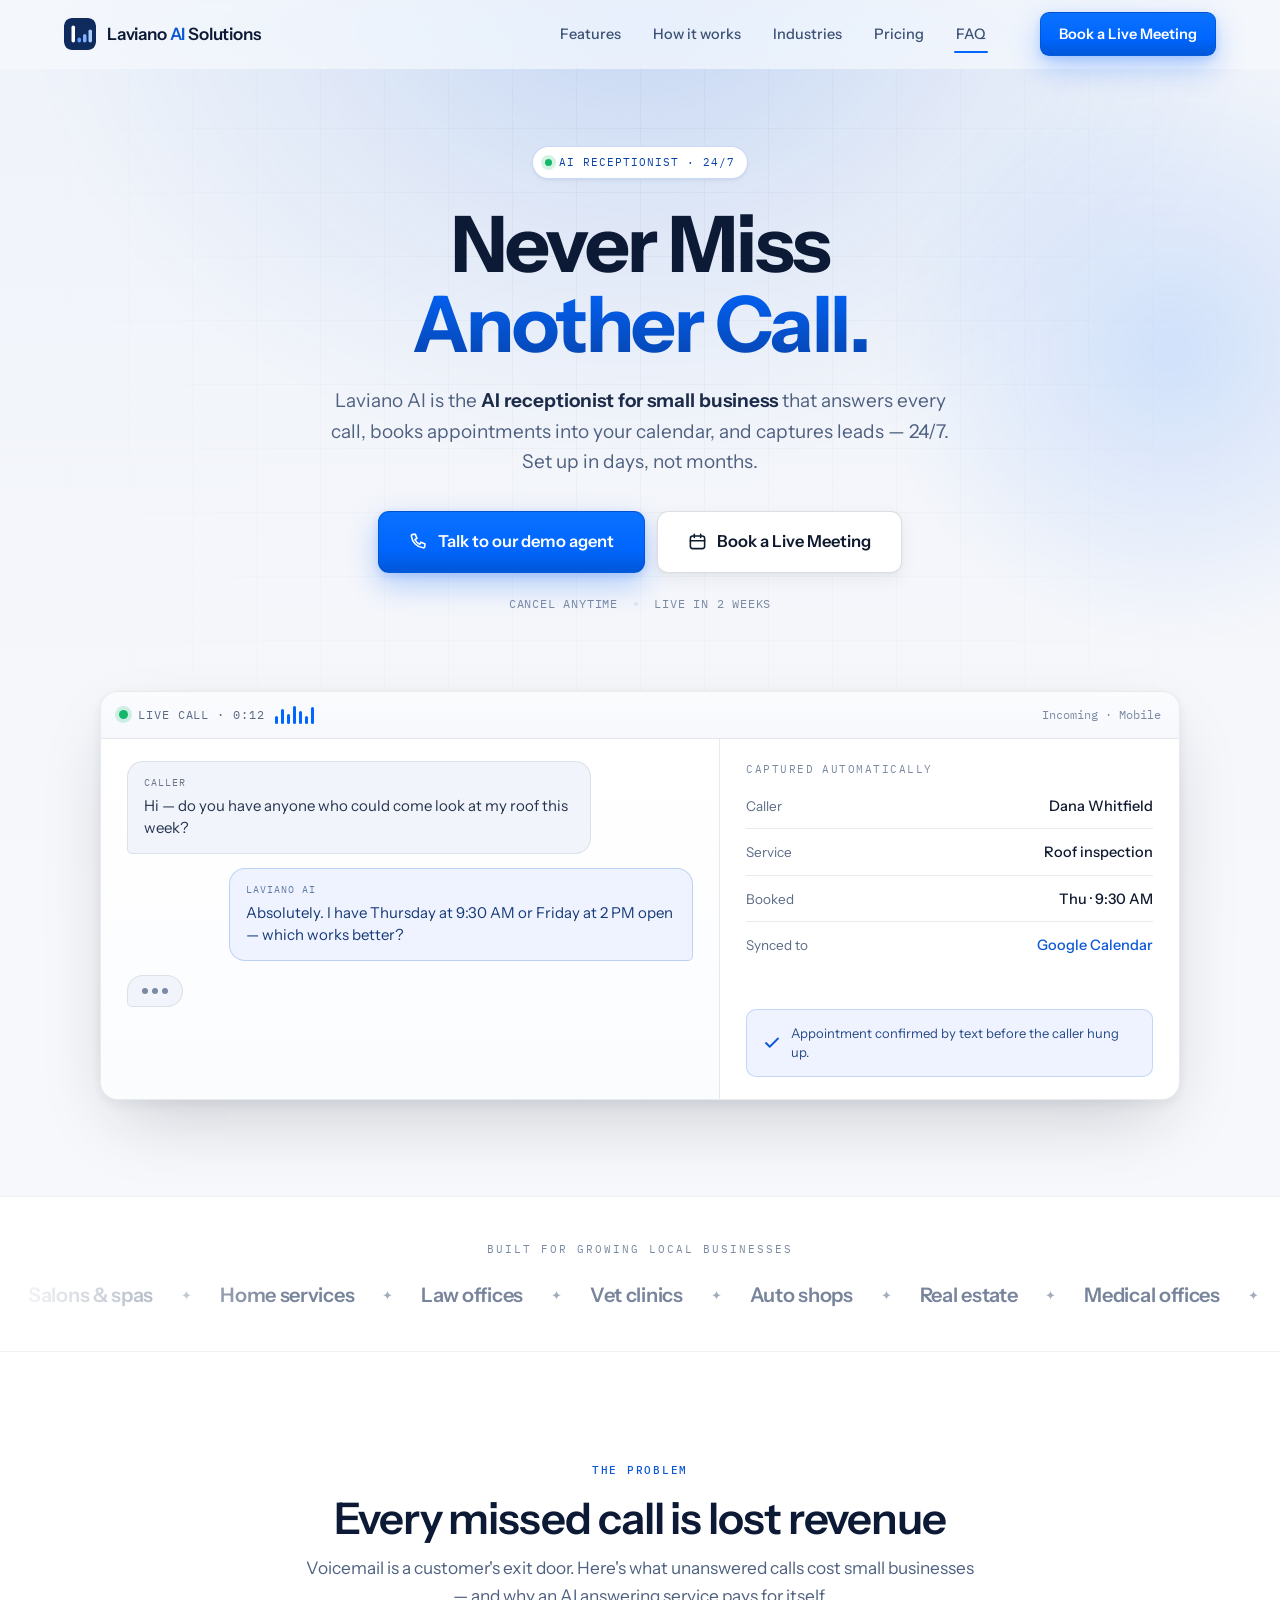
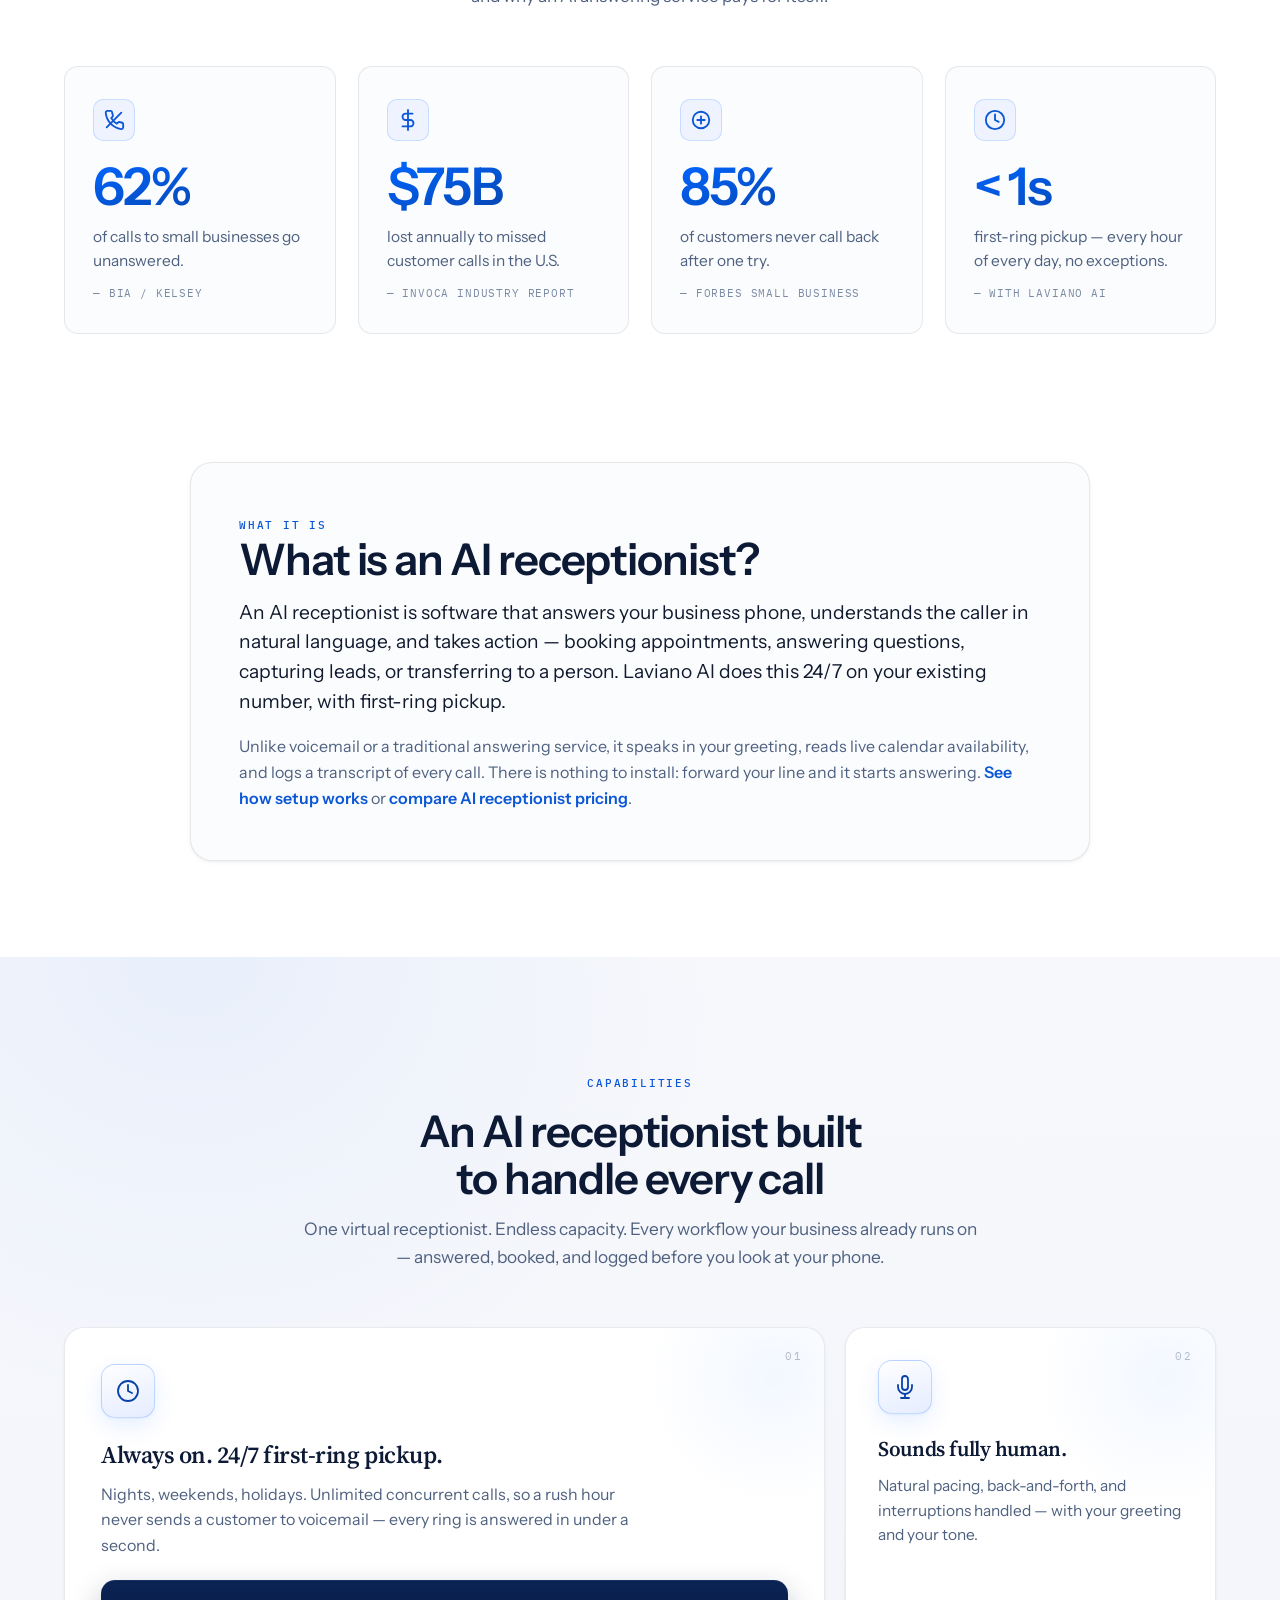
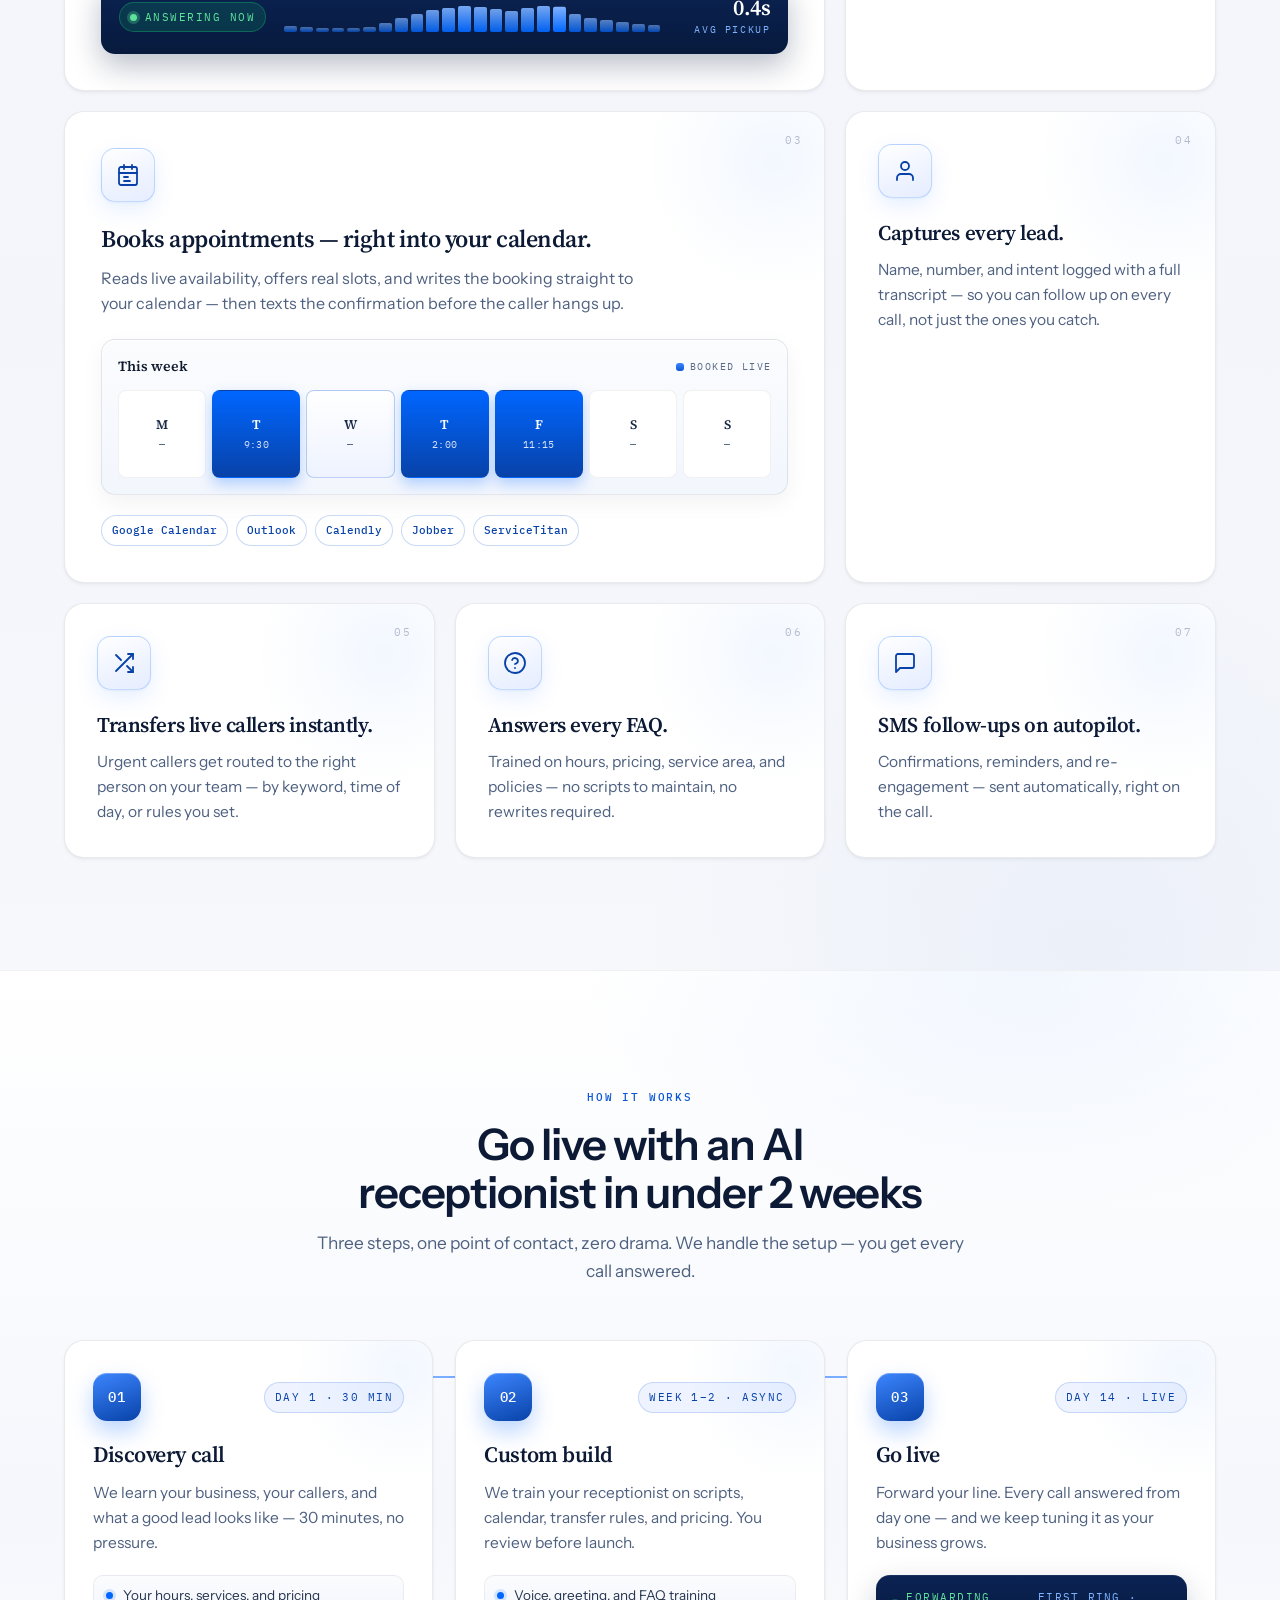
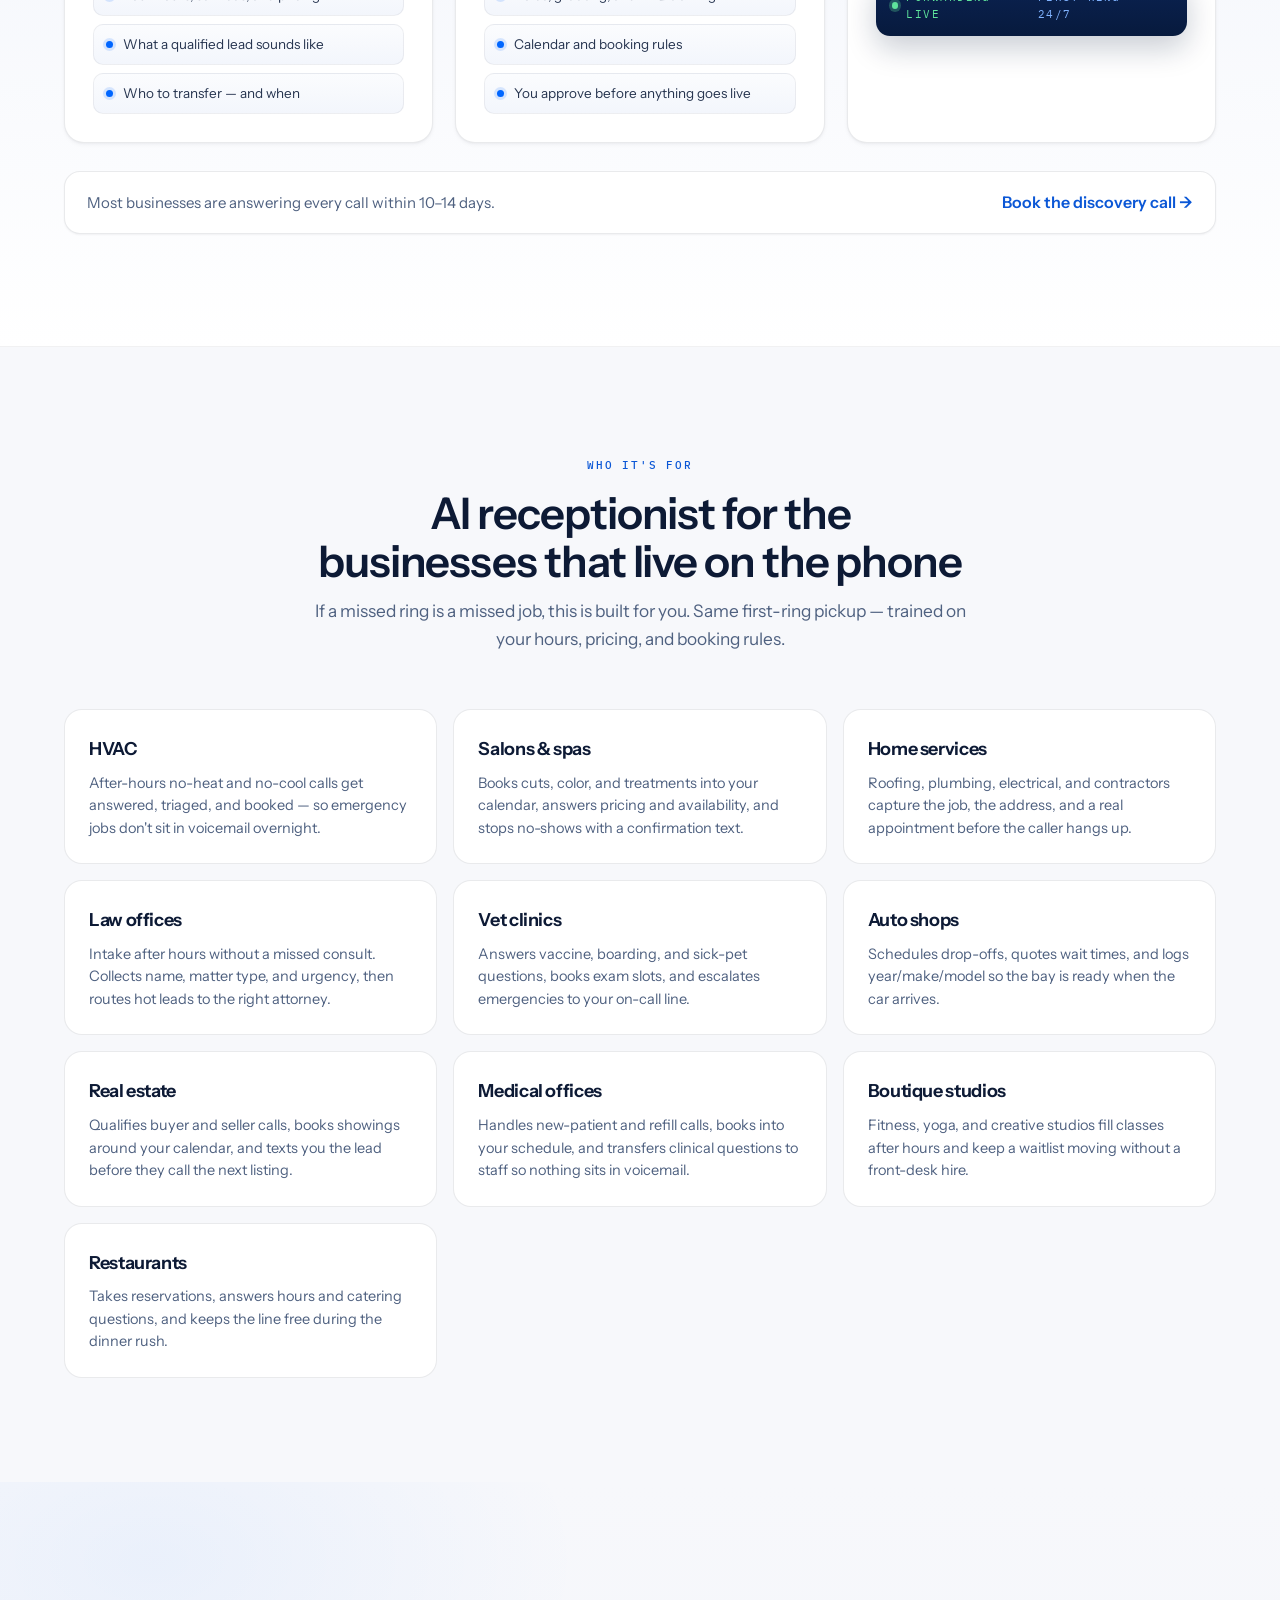
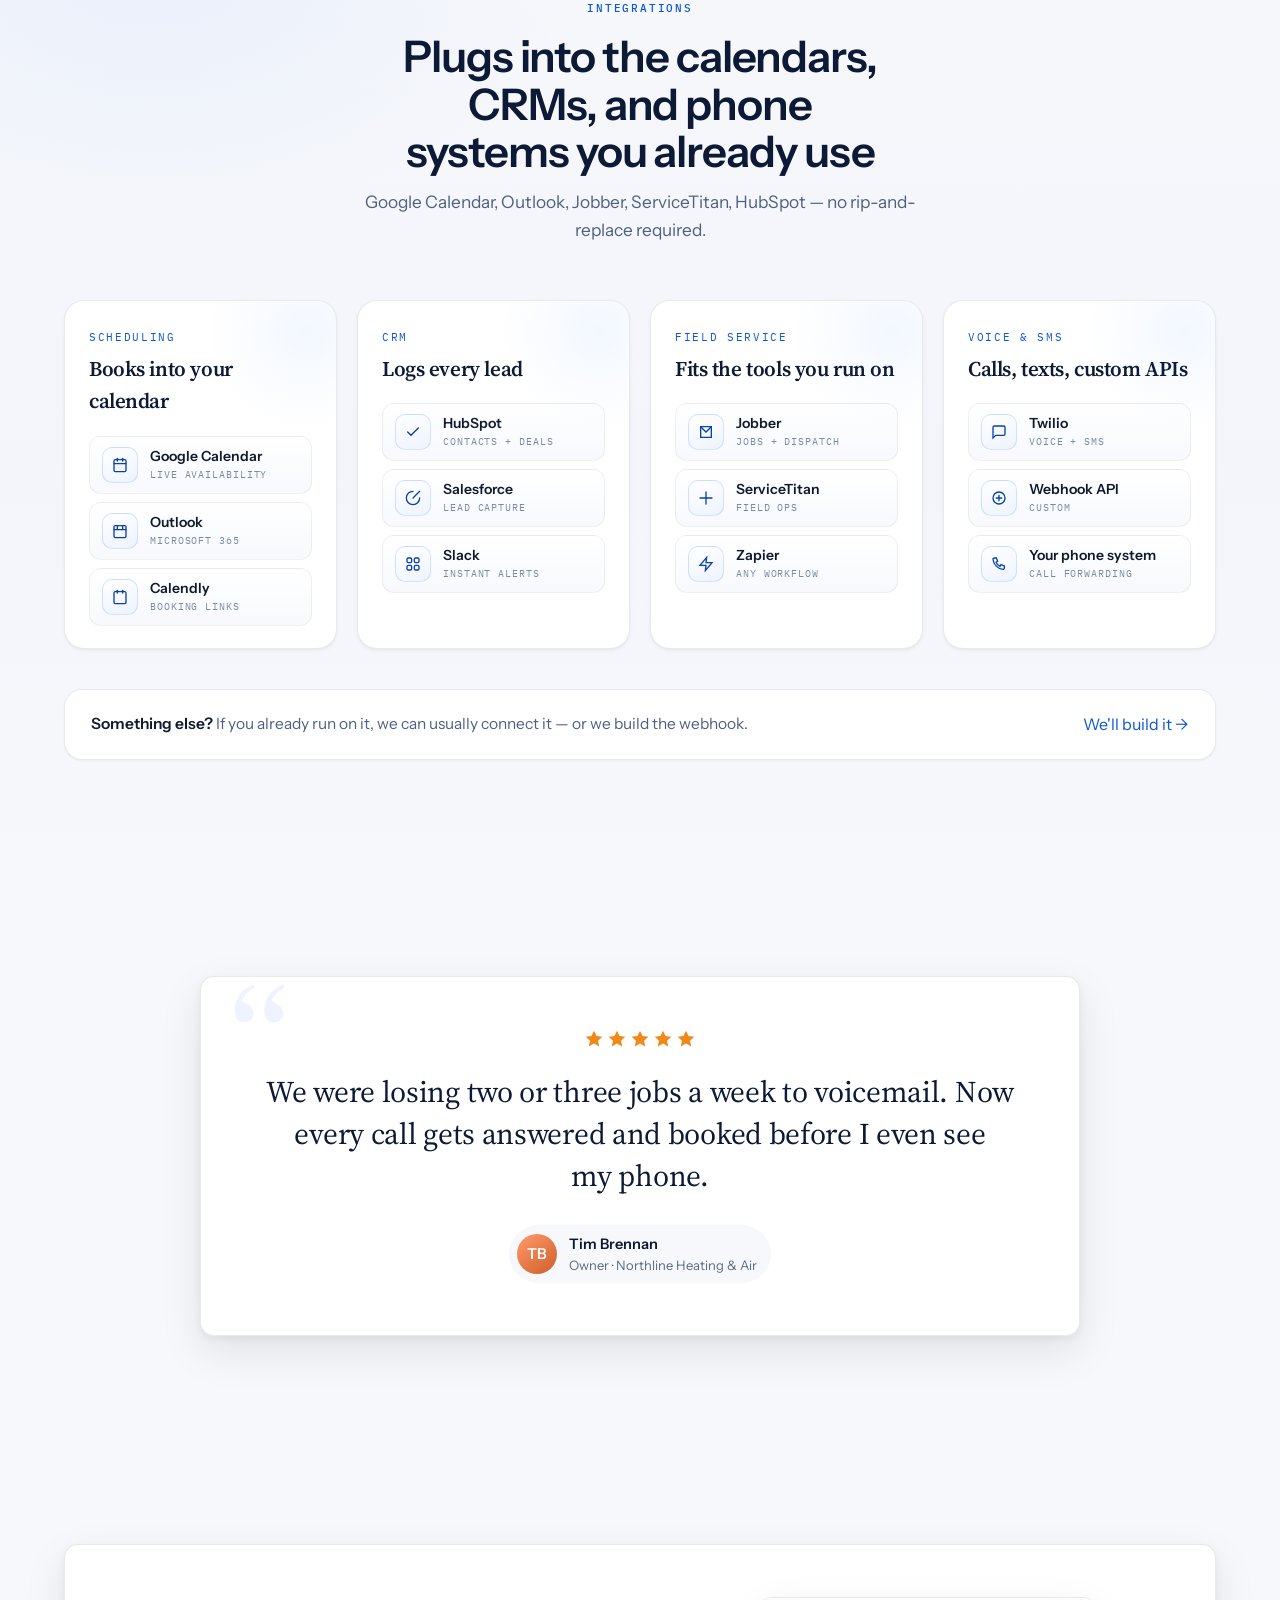
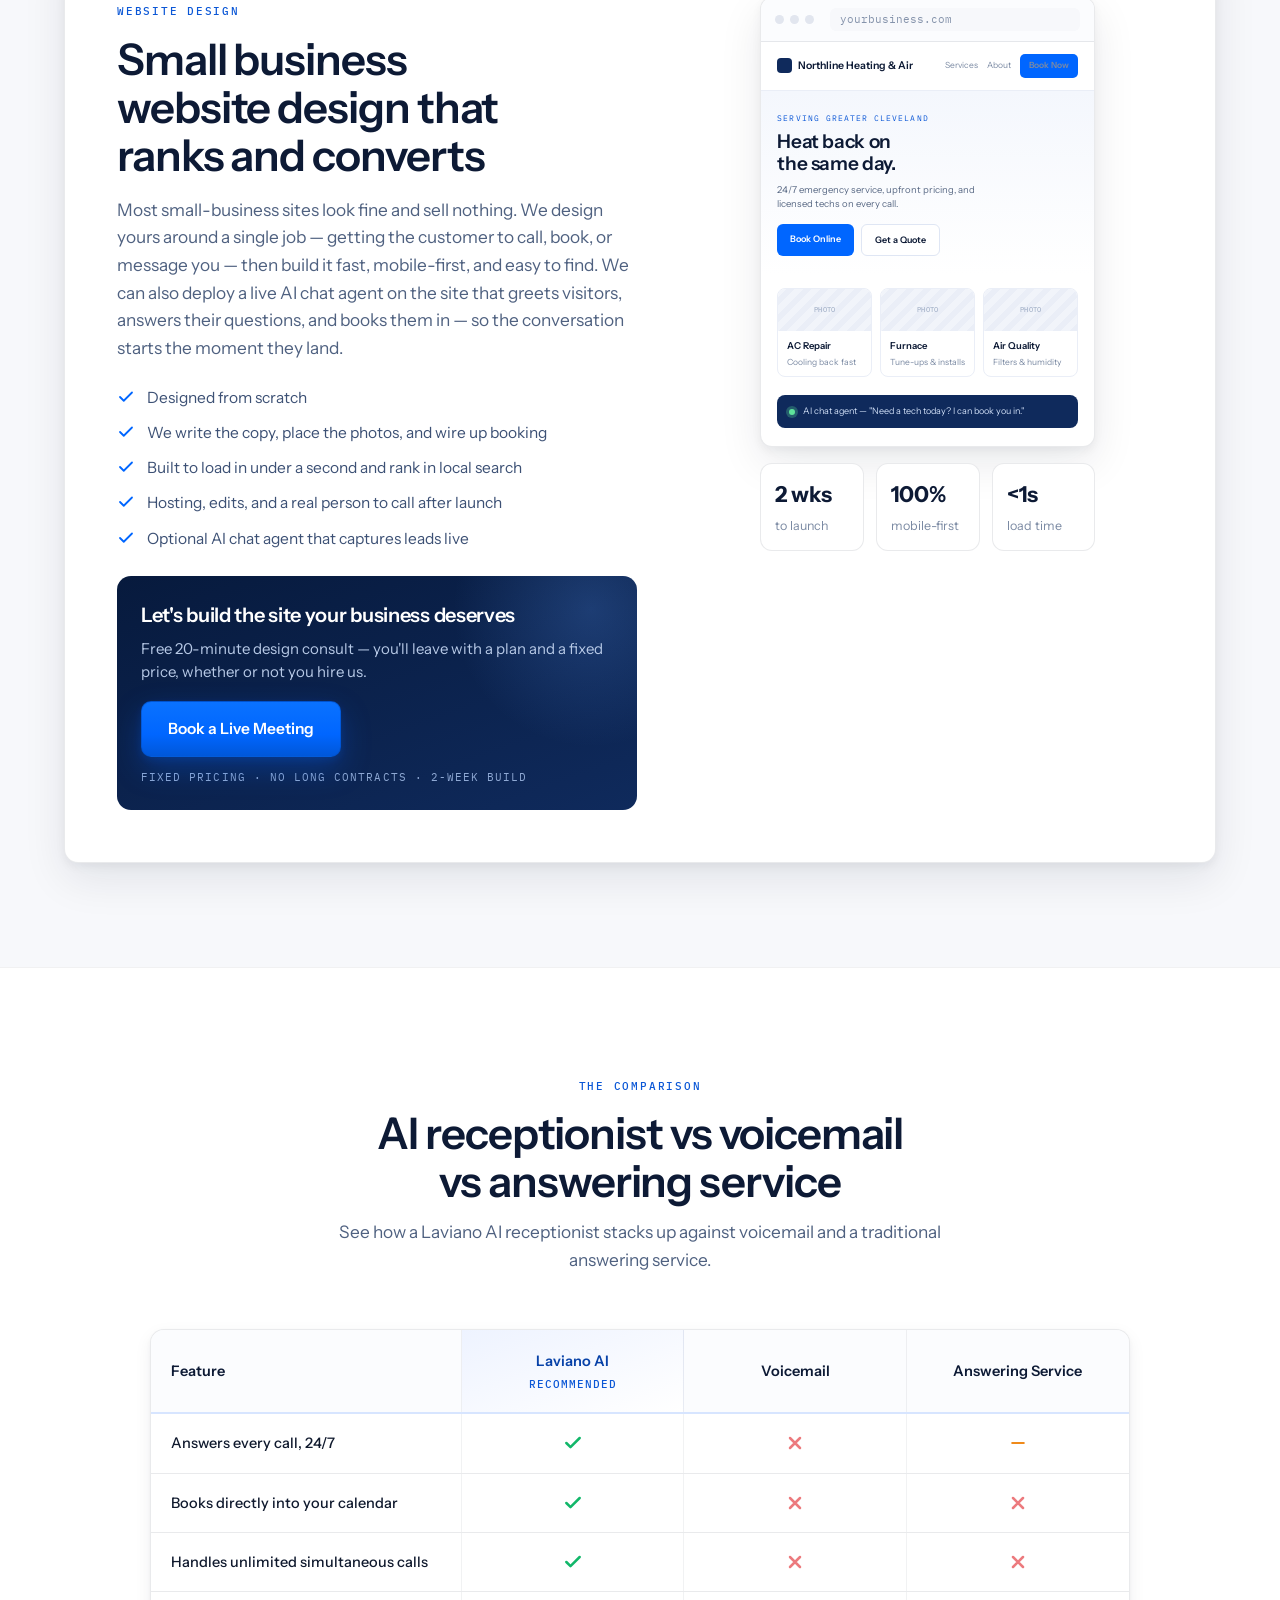
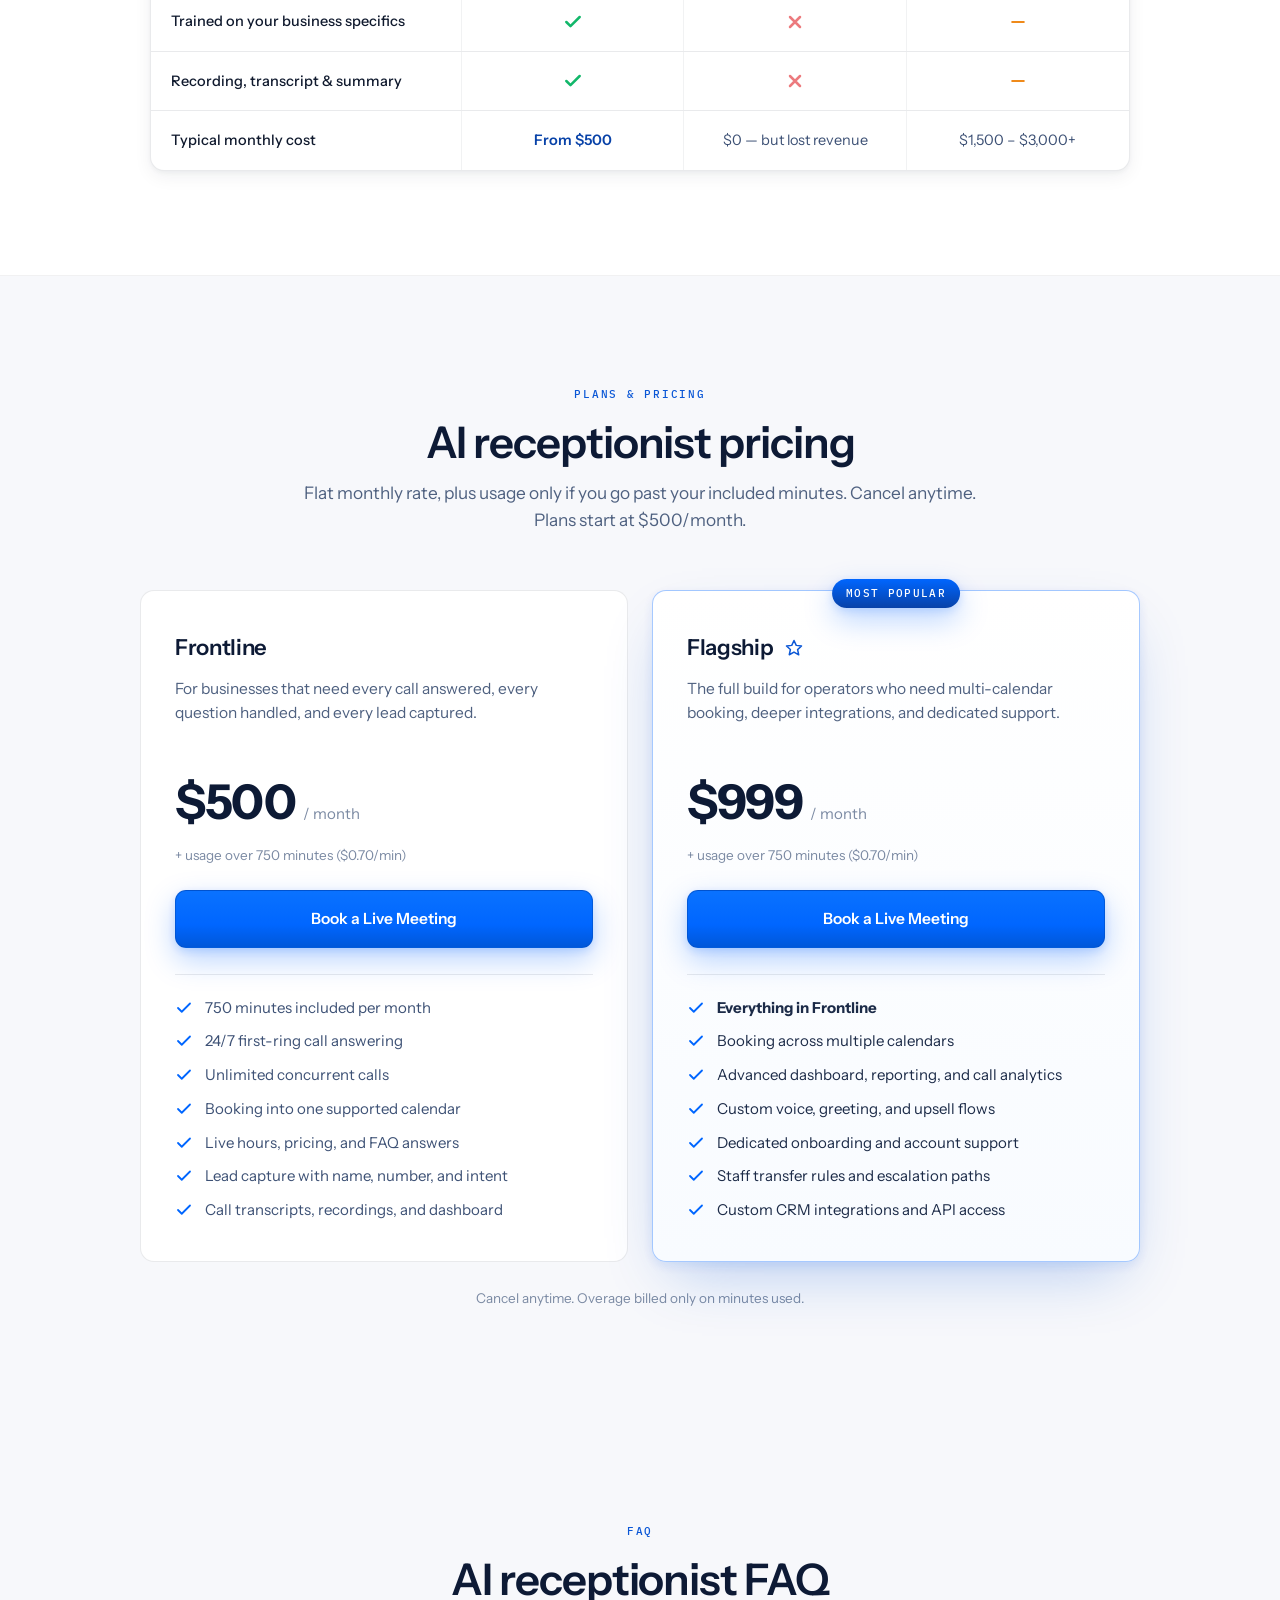
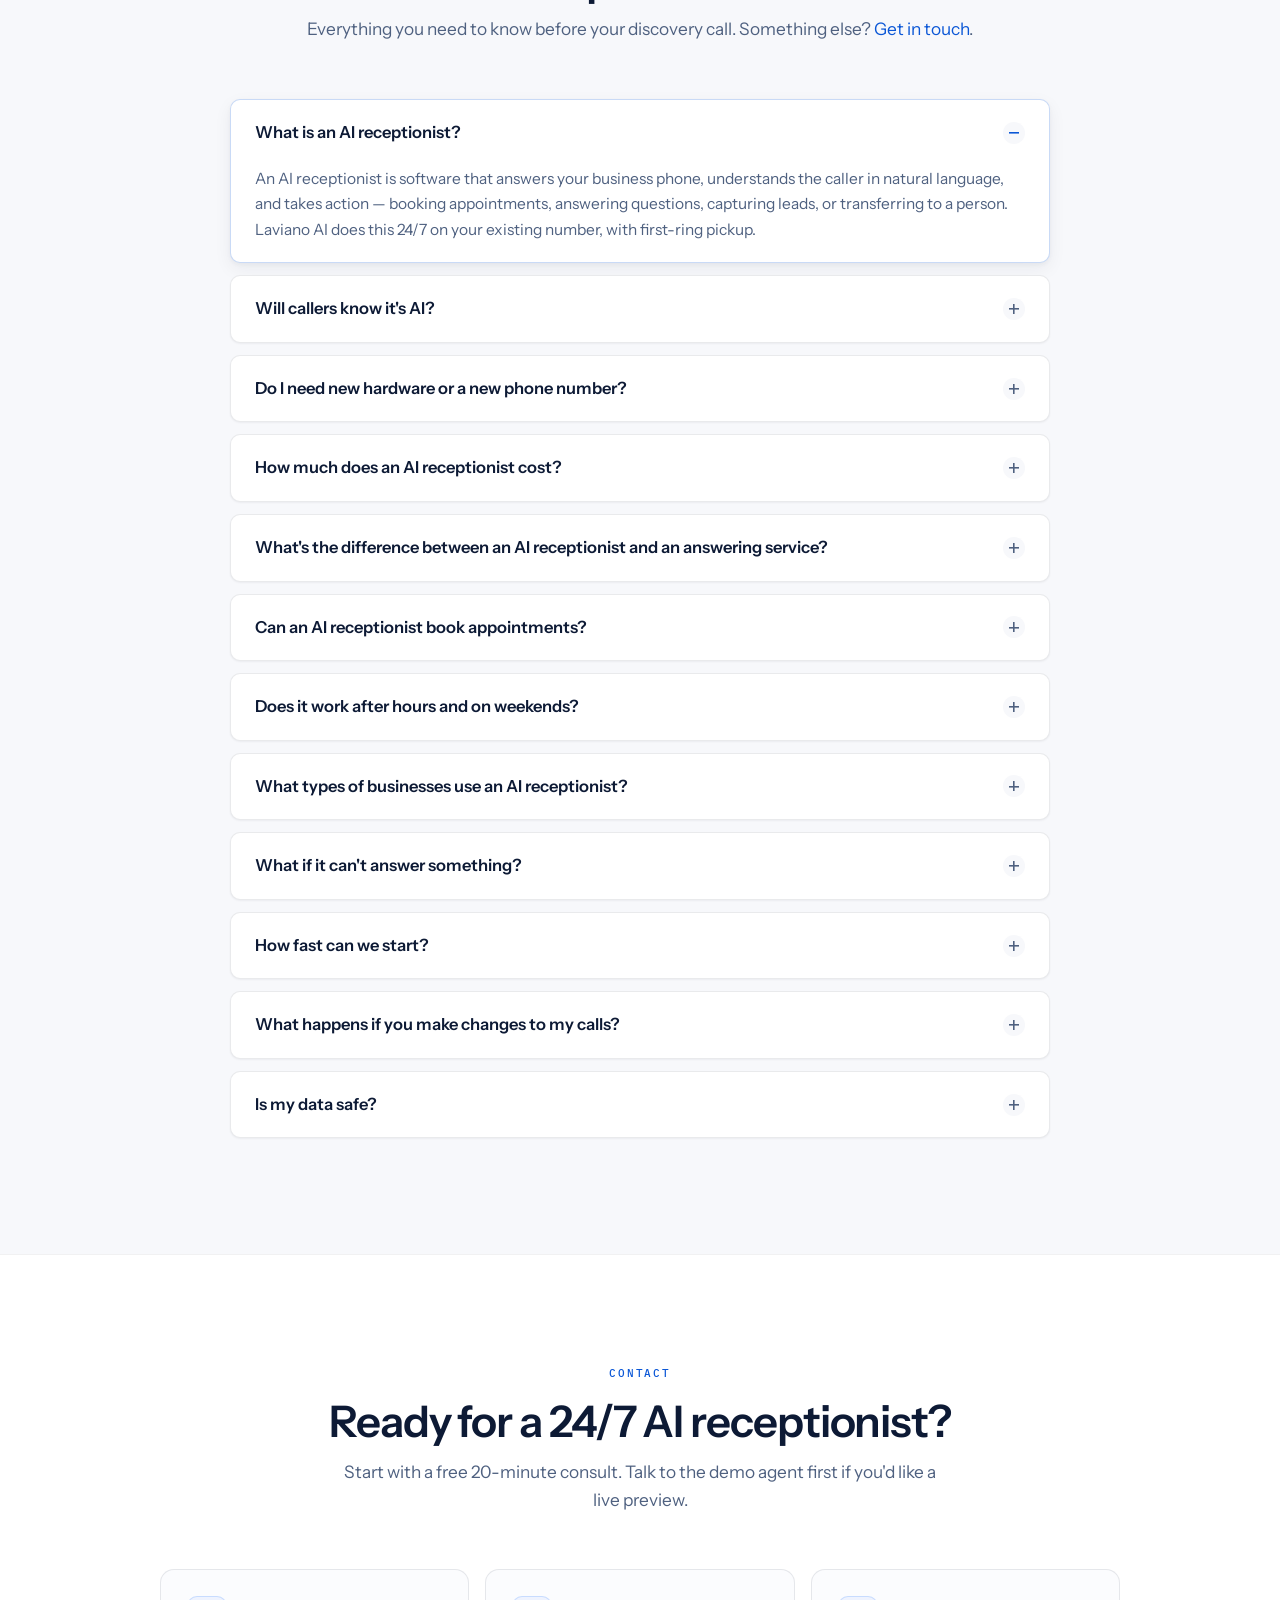
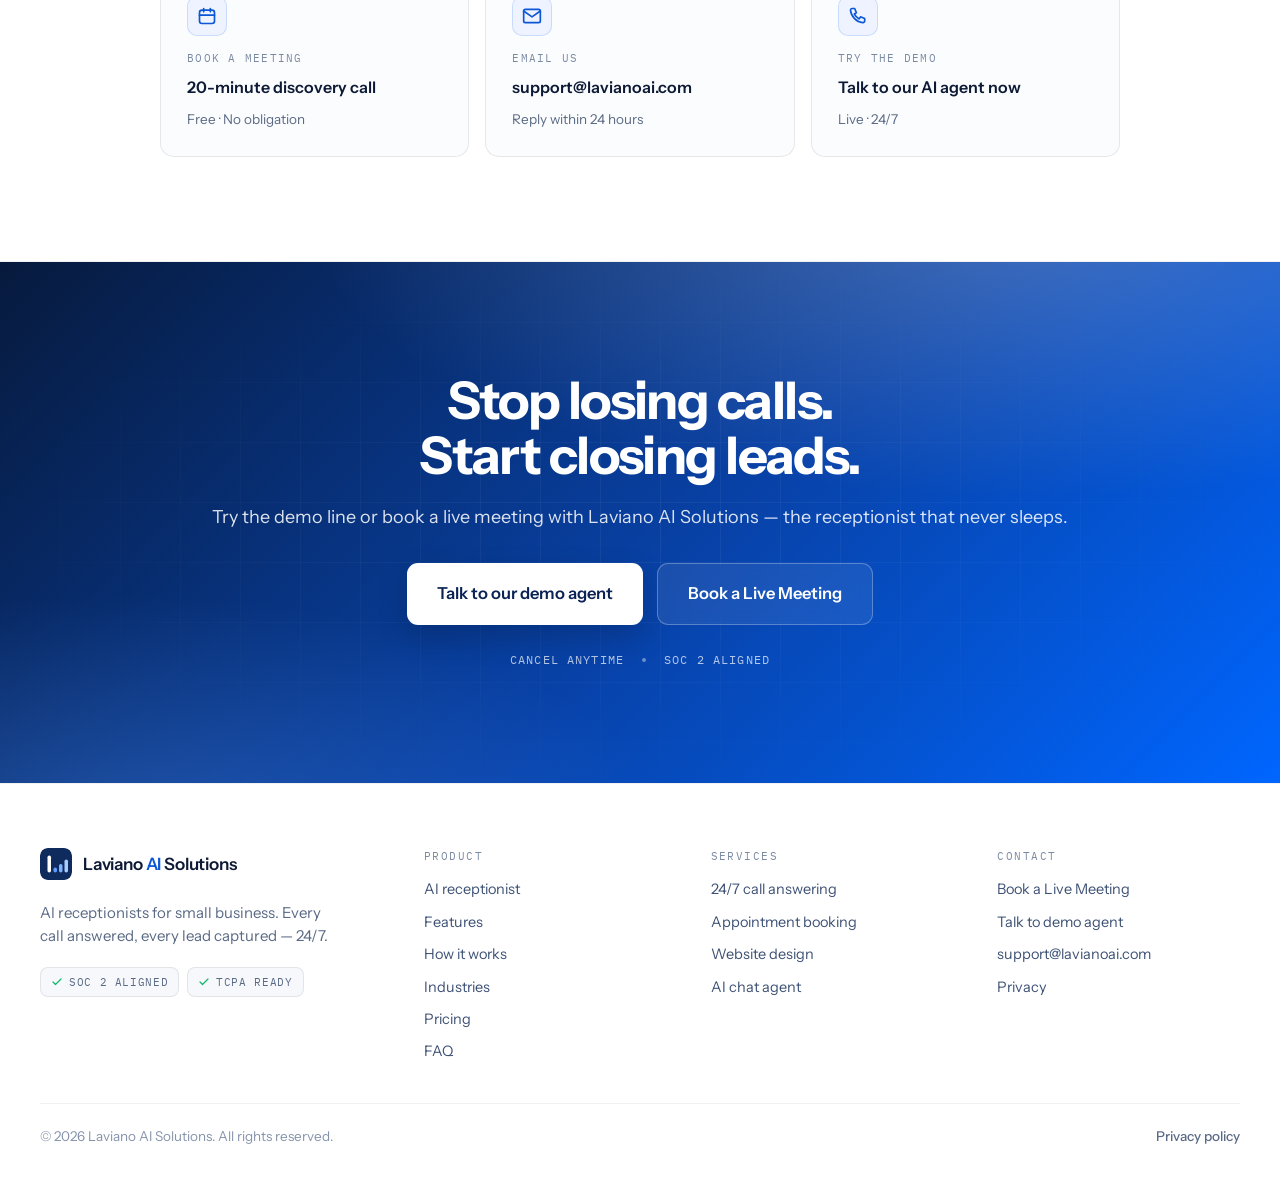
==== index.html @ 003c63b8 "Add on-page SEO so the site can rank for AI receptionist searches. Co-authored-by: Cursor <cursorage" ====
<!DOCTYPE html>
<html lang="en-US" dir="ltr">
<head>
<meta charset="utf-8">
<meta name="viewport" content="width=device-width, initial-scale=1, viewport-fit=cover">
<meta name="theme-color" content="#0f2a5c">
<meta name="color-scheme" content="light">
<meta name="referrer" content="strict-origin-when-cross-origin">
<meta name="robots" content="index, follow, max-image-preview:large, max-snippet:-1, max-video-preview:-1">
<meta name="googlebot" content="index, follow">
<meta name="bingbot" content="index, follow">
<meta name="author" content="Laviano AI Solutions">
<meta name="publisher" content="Laviano AI Solutions">
<meta name="application-name" content="Laviano AI Solutions">
<meta name="apple-mobile-web-app-title" content="Laviano AI">
<meta name="apple-mobile-web-app-capable" content="yes">
<meta name="mobile-web-app-capable" content="yes">
<meta name="format-detection" content="telephone=no">
<meta name="description" content="Laviano AI is a 24/7 AI receptionist for small business. It answers every call on the first ring, books appointments into your calendar, captures leads, and texts confirmation — from $500/month. Live in two weeks on your existing number.">
<meta name="keywords" content="AI receptionist, AI receptionist for small business, 24/7 AI answering service, virtual receptionist, AI phone answering, appointment booking AI, missed call solution, AI voice agent, HVAC answering service, salon AI receptionist">
<link rel="canonical" href="https://lavianoai.com/">
<link rel="alternate" hreflang="en-US" href="https://lavianoai.com/">
<link rel="alternate" hreflang="x-default" href="https://lavianoai.com/">
<link rel="sitemap" type="application/xml" title="Sitemap" href="https://lavianoai.com/sitemap.xml">
<meta property="og:locale" content="en_US">
<meta property="og:type" content="website">
<meta property="og:site_name" content="Laviano AI Solutions">
<meta property="og:title" content="AI Receptionist for Small Business | 24/7 Call Answering | Laviano AI">
<meta property="og:description" content="Never miss another call. Laviano AI answers, books appointments, and captures leads 24/7 — on your existing number. From $500/month. Live in two weeks.">
<meta property="og:url" content="https://lavianoai.com/">
<meta property="og:image" content="https://lavianoai.com/og-image.png">
<meta property="og:image:type" content="image/png">
<meta property="og:image:width" content="1200">
<meta property="og:image:height" content="630">
<meta property="og:image:alt" content="Laviano AI Solutions — 24/7 AI receptionist for small business">
<meta name="twitter:card" content="summary_large_image">
<meta name="twitter:title" content="AI Receptionist for Small Business | Laviano AI">
<meta name="twitter:description" content="24/7 AI receptionist that answers every call, books appointments, and captures leads. From $500/month. Live in two weeks.">
<meta name="twitter:image" content="https://lavianoai.com/og-image.png">
<meta name="twitter:image:alt" content="Laviano AI Solutions — 24/7 AI receptionist for small business">
<title>AI Receptionist for Small Business | 24/7 Call Answering &amp; Booking | Laviano AI</title>

<link rel="preconnect" href="https://fonts.googleapis.com">
<link rel="preconnect" href="https://fonts.gstatic.com" crossorigin>
<link rel="dns-prefetch" href="https://cal.com">
<link rel="dns-prefetch" href="https://agent.retellai.com">
<link href="https://fonts.googleapis.com/css2?family=Instrument+Sans:ital,wght@0,400..700;1,400..700&family=IBM+Plex+Mono:wght@400;500&family=Source+Serif+4:opsz,wght@8..60,400;8..60,600&display=swap" rel="stylesheet">
<link rel="icon" type="image/svg+xml" href="favicon.svg">
<link rel="apple-touch-icon" href="favicon.svg">
<link rel="manifest" href="site.webmanifest">
<link rel="mask-icon" href="favicon.svg" color="#0f2a5c">
<script type="application/ld+json">
{"@context":"https://schema.org","@graph":[{"@type":"Organization","@id":"https://lavianoai.com/#organization","name":"Laviano AI Solutions","alternateName":["Laviano AI","Laviano"],"url":"https://lavianoai.com/","logo":{"@type":"ImageObject","@id":"https://lavianoai.com/#logo","url":"https://lavianoai.com/favicon.svg","contentUrl":"https://lavianoai.com/favicon.svg","width":64,"height":64,"caption":"Laviano AI Solutions"},"image":"https://lavianoai.com/og-image.png","email":"support@lavianoai.com","description":"Laviano AI Solutions builds 24/7 AI receptionists that answer every call, book appointments, and capture leads for small businesses — plus conversion-focused websites.","areaServed":{"@type":"Country","name":"United States"},"knowsAbout":["AI receptionist","virtual receptionist","AI phone answering","appointment booking","missed calls","small business websites"],"contactPoint":[{"@type":"ContactPoint","contactType":"sales","email":"support@lavianoai.com","url":"https://cal.com/lavianoai/discovery-call","availableLanguage":["English"],"areaServed":"US"},{"@type":"ContactPoint","contactType":"customer support","email":"support@lavianoai.com","availableLanguage":["English"]}]},{"@type":"WebSite","@id":"https://lavianoai.com/#website","url":"https://lavianoai.com/","name":"Laviano AI Solutions","publisher":{"@id":"https://lavianoai.com/#organization"},"inLanguage":"en-US"},{"@type":"WebPage","@id":"https://lavianoai.com/#webpage","url":"https://lavianoai.com/","name":"AI Receptionist for Small Business | Laviano AI","description":"24/7 AI receptionist that answers every call, books appointments, and captures leads for small businesses.","isPartOf":{"@id":"https://lavianoai.com/#website"},"about":{"@id":"https://lavianoai.com/#organization"},"primaryImageOfPage":"https://lavianoai.com/og-image.png","inLanguage":"en-US","dateModified":"2026-09-02","speakable":{"@type":"SpeakableSpecification","cssSelector":[".define__lead",".hero__lede"]}},{"@type":"ProfessionalService","@id":"https://lavianoai.com/#business","name":"Laviano AI Solutions","url":"https://lavianoai.com/","image":"https://lavianoai.com/og-image.png","email":"support@lavianoai.com","priceRange":"$500–$999","currenciesAccepted":"USD","paymentAccepted":"Credit Card","areaServed":{"@type":"Country","name":"United States"},"serviceType":["AI receptionist","AI answering service","small business website design"],"parentOrganization":{"@id":"https://lavianoai.com/#organization"}},{"@type":"Service","@id":"https://lavianoai.com/#ai-receptionist-service","name":"AI Receptionist","serviceType":"AI receptionist / virtual phone answering","provider":{"@id":"https://lavianoai.com/#organization"},"areaServed":{"@type":"Country","name":"United States"},"audience":{"@type":"Audience","audienceType":"Small business owners"},"description":"A 24/7 AI receptionist that answers business calls on the first ring, books appointments into your calendar, captures leads with a full transcript, and transfers urgent callers to your team. Uses your existing phone number.","hoursAvailable":{"@type":"OpeningHoursSpecification","dayOfWeek":["Monday","Tuesday","Wednesday","Thursday","Friday","Saturday","Sunday"],"opens":"00:00","closes":"23:59"}},{"@type":"Service","@id":"https://lavianoai.com/#website-design","name":"Small business website design","serviceType":"Website design","provider":{"@id":"https://lavianoai.com/#organization"},"areaServed":{"@type":"Country","name":"United States"},"description":"Conversion-focused, mobile-first websites for local businesses, with optional AI chat that greets visitors and books appointments."},{"@type":"HowTo","@id":"https://lavianoai.com/#howto","name":"How to get an AI receptionist live in under 2 weeks","description":"Laviano AI handles setup. Most businesses are answering every call within 10–14 days.","totalTime":"P14D","estimatedCost":{"@type":"MonetaryAmount","currency":"USD","value":"500"},"step":[{"@type":"HowToStep","position":1,"name":"Discovery call","text":"A 30-minute call to learn your hours, services, pricing, what a qualified lead sounds like, and who to transfer — and when."},{"@type":"HowToStep","position":2,"name":"Custom build","text":"We train your receptionist on scripts, calendar, transfer rules, and pricing. You review and approve before anything goes live."},{"@type":"HowToStep","position":3,"name":"Go live","text":"Forward your existing line. Every call is answered from day one, and we keep tuning it as your business grows."}]},{"@type":"FAQPage","@id":"https://lavianoai.com/#faqpage","mainEntity":[{"@type":"Question","name":"What is an AI receptionist?","acceptedAnswer":{"@type":"Answer","text":"An AI receptionist is software that answers your business phone, understands the caller in natural language, and takes action — booking appointments, answering questions, capturing leads, or transferring to a person. Laviano AI does this 24/7 on your existing number, with first-ring pickup."}},{"@type":"Question","name":"Will callers know it's AI?","acceptedAnswer":{"@type":"Answer","text":"Most don't. It speaks naturally, handles interruptions, and uses your greeting — and it always transfers to a human when asked. We're happy to disclose it, too, if that's your preference; it's a one-line change."}},{"@type":"Question","name":"Do I need new hardware or a new phone number?","acceptedAnswer":{"@type":"Answer","text":"No. You keep your existing number and simply forward your line to us. There's nothing for your staff to learn, install, or maintain."}},{"@type":"Question","name":"How much does an AI receptionist cost?","acceptedAnswer":{"@type":"Answer","text":"Laviano AI receptionist plans start at $500/month for Frontline (750 minutes included) and $999/month for Flagship. Overage is $0.70 per minute. There is no long contract — cancel anytime. Traditional answering services often run $1,500–$3,000+ per month."}},{"@type":"Question","name":"What's the difference between an AI receptionist and an answering service?","acceptedAnswer":{"@type":"Answer","text":"A traditional answering service takes messages. An AI receptionist answers in your voice, books real calendar slots, handles unlimited simultaneous calls, and logs a transcript. Laviano AI is typically less expensive than staffing or a live answering service, and it never puts callers on hold."}},{"@type":"Question","name":"Can an AI receptionist book appointments?","acceptedAnswer":{"@type":"Answer","text":"Yes. Laviano AI reads live availability in Google Calendar, Outlook, Calendly, Jobber, and ServiceTitan, offers real times, writes the booking, and texts a confirmation before the caller hangs up."}},{"@type":"Question","name":"Does it work after hours and on weekends?","acceptedAnswer":{"@type":"Answer","text":"Yes. The AI receptionist answers nights, weekends, and holidays with the same first-ring pickup as business hours. Unlimited concurrent calls means a Saturday rush does not roll to voicemail."}},{"@type":"Question","name":"What types of businesses use an AI receptionist?","acceptedAnswer":{"@type":"Answer","text":"Home services and HVAC, salons and spas, law offices, vet clinics, auto shops, real estate teams, medical offices, boutique studios, and restaurants. If missed calls cost you jobs, it is a fit."}},{"@type":"Question","name":"What if it can't answer something?","acceptedAnswer":{"@type":"Answer","text":"It takes a message with full context or transfers live — based on rules you set during the build. You'll never miss a lead, and no one gets stuck on a bad answer."}},{"@type":"Question","name":"How fast can we start?","acceptedAnswer":{"@type":"Answer","text":"Discovery this week, live within two. We move as fast as you do, and you review everything before it takes a single real call."}},{"@type":"Question","name":"What happens if you make changes to my calls?","acceptedAnswer":{"@type":"Answer","text":"You review every script and flow change before it goes live. We give you a shared dashboard for edits, and dedicated Flagship customers get white-glove tuning as part of their plan."}},{"@type":"Question","name":"Is my data safe?","acceptedAnswer":{"@type":"Answer","text":"Yes. Calls are encrypted in transit and at rest, and we're SOC 2 aligned. You own your data — we never train third-party models on your calls."}}]},{"@type":"BreadcrumbList","@id":"https://lavianoai.com/#breadcrumb","itemListElement":[{"@type":"ListItem","position":1,"name":"Home","item":"https://lavianoai.com/"},{"@type":"ListItem","position":2,"name":"AI Receptionist","item":"https://lavianoai.com/#ai-receptionist"},{"@type":"ListItem","position":3,"name":"Pricing","item":"https://lavianoai.com/#pricing"}]}]}
</script>

<style>
/* =====================================================================
   DESIGN SYSTEM
   Tokens, resets, and shared primitives.
   ===================================================================== */
:root {
  /* Brand — deep marine + electric blue */
  --brand-950: #071a3d;
  --brand-900: #0b2354;
  --brand-800: #0f2a5c;
  --brand-700: #0842a8;
  --brand-600: #0b57d6;
  --brand-500: #0066ff;
  --brand-400: #3d86ff;
  --brand-300: #7fb2ff;
  --brand-200: #a9ccff;
  --brand-100: #d7e5ff;
  --brand-50:  #eef3ff;

  /* Neutral (cool) */
  --ink-950: #06101f;
  --ink-900: #0d1a35;
  --ink-800: #101a2e;
  --ink-700: #1c2b48;
  --ink-600: #26344f;
  --ink-500: #3d5175;
  --ink-400: #4f6180;
  --ink-300: #5a6a85;
  --ink-200: #7b8aa3;
  --ink-100: #8593ab;
  --ink-60:  #b7c9e6;
  --ink-40:  #dfe6f4;
  --ink-20:  #eaeef7;
  --ink-10:  #f1f4fa;
  --ink-05:  #f7f8fb;

  /* Surfaces */
  --bg:            #f7f8fb;
  --surface:       #ffffff;
  --surface-soft:  #fbfcfe;
  --surface-tint:  #eff3fa;

  /* Semantics */
  --success: #12b76a;
  --warn:    #ef8a1a;
  --danger:  #e5484d;

  /* Lines */
  --line:      rgba(16,26,46,.09);
  --line-soft: rgba(16,26,46,.06);
  --line-hard: rgba(16,26,46,.14);

  /* Elevations */
  --shadow-xs:  0 1px 2px rgba(16,26,46,.05);
  --shadow-sm:  0 2px 4px rgba(16,26,46,.04), 0 1px 2px rgba(16,26,46,.03);
  --shadow-md:  0 6px 18px rgba(16,26,46,.06), 0 2px 4px rgba(16,26,46,.04);
  --shadow-lg:  0 16px 44px rgba(16,26,46,.09), 0 4px 10px rgba(16,26,46,.05);
  --shadow-xl:  0 24px 60px rgba(16,26,46,.12), 0 6px 14px rgba(16,26,46,.05);
  --shadow-brand: 0 12px 30px rgba(0,102,255,.28), 0 3px 8px rgba(0,102,255,.16);
  --shadow-brand-lg: 0 20px 46px rgba(0,102,255,.36), 0 6px 14px rgba(0,102,255,.20);

  /* Radii */
  --r-xs: 6px;
  --r-sm: 8px;
  --r-md: 10px;
  --r-lg: 14px;
  --r-xl: 18px;
  --r-2xl: 22px;
  --r-full: 999px;

  /* Type */
  --font-sans:  'Instrument Sans', 'Helvetica Neue', Helvetica, Arial, sans-serif;
  --font-serif: 'Source Serif 4', 'Iowan Old Style', Georgia, serif;
  --font-mono:  'IBM Plex Mono', ui-monospace, SFMono-Regular, Menlo, Consolas, monospace;

  /* Spacing scale */
  --sp-1: 4px;  --sp-2: 8px;  --sp-3: 12px; --sp-4: 16px;
  --sp-5: 20px; --sp-6: 24px; --sp-7: 32px; --sp-8: 40px;
  --sp-9: 56px; --sp-10: 72px; --sp-11: 96px; --sp-12: 128px;

  /* Motion */
  --ease-out: cubic-bezier(.2, .7, .2, 1);
  --ease-in-out: cubic-bezier(.65, 0, .35, 1);
  --dur-1: 140ms;
  --dur-2: 220ms;
  --dur-3: 380ms;
  --dur-4: 620ms;
  --dur-5: 900ms;

  /* Layout */
  --wrap: 1200px;
  --wrap-tight: 900px;
  --nav-h: 68px;
}

* { margin: 0; padding: 0; box-sizing: border-box; -webkit-tap-highlight-color: transparent; }
html {
  scroll-behavior: smooth;
  -webkit-text-size-adjust: 100%;
  overflow-x: hidden;
  overscroll-behavior-y: none;
}
html:focus-within { scroll-behavior: smooth; }
body {
  background: var(--bg);
  color: var(--ink-800);
  font-family: var(--font-sans);
  font-size: 16px;
  line-height: 1.55;
  -webkit-font-smoothing: antialiased;
  -moz-osx-font-smoothing: grayscale;
  text-rendering: optimizeLegibility;
  overflow-x: hidden;
  overflow-wrap: break-word;
  word-wrap: break-word;
  min-width: 320px;
}
::selection { background: rgba(0,102,255,.22); color: var(--ink-900); }
img, svg { display: block; max-width: 100%; }
button { font: inherit; color: inherit; background: none; border: 0; cursor: pointer; }
a { color: var(--brand-600); text-decoration: none; transition: color var(--dur-1) var(--ease-out); }
a:hover { color: var(--brand-700); }
:focus-visible { outline: 2px solid var(--brand-500); outline-offset: 3px; border-radius: 4px; }

/* Skip link (a11y) */
.skip-link {
  position: fixed; top: -60px; left: 12px;
  background: var(--ink-900); color: #fff;
  padding: 10px 14px; border-radius: var(--r-sm);
  font-weight: 600; font-size: 14px; z-index: 999;
  transition: top .18s var(--ease-out);
}
.skip-link:focus { top: 12px; color: #fff; }
.sr-only {
  position: absolute; width: 1px; height: 1px; padding: 0; margin: -1px;
  overflow: hidden; clip: rect(0,0,0,0); white-space: nowrap; border: 0;
}

/* Layout helper */
.wrap { max-width: var(--wrap); margin: 0 auto; padding: 0 24px; }
.wrap-tight { max-width: var(--wrap-tight); margin: 0 auto; padding: 0 24px; }
section { padding: 104px 24px; position: relative; }

/* Eyebrow label */
.eyebrow {
  font-family: var(--font-mono);
  font-size: 11px;
  font-weight: 500;
  letter-spacing: .16em;
  text-transform: uppercase;
  color: var(--brand-600);
}
.eyebrow--dark { color: var(--brand-300); }

/* Section heading */
.h-section {
  font-family: var(--font-sans);
  font-weight: 600;
  font-size: clamp(28px, 3.4vw, 44px);
  line-height: 1.1;
  letter-spacing: -0.025em;
  color: var(--ink-900);
  text-wrap: balance;
}
.h-section--lg {
  font-weight: 700;
  font-size: clamp(34px, 4.2vw, 54px);
  letter-spacing: -0.03em;
}
.lede {
  color: var(--ink-400);
  font-size: clamp(16px, 1.35vw, 18px);
  line-height: 1.6;
  text-wrap: pretty;
}
.section-head {
  text-align: center;
  max-width: 680px;
  margin: 0 auto var(--sp-9);
}
.section-head .h-section { margin: 14px 0 12px; }

/* Buttons */
.btn {
  display: inline-flex; align-items: center; justify-content: center; gap: 10px;
  font-family: var(--font-sans);
  font-weight: 600;
  font-size: 15.5px;
  padding: 15px 26px;
  border-radius: var(--r-md);
  transition: transform var(--dur-2) var(--ease-out), box-shadow var(--dur-2) var(--ease-out), background var(--dur-2) var(--ease-out), color var(--dur-2) var(--ease-out), border-color var(--dur-2) var(--ease-out);
  white-space: nowrap;
  will-change: transform;
  cursor: pointer;
}
.btn:active { transform: translateY(-1px); }
.btn--primary {
  background: linear-gradient(180deg, #0a72ff, #0066ff 60%, #0057d9);
  color: #fff;
  box-shadow: var(--shadow-brand);
  border: 1px solid rgba(0,80,200,.65);
}
.btn--primary:hover { transform: translateY(-2px); box-shadow: var(--shadow-brand-lg); color: #fff; }
.btn--ghost {
  background: #fff;
  color: var(--ink-800);
  border: 1px solid var(--line-hard);
  box-shadow: var(--shadow-md);
}
.btn--ghost:hover { transform: translateY(-2px); box-shadow: var(--shadow-lg); color: var(--ink-800); border-color: rgba(16,26,46,.22); }
.btn--onDark {
  background: rgba(255,255,255,.08);
  color: #fff;
  border: 1px solid rgba(255,255,255,.28);
  backdrop-filter: blur(8px);
}
.btn--onDark:hover { transform: translateY(-2px); background: rgba(255,255,255,.14); color: #fff; }
.btn--white {
  background: #fff;
  color: var(--brand-900);
  box-shadow: 0 12px 30px rgba(0,0,0,.18);
}
.btn--white:hover { transform: translateY(-2px); box-shadow: 0 18px 40px rgba(0,0,0,.24); color: var(--brand-900); }
.btn--lg { font-size: 16.5px; padding: 17px 30px; border-radius: 11px; }

/* Chip / tag */
.chip {
  display: inline-flex; align-items: center; gap: 7px;
  padding: 7px 12px;
  border-radius: var(--r-full);
  font-family: var(--font-mono);
  font-size: 11px;
  letter-spacing: .09em;
  text-transform: uppercase;
  color: var(--brand-700);
  background: #fff;
  border: 1px solid rgba(11,87,214,.22);
  box-shadow: var(--shadow-sm);
}
.chip .dot {
  width: 7px; height: 7px; border-radius: 50%;
  background: var(--success);
  box-shadow: 0 0 0 4px rgba(18,183,106,.18);
  animation: pulseDot 1.8s ease-in-out infinite;
}
.tag {
  display: inline-flex; align-items: center; gap: 6px;
  padding: 7px 12px;
  border-radius: 8px;
  background: var(--brand-50);
  border: 1px solid rgba(0,102,255,.24);
  font-family: var(--font-mono);
  font-weight: 500;
  font-size: 11.5px;
  color: var(--brand-700);
}

/* Card primitive */
.card {
  background: var(--surface);
  border: 1px solid var(--line);
  border-radius: var(--r-lg);
  box-shadow: var(--shadow-sm);
  transition: transform var(--dur-2) var(--ease-out), box-shadow var(--dur-2) var(--ease-out), border-color var(--dur-2) var(--ease-out);
}
.card--soft { background: var(--surface-soft); }
.card--interactive:hover { transform: translateY(-4px); box-shadow: var(--shadow-lg); border-color: rgba(11,87,214,.22); }

/* Reveal on scroll */
[data-reveal] {
  opacity: 0;
  transform: translateY(22px);
  transition: opacity var(--dur-4) var(--ease-out), transform var(--dur-4) var(--ease-out);
}
[data-reveal].in { opacity: 1; transform: none; }
[data-reveal][data-delay="1"] { transition-delay: .07s; }
[data-reveal][data-delay="2"] { transition-delay: .14s; }
[data-reveal][data-delay="3"] { transition-delay: .21s; }
[data-reveal][data-delay="4"] { transition-delay: .28s; }

/* Animations */
@keyframes drift {
  0%   { transform: translate3d(-2%, 0, 0) scale(1); }
  50%  { transform: translate3d(3%, -3%, 0) scale(1.08); }
  100% { transform: translate3d(-2%, 0, 0) scale(1); }
}
@keyframes drift2 {
  0%   { transform: translate3d(2%, 2%, 0) scale(1.05); }
  50%  { transform: translate3d(-2%, -1%, 0) scale(1); }
  100% { transform: translate3d(2%, 2%, 0) scale(1.05); }
}
@keyframes pulseDot { 0%,100% { opacity: .4; } 50% { opacity: 1; } }
@keyframes marquee { from { transform: translateX(0); } to { transform: translateX(-50%); } }
@keyframes wave {
  0%, 100% { transform: scaleY(0.4); }
  50%      { transform: scaleY(1); }
}
@keyframes spin { to { transform: rotate(360deg); } }
@keyframes fadeIn { from { opacity: 0; transform: translateY(6px); } to { opacity: 1; transform: none; } }

/* Reduced motion */
@media (prefers-reduced-motion: reduce) {
  * { animation-duration: .001ms !important; animation-iteration-count: 1 !important; transition-duration: .001ms !important; scroll-behavior: auto !important; }
  [data-reveal] { opacity: 1 !important; transform: none !important; }
}

/* =====================================================================
   NAV
   ===================================================================== */
.nav {
  position: fixed; top: 0; left: 0; right: 0; z-index: 60;
  width: 100%;
  max-width: 100vw;
  backdrop-filter: saturate(180%) blur(14px);
  -webkit-backdrop-filter: saturate(180%) blur(14px);
  background: rgba(247,248,251,.72);
  border-bottom: 1px solid transparent;
  transition: background var(--dur-2) var(--ease-out), border-color var(--dur-2) var(--ease-out), box-shadow var(--dur-2) var(--ease-out);
  padding-left: env(safe-area-inset-left);
  padding-right: env(safe-area-inset-right);
}
.nav.is-stuck {
  background: rgba(247,248,251,.88);
  border-bottom-color: var(--line);
  box-shadow: 0 4px 22px rgba(16,26,46,.06);
}
.nav__inner {
  max-width: var(--wrap); margin: 0 auto;
  height: var(--nav-h);
  padding: 0 24px;
  display: flex; align-items: center; gap: 32px;
}
.brand {
  display: inline-flex; align-items: center; gap: 11px;
  color: var(--ink-900); font-weight: 600;
  transition: opacity var(--dur-1) var(--ease-out);
}
.brand:hover { color: var(--ink-900); opacity: .85; }
.brand__mark { width: 32px; height: 32px; border-radius: 8px; display: block; }
.brand__text {
  font-family: var(--font-sans);
  font-weight: 600; font-size: 17px; letter-spacing: -0.01em;
  white-space: nowrap;
}
.brand__text span { color: var(--brand-600); }
.nav__links {
  display: flex; align-items: center; gap: 28px;
  font-size: 14.5px; font-weight: 500;
  color: var(--ink-500);
  margin-left: auto;
}
.nav__links a {
  color: inherit; position: relative;
  padding: 6px 2px;
  transition: color var(--dur-1) var(--ease-out);
}
.nav__links a::after {
  content: ""; position: absolute; left: 0; right: 0; bottom: -2px; height: 2px;
  background: var(--brand-500); border-radius: 2px;
  transform: scaleX(0); transform-origin: left;
  transition: transform var(--dur-2) var(--ease-out);
}
.nav__links a:hover { color: var(--ink-900); }
.nav__links a:hover::after,
.nav__links a.is-active::after { transform: scaleX(1); }
.nav__cta { margin-left: 20px; padding: 10px 18px; font-size: 14.5px; border-radius: 9px; }
.nav__toggle {
  display: none; width: 40px; height: 40px; border-radius: 8px;
  align-items: center; justify-content: center;
  color: var(--ink-800);
  transition: background var(--dur-1) var(--ease-out);
}
.nav__toggle:hover { background: rgba(16,26,46,.05); }
.nav__toggle svg { transition: transform var(--dur-2) var(--ease-out); }
.nav__toggle.is-open svg { transform: rotate(90deg); }

/* Mobile drawer */
.nav__drawer {
  position: fixed;
  top: var(--nav-h);
  left: 0;
  right: 0;
  bottom: 0;
  height: calc(100vh - var(--nav-h));
  background: #ffffff;
  background: linear-gradient(180deg, #ffffff 0%, #f7f8fb 100%);
  padding: 24px;
  transform: translateY(-8px);
  opacity: 0; visibility: hidden;
  transition: opacity var(--dur-2) var(--ease-out), transform var(--dur-2) var(--ease-out), visibility var(--dur-2);
  z-index: 59;
  overflow-y: auto;
}
.nav__drawer.is-open { opacity: 1; visibility: visible; transform: none; }
.nav__drawer a {
  display: block; padding: 16px 12px;
  font-size: 20px; font-weight: 500;
  color: var(--ink-900);
  border-bottom: 1px solid var(--line-soft);
}
.nav__drawer .btn { width: 100%; margin-top: 20px; }

@media (max-width: 860px) {
  .nav__links { display: none; }
  .nav__cta { display: none; }
  .nav__toggle { display: inline-flex; margin-left: auto; }
}

/* =====================================================================
   SCROLL PROGRESS
   ===================================================================== */
.progress {
  position: fixed; top: 0; left: 0; height: 3px; width: 0%;
  background: linear-gradient(90deg, var(--brand-500), var(--brand-300));
  z-index: 70; transition: width 60ms linear;
  border-radius: 0 3px 3px 0;
}

/* =====================================================================
   HERO
   ===================================================================== */
.hero {
  padding: calc(var(--nav-h) + 78px) 24px 96px;
  overflow: hidden;
  background: linear-gradient(180deg, var(--surface-tint) 0%, var(--bg) 78%);
}
.hero__glow {
  position: absolute; top: -320px; left: 50%; width: 1200px; height: 780px;
  margin-left: -600px;
  background: radial-gradient(ellipse at 50% 40%, rgba(11,87,214,.18), rgba(11,87,214,.05) 45%, transparent 72%);
  filter: blur(16px);
  animation: drift 22s ease-in-out infinite;
  pointer-events: none;
}
.hero__glow--right {
  top: 40px; left: auto; right: -200px; width: 620px; height: 620px;
  margin: 0;
  background: radial-gradient(circle, rgba(0,102,255,.14), transparent 65%);
  animation: drift2 26s ease-in-out infinite;
}
.hero__grid {
  position: absolute; inset: 0;
  background-image:
    linear-gradient(rgba(16,26,46,.035) 1px, transparent 1px),
    linear-gradient(90deg, rgba(16,26,46,.035) 1px, transparent 1px);
  background-size: 64px 64px;
  mask-image: radial-gradient(ellipse at 50% 22%, #000, transparent 70%);
  -webkit-mask-image: radial-gradient(ellipse at 50% 22%, #000, transparent 70%);
  pointer-events: none;
}
.hero__inner { position: relative; max-width: var(--wrap); margin: 0 auto; text-align: center; }
.hero__title {
  font-family: var(--font-sans);
  font-weight: 700;
  font-size: clamp(42px, 6.4vw, 78px);
  line-height: 1.02;
  letter-spacing: -0.032em;
  margin: 26px auto 0;
  max-width: 900px;
  color: var(--ink-900);
  text-wrap: balance;
}
.hero__title em {
  font-style: normal;
  background: linear-gradient(180deg, var(--brand-500), var(--brand-700));
  -webkit-background-clip: text; background-clip: text; color: transparent;
}
.hero__lede {
  font-size: clamp(17px, 1.5vw, 19px);
  line-height: 1.6; color: var(--ink-400);
  max-width: 620px; margin: 22px auto 0;
  text-wrap: pretty;
}
.hero__lede strong { color: var(--ink-700); font-weight: 650; }
.hero__ctas {
  display: flex; flex-wrap: wrap; gap: 12px;
  justify-content: center; margin-top: 34px;
}
.hero__meta {
  display: inline-flex; align-items: center; gap: 16px;
  font-family: var(--font-mono); font-size: 11.5px; letter-spacing: .07em;
  color: var(--ink-200); margin-top: 22px;
  text-transform: uppercase;
}
.hero__meta .sep { width: 4px; height: 4px; border-radius: 50%; background: var(--ink-40); }

/* Live demo panel */
.demo {
  position: relative;
  max-width: 1080px; margin: 76px auto 0;
  border: 1px solid var(--line);
  border-radius: var(--r-xl);
  background: var(--surface);
  box-shadow: 0 30px 70px -20px rgba(16,26,46,.22), 0 4px 12px rgba(16,26,46,.06);
  overflow: hidden;
}
.demo__bar {
  display: flex; align-items: center; gap: 10px;
  padding: 14px 18px;
  border-bottom: 1px solid var(--line);
  background: linear-gradient(180deg, #fbfcfe, #f6f8fc);
}
.demo__bar .dot {
  width: 9px; height: 9px; border-radius: 50%; background: var(--success);
  box-shadow: 0 0 0 4px rgba(18,183,106,.18);
  animation: pulseDot 1.8s ease-in-out infinite;
}
.demo__bar .label {
  font-family: var(--font-mono); font-size: 11.5px; letter-spacing: .08em;
  color: var(--ink-300); text-transform: uppercase;
}
.demo__bar .meta { margin-left: auto; font-family: var(--font-mono); font-size: 11.5px; color: var(--ink-200); }
.demo__panel {
  display: grid;
  grid-template-columns: 1.35fr 1fr;
  min-height: 360px;
}
.demo__transcript {
  padding: 22px 26px; border-right: 1px solid var(--line);
  display: flex; flex-direction: column; gap: 14px;
  background: linear-gradient(180deg, #fff, #fbfcfe);
}
.demo__row { display: flex; }
.demo__row--out { justify-content: flex-end; }
.demo__msg {
  max-width: 82%; padding: 13px 16px;
  border-radius: 16px;
  font-size: 15px; line-height: 1.5;
  animation: fadeIn .35s var(--ease-out) both;
}
.demo__msg .who {
  font-family: var(--font-mono); font-size: 10px; letter-spacing: .1em;
  text-transform: uppercase; opacity: .65; margin-bottom: 5px;
}
.demo__msg--in {
  background: var(--ink-10); color: var(--ink-600);
  border: 1px solid var(--line);
  border-bottom-left-radius: 5px;
}
.demo__msg--out {
  background: var(--brand-50); color: #173a78;
  border: 1px solid rgba(11,87,214,.22);
  border-bottom-right-radius: 5px;
}
.demo__typing {
  display: inline-flex; gap: 4px; padding: 12px 14px;
  background: var(--ink-10); border-radius: 16px 16px 16px 5px;
  border: 1px solid var(--line);
}
.demo__typing span {
  width: 6px; height: 6px; border-radius: 50%; background: var(--ink-200);
  animation: pulseDot 1.2s ease-in-out infinite;
}
.demo__typing span:nth-child(2) { animation-delay: .15s; }
.demo__typing span:nth-child(3) { animation-delay: .3s; }
.demo__side {
  padding: 22px 26px;
  display: flex; flex-direction: column; gap: 18px;
}
.demo__side .k {
  font-family: var(--font-mono); font-size: 10.5px; letter-spacing: .14em;
  text-transform: uppercase; color: var(--ink-200);
}
.demo__rows { display: flex; flex-direction: column; gap: 12px; }
.demo__rows .row {
  display: flex; justify-content: space-between; align-items: baseline;
  padding-bottom: 11px; border-bottom: 1px solid var(--line);
  font-size: 14.5px;
}
.demo__rows .row:last-child { border-bottom: 0; padding-bottom: 0; }
.demo__rows .row .lbl { color: var(--ink-300); font-size: 13.5px; }
.demo__rows .row .val { font-weight: 500; color: var(--ink-800); }
.demo__rows .row .val--link { color: var(--brand-600); }
.demo__confirm {
  margin-top: auto; padding: 14px 16px; border-radius: 10px;
  background: var(--brand-50); border: 1px solid rgba(11,87,214,.18);
  display: flex; align-items: center; gap: 10px;
}
.demo__confirm svg { flex: none; color: var(--brand-600); }
.demo__confirm span { font-size: 13px; color: #274a86; line-height: 1.45; }

/* Waveform */
.wave {
  display: inline-flex; align-items: end; gap: 3px; height: 18px;
}
.wave span {
  width: 3px; background: var(--brand-500); border-radius: 2px;
  animation: wave 1.1s ease-in-out infinite;
  transform-origin: bottom;
}
.wave span:nth-child(1) { height: 40%; animation-delay: 0.00s; }
.wave span:nth-child(2) { height: 80%; animation-delay: 0.10s; }
.wave span:nth-child(3) { height: 55%; animation-delay: 0.20s; }
.wave span:nth-child(4) { height: 100%; animation-delay: 0.05s; }
.wave span:nth-child(5) { height: 70%; animation-delay: 0.25s; }
.wave span:nth-child(6) { height: 45%; animation-delay: 0.15s; }
.wave span:nth-child(7) { height: 90%; animation-delay: 0.08s; }

/* =====================================================================
   TRUST BAR (marquee)
   ===================================================================== */
.trust {
  padding: 44px 0 40px;
  background: var(--surface);
  border-top: 1px solid var(--line-soft);
  border-bottom: 1px solid var(--line-soft);
  overflow: hidden;
}
.trust__label {
  text-align: center;
  font-family: var(--font-mono); font-size: 11px; letter-spacing: .18em;
  color: var(--ink-200); text-transform: uppercase; margin-bottom: 22px;
}
.trust__strip {
  --gap: 28px;
  display: flex; gap: var(--gap); width: max-content;
  animation: marquee 42s linear infinite;
  padding-left: var(--gap);
  align-items: center;
  mask-image: linear-gradient(90deg, transparent, #000 8%, #000 92%, transparent);
  -webkit-mask-image: linear-gradient(90deg, transparent, #000 8%, #000 92%, transparent);
}
.trust__strip:hover { animation-play-state: paused; }
.trust__item {
  display: inline-flex; align-items: center; gap: 10px;
  font-family: var(--font-sans); font-weight: 600; font-size: 20px;
  color: var(--ink-300); letter-spacing: -0.015em;
  opacity: .82; transition: opacity var(--dur-2) var(--ease-out), color var(--dur-2) var(--ease-out);
  white-space: nowrap;
}
.trust__item:hover { color: var(--ink-800); opacity: 1; }
.trust__sep {
  color: var(--ink-200);
  font-size: 13px;
  line-height: 1;
  opacity: .7;
  flex: none;
  pointer-events: none;
}

/* =====================================================================
   PROBLEM STATS
   ===================================================================== */
.stats {
  padding: 104px 24px; background: var(--surface);
}
.stats__grid {
  display: grid;
  grid-template-columns: repeat(auto-fit, minmax(240px, 1fr));
  gap: 22px; margin-top: 44px;
}
.stat {
  padding: 32px 28px;
  border: 1px solid var(--line);
  border-radius: var(--r-lg);
  background: var(--surface-soft);
  position: relative; overflow: hidden;
  transition: transform var(--dur-2) var(--ease-out), box-shadow var(--dur-2) var(--ease-out);
}
.stat:hover { transform: translateY(-3px); box-shadow: var(--shadow-md); }
.stat__icon {
  width: 42px; height: 42px; border-radius: 10px;
  background: var(--brand-50);
  border: 1px solid rgba(0,102,255,.16);
  display: flex; align-items: center; justify-content: center;
  color: var(--brand-600);
  margin-bottom: 20px;
}
.stat__num {
  font-family: var(--font-sans);
  font-weight: 600; font-size: 52px; letter-spacing: -0.03em;
  color: var(--brand-600); line-height: 1;
  background: linear-gradient(160deg, var(--brand-500), var(--brand-700) 80%);
  -webkit-background-clip: text; background-clip: text;
  -webkit-text-fill-color: transparent;
}
.stat__desc { margin: 12px 0 0; color: var(--ink-400); font-size: 15.5px; line-height: 1.55; }
.stat__source {
  margin-top: 12px; font-family: var(--font-mono); font-size: 10.5px;
  letter-spacing: .08em; color: var(--ink-200); text-transform: uppercase;
}

/* =====================================================================
   DEFINITION (answer-engine / featured snippet)
   ===================================================================== */
.define {
  padding: 24px 24px 96px;
  background: var(--surface);
}
.define__card {
  max-width: var(--wrap-tight);
  margin: 0 auto;
  background: var(--surface-soft);
  border: 1px solid var(--line);
  border-radius: var(--r-2xl);
  padding: clamp(28px, 4vw, 48px);
  box-shadow: var(--shadow-sm);
}
.define__lead {
  font-size: clamp(17px, 1.5vw, 20px);
  line-height: 1.55;
  color: var(--ink-800);
  margin: 14px 0 0;
  text-wrap: pretty;
}
.define__body {
  margin-top: 16px;
  color: var(--ink-400);
  font-size: 16px;
  line-height: 1.65;
}
.define__body a { font-weight: 600; }

/* =====================================================================
   INDUSTRIES
   ===================================================================== */
.industries { background: var(--bg); }
.industries__grid {
  display: grid;
  grid-template-columns: repeat(3, 1fr);
  gap: 16px;
}
.industry {
  background: var(--surface);
  border: 1px solid var(--line);
  border-radius: var(--r-xl);
  padding: 26px 24px 24px;
  transition: transform var(--dur-2) var(--ease-out), box-shadow var(--dur-2) var(--ease-out), border-color var(--dur-2) var(--ease-out);
}
.industry:hover {
  transform: translateY(-3px);
  box-shadow: var(--shadow-md);
  border-color: var(--line-hard);
}
.industry h3 {
  font-size: 18px;
  font-weight: 650;
  letter-spacing: -0.02em;
  color: var(--ink-900);
}
.industry p {
  margin-top: 8px;
  color: var(--ink-400);
  font-size: 14.5px;
  line-height: 1.55;
}

/* =====================================================================
   FEATURES BENTO
   ===================================================================== */
.features {
  padding: 112px 24px;
  background: linear-gradient(180deg, var(--bg) 0%, #f3f5fb 60%, var(--bg) 100%);
  position: relative;
}
.features::before {
  content: "";
  position: absolute; inset: 0;
  background:
    radial-gradient(60% 40% at 15% 0%, rgba(0,102,255,.06), transparent 70%),
    radial-gradient(50% 40% at 85% 100%, rgba(11,87,214,.05), transparent 70%);
  pointer-events: none;
}
.features .wrap { position: relative; }

.bento {
  display: grid;
  grid-template-columns: repeat(6, 1fr);
  gap: 20px;
  margin-top: 52px;
}
.bento__cell {
  position: relative;
  padding: 32px;
  background: var(--surface);
  border: 1px solid var(--line);
  border-radius: 20px;
  box-shadow: var(--shadow-sm);
  overflow: hidden;
  display: flex; flex-direction: column;
  transition: transform var(--dur-3) var(--ease-out),
              box-shadow var(--dur-3) var(--ease-out),
              border-color var(--dur-3) var(--ease-out);
}
.bento__cell::before {
  content: "";
  position: absolute; inset: 0;
  padding: 1px; border-radius: inherit;
  background: linear-gradient(140deg, rgba(0,102,255,.35), rgba(0,102,255,0) 55%);
  -webkit-mask: linear-gradient(#000 0 0) content-box, linear-gradient(#000 0 0);
  -webkit-mask-composite: xor; mask-composite: exclude;
  opacity: 0;
  transition: opacity var(--dur-3) var(--ease-out);
  pointer-events: none;
}
.bento__cell:hover {
  transform: translateY(-5px);
  box-shadow: 0 22px 50px rgba(11,26,54,.09), 0 4px 12px rgba(11,26,54,.05);
  border-color: rgba(11,87,214,.28);
}
.bento__cell:hover::before { opacity: 1; }
.bento__cell--wide { grid-column: span 4; padding: 36px; }
.bento__cell--sm { grid-column: span 2; }

.bento__index {
  position: absolute; top: 20px; right: 22px;
  font-family: var(--font-mono);
  font-size: 11px; letter-spacing: .16em; color: var(--ink-200);
  opacity: .55; user-select: none;
  transition: color var(--dur-2) var(--ease-out), opacity var(--dur-2) var(--ease-out);
}
.bento__cell:hover .bento__index { color: var(--brand-600); opacity: .9; }

.bento__icon {
  position: relative;
  width: 54px; height: 54px; border-radius: 14px;
  display: inline-flex; align-items: center; justify-content: center;
  color: var(--brand-700);
  background: linear-gradient(160deg, #fff 0%, var(--brand-50) 60%, #e6edff 100%);
  border: 1px solid rgba(0,102,255,.22);
  box-shadow:
    inset 0 1px 0 rgba(255,255,255,.9),
    0 8px 22px rgba(0,102,255,.10),
    0 1px 2px rgba(0,102,255,.06);
  margin-bottom: 22px;
  transition: transform var(--dur-2) var(--ease-out), box-shadow var(--dur-2) var(--ease-out);
}
.bento__cell:hover .bento__icon {
  transform: translateY(-2px) scale(1.04);
  box-shadow:
    inset 0 1px 0 rgba(255,255,255,1),
    0 14px 30px rgba(0,102,255,.20),
    0 2px 4px rgba(0,102,255,.10);
}

.bento__title {
  font-family: var(--font-serif);
  font-weight: 600; font-size: 21px; line-height: 1.25;
  letter-spacing: -0.02em; color: var(--ink-900);
}
.bento__cell--wide .bento__title { font-size: 24px; }
.bento__desc {
  margin: 12px 0 0; color: var(--ink-400);
  font-size: 15.5px; line-height: 1.6; max-width: 460px;
}
.bento__cell--wide .bento__desc { max-width: 540px; font-size: 16px; }

.bento__tags {
  display: flex; gap: 8px; margin-top: 20px; flex-wrap: wrap;
}
.bento__tags .tag {
  padding: 6px 10px; font-size: 11px; border-radius: 999px;
  background: #fff; color: var(--brand-700);
  border: 1px solid rgba(11,87,214,.22);
}

.bento__accent {
  position: absolute; right: -80px; top: -80px;
  width: 260px; height: 260px; border-radius: 50%;
  background: radial-gradient(circle, rgba(0,102,255,.14), transparent 70%);
  pointer-events: none; opacity: .35;
  transition: opacity var(--dur-3) var(--ease-out), transform var(--dur-4) var(--ease-out);
}
.bento__cell:hover .bento__accent { opacity: 1; transform: scale(1.08); }

/* ----- Live status widget (24/7 wide card) ----- */
.live-widget {
  margin-top: 22px;
  padding: 16px 18px;
  border-radius: 14px;
  background: linear-gradient(180deg, #0b2354, #071a3d);
  color: #d7e5ff;
  display: grid;
  grid-template-columns: auto 1fr auto;
  align-items: center; gap: 18px;
  box-shadow: inset 0 1px 0 rgba(255,255,255,.06), 0 12px 30px rgba(7,26,61,.28);
}
.live-widget__pill {
  display: inline-flex; align-items: center; gap: 8px;
  padding: 6px 10px; border-radius: 999px;
  background: rgba(18,183,106,.16); color: #5ee39b;
  border: 1px solid rgba(18,183,106,.4);
  font-family: var(--font-mono); font-size: 10.5px; letter-spacing: .14em; text-transform: uppercase;
}
.live-widget__pill::before {
  content: ""; width: 7px; height: 7px; border-radius: 50%;
  background: #5ee39b; box-shadow: 0 0 0 3px rgba(94,227,155,.28);
  animation: pulseDot 1.8s ease-in-out infinite;
}
.live-widget__bars {
  display: grid; grid-template-columns: repeat(24, 1fr); gap: 3px; align-items: end; height: 30px;
}
.live-widget__bars i {
  display: block; width: 100%; height: 40%;
  border-radius: 2px;
  background: linear-gradient(180deg, var(--brand-300), var(--brand-500));
  opacity: .55;
}
.live-widget__stat {
  display: flex; flex-direction: column; align-items: flex-end;
  min-width: 92px;
}
.live-widget__stat .num {
  font-family: var(--font-serif); font-weight: 600; font-size: 22px; letter-spacing: -0.02em; color: #fff;
  line-height: 1;
}
.live-widget__stat .lbl {
  font-family: var(--font-mono); font-size: 10px; letter-spacing: .16em;
  text-transform: uppercase; color: var(--brand-300); margin-top: 4px;
}

/* ----- Mini calendar widget (Books appointments card) ----- */
.cal-widget {
  margin-top: 22px;
  padding: 16px;
  border-radius: 14px;
  background: linear-gradient(180deg, #fbfcfe, #f2f6fd);
  border: 1px solid var(--line);
  box-shadow: inset 0 1px 0 #fff, 0 8px 22px rgba(11,26,54,.05);
}
.cal-widget__head {
  display: flex; align-items: center; justify-content: space-between;
  margin-bottom: 12px;
}
.cal-widget__month {
  font-family: var(--font-serif); font-weight: 600; font-size: 14px; color: var(--ink-800);
}
.cal-widget__legend {
  display: inline-flex; align-items: center; gap: 6px;
  font-family: var(--font-mono); font-size: 10px; letter-spacing: .14em; text-transform: uppercase; color: var(--ink-300);
}
.cal-widget__legend::before {
  content: ""; width: 8px; height: 8px; border-radius: 3px;
  background: linear-gradient(180deg, var(--brand-400), var(--brand-600));
}
.cal-widget__grid {
  display: grid; grid-template-columns: repeat(7, 1fr); gap: 6px;
}
.cal-widget__day {
  aspect-ratio: 1 / 1;
  border-radius: 8px;
  background: #fff;
  border: 1px solid var(--line-soft);
  display: flex; flex-direction: column; align-items: center; justify-content: center;
  gap: 3px;
  font-family: var(--font-mono); font-size: 10.5px; color: var(--ink-300);
}
.cal-widget__day .n { font-size: 13px; color: var(--ink-700); font-family: var(--font-serif); font-weight: 600; }
.cal-widget__day.is-today {
  background: linear-gradient(180deg, #fff, var(--brand-50));
  border-color: rgba(11,87,214,.28);
}
.cal-widget__day.is-booked {
  background: linear-gradient(180deg, var(--brand-500), var(--brand-700));
  border-color: transparent;
  color: rgba(255,255,255,.85);
  box-shadow: 0 6px 14px rgba(0,102,255,.28);
}
.cal-widget__day.is-booked .n { color: #fff; }
.cal-widget__day .slot { font-size: 9.5px; letter-spacing: .04em; }

@media (max-width: 720px) {
  .live-widget { grid-template-columns: 1fr; gap: 12px; text-align: left; }
  .live-widget__stat { align-items: flex-start; }
  .live-widget__bars { height: 24px; }
}

/* =====================================================================
   HOW IT WORKS (TIMELINE)
   ===================================================================== */
.how {
  padding: 112px 24px;
  background: linear-gradient(180deg, #ffffff 0%, #f5f7fc 55%, #ffffff 100%);
  border-top: 1px solid var(--line-soft);
  border-bottom: 1px solid var(--line-soft);
  position: relative;
}
.how::before {
  content: "";
  position: absolute; inset: 0;
  background: radial-gradient(50% 36% at 80% 0%, rgba(0,102,255,.05), transparent 70%);
  pointer-events: none;
}
.how .wrap { position: relative; }
.how__grid {
  display: grid;
  grid-template-columns: repeat(3, 1fr);
  gap: 22px;
  margin-top: 56px;
  position: relative;
  list-style: none;
  padding: 0;
}
.how__grid::before {
  content: "";
  position: absolute;
  top: 36px; left: 14%; right: 14%;
  height: 2px;
  background: linear-gradient(90deg, transparent, var(--brand-200) 8%, var(--brand-400) 50%, var(--brand-200) 92%, transparent);
  z-index: 0;
}
.step {
  list-style: none;
  position: relative; z-index: 1;
  padding: 32px 28px 28px;
  background: var(--surface);
  border: 1px solid var(--line);
  border-radius: 20px;
  box-shadow: var(--shadow-sm);
  overflow: hidden;
  display: flex; flex-direction: column;
  transition: transform var(--dur-3) var(--ease-out),
              box-shadow var(--dur-3) var(--ease-out),
              border-color var(--dur-3) var(--ease-out);
}
.step::before {
  content: "";
  position: absolute; inset: 0;
  padding: 1px; border-radius: inherit;
  background: linear-gradient(140deg, rgba(0,102,255,.35), rgba(0,102,255,0) 55%);
  -webkit-mask: linear-gradient(#000 0 0) content-box, linear-gradient(#000 0 0);
  -webkit-mask-composite: xor; mask-composite: exclude;
  opacity: 0;
  transition: opacity var(--dur-3) var(--ease-out);
  pointer-events: none;
}
.step:hover {
  transform: translateY(-5px);
  box-shadow: 0 22px 50px rgba(11,26,54,.09), 0 4px 12px rgba(11,26,54,.05);
  border-color: rgba(11,87,214,.28);
}
.step:hover::before { opacity: 1; }
.step__accent {
  position: absolute; right: -80px; top: -80px;
  width: 220px; height: 220px; border-radius: 50%;
  background: radial-gradient(circle, rgba(0,102,255,.14), transparent 70%);
  pointer-events: none; opacity: .35;
  transition: opacity var(--dur-3) var(--ease-out), transform var(--dur-4) var(--ease-out);
}
.step:hover .step__accent { opacity: 1; transform: scale(1.08); }
.step__top {
  display: flex; align-items: center; justify-content: space-between;
  gap: 12px; margin-bottom: 20px;
}
.step__num {
  display: inline-flex; align-items: center; justify-content: center;
  width: 48px; height: 48px; border-radius: 14px;
  background: linear-gradient(160deg, var(--brand-400), var(--brand-700));
  color: #fff;
  font-family: var(--font-mono); font-weight: 500; font-size: 14px;
  letter-spacing: 0.04em;
  box-shadow:
    inset 0 1px 0 rgba(255,255,255,.28),
    0 10px 22px rgba(0,102,255,.28);
  flex: none;
}
.step__eta {
  font-family: var(--font-mono); font-size: 10.5px; letter-spacing: .14em;
  text-transform: uppercase; color: var(--brand-700);
  background: var(--brand-50);
  border: 1px solid rgba(11,87,214,.18);
  padding: 6px 10px; border-radius: 999px;
  white-space: nowrap;
}
.step__title {
  font-family: var(--font-serif);
  font-weight: 600; font-size: 22px; line-height: 1.25;
  letter-spacing: -0.02em; color: var(--ink-900);
}
.step__desc {
  margin: 12px 0 0; color: var(--ink-400);
  font-size: 15.5px; line-height: 1.6;
}
.step__list {
  list-style: none; padding: 0; margin: 20px 0 0;
  display: flex; flex-direction: column; gap: 8px;
}
.step__list li {
  display: flex; align-items: center; gap: 10px;
  font-size: 13.5px; color: var(--ink-600);
  padding: 9px 12px;
  background: linear-gradient(180deg, #fbfcfe, #f3f6fc);
  border: 1px solid var(--line-soft);
  border-radius: 10px;
}
.step__list li::before {
  content: "";
  width: 7px; height: 7px; border-radius: 50%; flex: none;
  background: var(--brand-500);
  box-shadow: 0 0 0 3px rgba(0,102,255,.14);
}
.step__live {
  margin-top: 20px;
  padding: 14px 16px;
  border-radius: 14px;
  background: linear-gradient(180deg, #0b2354, #071a3d);
  color: #d7e5ff;
  display: flex; align-items: center; justify-content: space-between; gap: 12px;
  box-shadow: inset 0 1px 0 rgba(255,255,255,.06), 0 12px 30px rgba(7,26,61,.22);
}
.step__live-pill {
  display: inline-flex; align-items: center; gap: 8px;
  font-family: var(--font-mono); font-size: 10.5px; letter-spacing: .14em;
  text-transform: uppercase; color: #5ee39b;
}
.step__live-pill::before {
  content: ""; width: 7px; height: 7px; border-radius: 50%;
  background: #5ee39b; box-shadow: 0 0 0 3px rgba(94,227,155,.28);
  animation: pulseDot 1.8s ease-in-out infinite;
}
.step__live-meta {
  font-family: var(--font-mono); font-size: 10.5px; letter-spacing: .12em;
  text-transform: uppercase; color: var(--brand-300);
}
.how__foot {
  margin-top: 28px;
  display: flex; align-items: center; justify-content: space-between; gap: 16px; flex-wrap: wrap;
  padding: 18px 22px;
  background: var(--surface);
  border: 1px solid var(--line);
  border-radius: 16px;
  box-shadow: var(--shadow-xs);
}
.how__foot p { margin: 0; color: var(--ink-400); font-size: 15px; }
.how__foot a { font-weight: 600; }

/* =====================================================================
   INTEGRATIONS
   ===================================================================== */
.integrations {
  padding: 112px 24px;
  background: linear-gradient(180deg, var(--bg) 0%, #f3f5fb 60%, var(--bg) 100%);
  position: relative;
}
.integrations::before {
  content: "";
  position: absolute; inset: 0;
  background: radial-gradient(48% 38% at 12% 8%, rgba(0,102,255,.05), transparent 70%);
  pointer-events: none;
}
.integrations .wrap { position: relative; }
.integ-grid {
  display: grid;
  grid-template-columns: repeat(4, 1fr);
  gap: 20px;
  margin-top: 52px;
}
.integ-cat {
  position: relative;
  padding: 28px 24px 22px;
  background: var(--surface);
  border: 1px solid var(--line);
  border-radius: 20px;
  box-shadow: var(--shadow-sm);
  overflow: hidden;
  display: flex; flex-direction: column;
  transition: transform var(--dur-3) var(--ease-out),
              box-shadow var(--dur-3) var(--ease-out),
              border-color var(--dur-3) var(--ease-out);
}
.integ-cat::before {
  content: "";
  position: absolute; inset: 0;
  padding: 1px; border-radius: inherit;
  background: linear-gradient(140deg, rgba(0,102,255,.32), rgba(0,102,255,0) 55%);
  -webkit-mask: linear-gradient(#000 0 0) content-box, linear-gradient(#000 0 0);
  -webkit-mask-composite: xor; mask-composite: exclude;
  opacity: 0;
  transition: opacity var(--dur-3) var(--ease-out);
  pointer-events: none;
}
.integ-cat:hover {
  transform: translateY(-5px);
  box-shadow: 0 22px 50px rgba(11,26,54,.09), 0 4px 12px rgba(11,26,54,.05);
  border-color: rgba(11,87,214,.28);
}
.integ-cat:hover::before { opacity: 1; }
.integ-cat__accent {
  position: absolute; right: -70px; top: -70px;
  width: 200px; height: 200px; border-radius: 50%;
  background: radial-gradient(circle, rgba(0,102,255,.12), transparent 70%);
  pointer-events: none; opacity: .4;
  transition: opacity var(--dur-3) var(--ease-out);
}
.integ-cat:hover .integ-cat__accent { opacity: 1; }
.integ-cat__k {
  font-family: var(--font-mono); font-size: 10.5px; letter-spacing: .16em;
  text-transform: uppercase; color: var(--brand-600); margin-bottom: 8px;
}
.integ-cat__title {
  font-family: var(--font-serif);
  font-weight: 600; font-size: 21px; letter-spacing: -0.02em;
  color: var(--ink-900); margin-bottom: 18px;
}
.integ-list { list-style: none; padding: 0; margin: 0; display: flex; flex-direction: column; gap: 8px; }
.integ {
  display: flex; align-items: center; gap: 12px;
  padding: 10px 12px;
  background: linear-gradient(180deg, #fff, #f7f9fd);
  border: 1px solid var(--line-soft);
  border-radius: 12px;
}
.integ__ico {
  width: 36px; height: 36px; border-radius: 10px;
  display: flex; align-items: center; justify-content: center;
  background: linear-gradient(160deg, #fff, var(--brand-50));
  border: 1px solid rgba(0,102,255,.16);
  color: var(--brand-700);
  flex: none;
}
.integ__label { font-weight: 600; font-size: 14px; color: var(--ink-800); line-height: 1.2; }
.integ__note { font-family: var(--font-mono); font-size: 10px; color: var(--ink-200); text-transform: uppercase; letter-spacing: .09em; margin-top: 2px; }
.integ-more {
  margin-top: 20px;
  grid-column: 1 / -1;
  display: flex; align-items: center; justify-content: space-between; gap: 16px; flex-wrap: wrap;
  padding: 22px 26px;
  background: var(--surface);
  border: 1px solid var(--line);
  border-radius: 18px;
  box-shadow: var(--shadow-xs);
}
.integ-more p { margin: 0; color: var(--ink-400); font-size: 15.5px; }
.integ-more strong { color: var(--ink-800); font-weight: 600; }

/* =====================================================================
   WEBSITE DESIGN
   ===================================================================== */
.websites { padding: 104px 24px; }
.websites__card {
  display: grid;
  grid-template-columns: 1.05fr .95fr;
  gap: 56px; align-items: start;
  padding: 52px;
  background: var(--surface);
  border: 1px solid var(--line);
  border-radius: var(--r-lg);
  box-shadow: var(--shadow-lg);
}
.website__benefits {
  display: flex; flex-direction: column; gap: 12px;
  margin-top: 24px;
}
.website__benefit {
  display: flex; gap: 12px; align-items: flex-start;
}
.website__benefit svg { flex: none; margin-top: 2px; color: var(--brand-500); }
.website__benefit span { font-size: 15.5px; line-height: 1.5; color: var(--ink-500); }
.website__cta {
  margin-top: 26px; padding: 24px;
  border-radius: var(--r-lg);
  background: linear-gradient(160deg, var(--brand-950), var(--brand-800));
  display: flex; flex-direction: column; gap: 18px;
  position: relative; overflow: hidden;
}
.website__cta::after {
  content: ""; position: absolute; top: -50%; right: -20%; width: 300px; height: 300px;
  background: radial-gradient(circle, rgba(93,157,255,.22), transparent 65%);
  pointer-events: none;
}
.website__cta > * { position: relative; z-index: 1; }
.website__cta h3 { font-weight: 600; font-size: 20px; color: #fff; letter-spacing: -0.015em; }
.website__cta p { color: var(--ink-60); font-size: 15px; line-height: 1.55; margin-top: 6px; }
.website__cta .fine { font-family: var(--font-mono); font-size: 10.5px; letter-spacing: .1em; color: #8fa9d4; text-transform: uppercase; }

/* Mock site */
.mock {
  position: sticky; top: calc(var(--nav-h) + 24px);
  display: flex; flex-direction: column; gap: 16px;
  max-width: 420px; margin: 0 auto;
}
.mock__browser {
  background: var(--surface); border: 1px solid var(--line);
  border-radius: 12px; box-shadow: var(--shadow-lg);
  overflow: hidden;
}
.mock__browserBar {
  display: flex; align-items: center; gap: 6px;
  padding: 10px 14px;
  border-bottom: 1px solid var(--line);
  background: #fbfcfe;
}
.mock__browserBar .d { width: 9px; height: 9px; border-radius: 50%; background: #e2e6ef; }
.mock__browserBar .url {
  margin-left: 10px; font-family: var(--font-mono); font-size: 11px; color: var(--ink-100);
  background: var(--ink-05); padding: 3px 10px; border-radius: 6px; flex: 1;
}
.mock__nav {
  display: flex; align-items: center; justify-content: space-between;
  padding: 12px 16px; border-bottom: 1px solid var(--ink-20);
}
.mock__brand { display: flex; align-items: center; gap: 6px; }
.mock__brand .m { width: 15px; height: 15px; border-radius: 4px; background: var(--brand-800); }
.mock__brand .n { font-weight: 600; font-size: 10.5px; color: var(--ink-900); }
.mock__navLinks { display: flex; align-items: center; gap: 9px; }
.mock__navLinks span { font-size: 8.5px; color: var(--ink-200); }
.mock__navCta { font-weight: 600; font-size: 8.5px; color: #fff; background: var(--brand-500); padding: 5px 9px; border-radius: 5px; }
.mock__hero { padding: 22px 16px 18px; background: linear-gradient(180deg, #f4f7fd, #fff); }
.mock__hero .eyeb { font-family: var(--font-mono); font-size: 7.5px; letter-spacing: .14em; color: var(--brand-600); }
.mock__hero .h { font-weight: 600; font-size: 19px; line-height: 1.15; letter-spacing: -0.02em; color: var(--ink-900); margin-top: 7px; }
.mock__hero .p { font-size: 9.5px; line-height: 1.5; color: var(--ink-300); margin-top: 8px; max-width: 210px; }
.mock__hero .btns { display: flex; gap: 7px; margin-top: 13px; }
.mock__hero .b1 { font-weight: 600; font-size: 9px; color: #fff; background: var(--brand-500); padding: 8px 13px; border-radius: 6px; }
.mock__hero .b2 { font-weight: 600; font-size: 9px; color: var(--ink-900); background: #fff; border: 1px solid var(--ink-40); padding: 8px 13px; border-radius: 6px; }
.mock__cards { padding: 14px 16px 18px; display: grid; grid-template-columns: repeat(3,1fr); gap: 8px; }
.mock__cards .c { border: 1px solid var(--ink-20); border-radius: 8px; overflow: hidden; background: #fff; }
.mock__cards .ph { height: 42px; background: repeating-linear-gradient(135deg, var(--ink-10) 0 6px, var(--ink-20) 6px 12px); display: flex; align-items: center; justify-content: center; }
.mock__cards .ph span { font-family: var(--font-mono); font-size: 7px; color: #93a3bd; letter-spacing: .06em; }
.mock__cards .t { padding: 8px 9px; }
.mock__cards .n { font-weight: 600; font-size: 9.5px; color: var(--ink-900); }
.mock__cards .p { font-size: 8.5px; color: var(--ink-200); margin-top: 3px; line-height: 1.35; }
.mock__ai {
  display: flex; align-items: center; gap: 8px;
  margin: 0 16px 18px; padding: 10px 12px; border-radius: 8px;
  background: var(--brand-800);
}
.mock__ai .dot { width: 6px; height: 6px; border-radius: 50%; background: #5ee39b; flex: none; box-shadow: 0 0 0 3px rgba(94,227,155,.28); animation: pulseDot 1.8s ease-in-out infinite; }
.mock__ai span { font-size: 9px; color: #cddcf4; line-height: 1.4; }
.mock__stats {
  display: grid; grid-template-columns: repeat(3,1fr); gap: 12px;
}
.mock__stats > div {
  padding: 14px; border-radius: 12px; background: #fff;
  border: 1px solid var(--line);
  transition: transform var(--dur-2) var(--ease-out), box-shadow var(--dur-2) var(--ease-out);
}
.mock__stats > div:hover { transform: translateY(-2px); box-shadow: var(--shadow-sm); }
.mock__stats .n { font-weight: 700; font-size: 22px; color: var(--ink-900); }
.mock__stats .l { font-size: 12.5px; color: var(--ink-200); margin-top: 4px; }

/* =====================================================================
   TESTIMONIAL
   ===================================================================== */
.quote { padding: 104px 24px; }
.quote__card {
  max-width: 880px; margin: 0 auto;
  padding: 52px 40px;
  background: var(--surface);
  border: 1px solid var(--line);
  border-radius: var(--r-lg);
  box-shadow: var(--shadow-lg);
  text-align: center;
  position: relative; overflow: hidden;
}
.quote__mark {
  position: absolute; top: -12px; left: 28px;
  font-family: var(--font-serif); font-size: 160px; font-weight: 600;
  color: var(--brand-50); line-height: 1;
  pointer-events: none;
}
.quote__stars {
  display: inline-flex; gap: 3px; color: var(--warn);
  margin-bottom: 22px; position: relative;
}
.quote__stars svg { width: 20px; height: 20px; fill: currentColor; }
.quote__text {
  font-family: var(--font-serif);
  font-weight: 400;
  font-size: clamp(22px, 2.6vw, 30px);
  line-height: 1.4;
  letter-spacing: -0.01em;
  color: var(--ink-900);
  text-wrap: pretty;
  position: relative;
}
.quote__by {
  display: inline-flex; align-items: center; gap: 12px;
  margin-top: 28px;
  padding: 8px 14px 8px 8px;
  border-radius: var(--r-full);
  background: var(--ink-05);
}
.quote__avatar {
  width: 40px; height: 40px; border-radius: 50%;
  background: linear-gradient(140deg, #ff9b6b, #d05e29);
  display: flex; align-items: center; justify-content: center;
  color: #fff; font-weight: 600; font-size: 15px;
}
.quote__meta { text-align: left; }
.quote__name { font-weight: 600; font-size: 14.5px; color: var(--ink-900); }
.quote__title { font-size: 13px; color: var(--ink-300); }

/* =====================================================================
   COMPARISON
   ===================================================================== */
.compare { padding: 104px 24px; background: var(--surface); border-top: 1px solid var(--line-soft); border-bottom: 1px solid var(--line-soft); }
.compare__wrap { max-width: 980px; margin: 0 auto; }
.compare__table {
  margin-top: 44px;
  border: 1px solid var(--line);
  border-radius: var(--r-lg);
  overflow: hidden;
  background: var(--surface);
  box-shadow: var(--shadow-md);
}
.compare__row {
  display: grid;
  grid-template-columns: 1.4fr repeat(3, 1fr);
  border-bottom: 1px solid var(--line);
}
.compare__row:last-child { border-bottom: 0; }
.compare__row--head {
  background: var(--surface-soft);
  border-bottom: 2px solid var(--brand-100);
}
.compare__cell {
  padding: 18px 20px;
  font-size: 14.5px;
  color: var(--ink-500);
  display: flex; align-items: center; gap: 10px;
  border-right: 1px solid var(--line-soft);
}
.compare__cell:last-child { border-right: 0; }
.compare__cell--label { font-weight: 500; color: var(--ink-800); }
.compare__cell--head {
  font-weight: 600; color: var(--ink-900);
  font-size: 14.5px; padding: 20px;
  justify-content: center; text-align: center;
}
.compare__cell--head.is-us {
  background: linear-gradient(160deg, var(--brand-50), #fff);
  color: var(--brand-700);
}
.compare__cell--head.is-us::before {
  content: ""; position: absolute; inset: 0;
}
.compare__cell--val { justify-content: center; }
.compare__yes { color: var(--success); }
.compare__no  { color: var(--danger); opacity: .72; }
.compare__mid { color: var(--warn); }
.compare__cell .txt { font-size: 13px; color: var(--ink-300); }
.compare__row:hover:not(.compare__row--head) { background: var(--surface-soft); }

/* =====================================================================
   PRICING
   ===================================================================== */
.pricing { padding: 104px 24px; }
.pricing__grid {
  display: grid;
  grid-template-columns: repeat(2, 1fr);
  gap: 24px; margin-top: 44px; align-items: stretch;
  max-width: 1000px; margin-left: auto; margin-right: auto;
}
.plan {
  padding: 40px 34px;
  background: var(--surface);
  border: 1px solid var(--line);
  border-radius: var(--r-lg);
  display: flex; flex-direction: column;
  position: relative;
  transition: transform var(--dur-2) var(--ease-out), box-shadow var(--dur-2) var(--ease-out), border-color var(--dur-2) var(--ease-out);
}
.plan:hover { transform: translateY(-3px); box-shadow: var(--shadow-lg); }
.plan--featured {
  border: 1.5px solid rgba(0,102,255,.35);
  box-shadow: 0 26px 60px -20px rgba(11,87,214,.30), 0 4px 12px rgba(11,87,214,.10);
  background: linear-gradient(180deg, #fff, #f8fbff);
}
.plan__badge {
  position: absolute; top: -12px; left: 50%; transform: translateX(-50%);
  padding: 6px 14px; border-radius: var(--r-full);
  background: linear-gradient(180deg, var(--brand-500), var(--brand-700));
  color: #fff; font-family: var(--font-mono);
  font-size: 11px; letter-spacing: .12em; text-transform: uppercase; font-weight: 500;
  box-shadow: var(--shadow-brand);
}
.plan__name {
  font-weight: 600; font-size: 22px; letter-spacing: -0.015em;
  color: var(--ink-900);
  display: flex; align-items: center; gap: 12px;
}
.plan__desc { color: var(--ink-400); font-size: 15.5px; line-height: 1.55; margin: 12px 0 0; min-height: 68px; }
.plan__price {
  display: flex; align-items: baseline; gap: 8px; margin-top: 20px;
}
.plan__price .n {
  font-weight: 700; font-size: 48px; letter-spacing: -0.03em; color: var(--ink-900);
  font-family: var(--font-sans);
}
.plan__price .p { color: var(--ink-200); font-size: 15px; }
.plan__meta { color: var(--ink-200); font-size: 13.5px; line-height: 1.5; margin-top: 6px; }
.plan__cta { margin-top: 24px; width: 100%; padding: 16px; border-radius: 11px; font-size: 15.5px; }
.plan__sep { height: 1px; background: var(--line); margin: 26px 0 22px; }
.plan__features { display: flex; flex-direction: column; gap: 12px; }
.plan__features li {
  display: flex; gap: 12px; align-items: flex-start; list-style: none;
  font-size: 15px; line-height: 1.45;
  color: var(--ink-500);
}
.plan__features li svg { flex: none; margin-top: 2px; color: var(--brand-500); }
.plan--featured .plan__features li { color: var(--ink-700); }
.pricing__note {
  text-align: center; color: var(--ink-200);
  font-size: 13.5px; margin-top: 26px;
}

/* =====================================================================
   FAQ
   ===================================================================== */
.faq { padding: 104px 24px; }
.faq__list { max-width: 820px; margin: 44px auto 0; }
.faq__item {
  border: 1px solid var(--line);
  border-radius: var(--r-md);
  background: var(--surface);
  box-shadow: var(--shadow-xs);
  margin-bottom: 12px;
  overflow: hidden;
  transition: box-shadow var(--dur-2) var(--ease-out), border-color var(--dur-2) var(--ease-out);
}
.faq__item[open] {
  box-shadow: var(--shadow-md);
  border-color: rgba(11,87,214,.22);
}
.faq__q {
  cursor: pointer; list-style: none;
  padding: 20px 24px;
  display: flex; align-items: center; justify-content: space-between;
  gap: 24px;
  font-weight: 600; font-size: 16.5px; color: var(--ink-900);
}
.faq__q::-webkit-details-marker { display: none; }
.faq__q::after {
  content: "";
  width: 22px; height: 22px; border-radius: 50%;
  background: var(--ink-05);
  background-image:
    linear-gradient(currentColor, currentColor),
    linear-gradient(currentColor, currentColor);
  background-size: 10px 1.6px, 1.6px 10px;
  background-position: center;
  background-repeat: no-repeat;
  color: var(--ink-400);
  transition: transform var(--dur-2) var(--ease-out);
  flex: none;
}
.faq__item[open] .faq__q::after {
  background-size: 10px 1.6px, 0 0;
  color: var(--brand-600);
}
.faq__a {
  padding: 0 24px 20px;
  color: var(--ink-400);
  font-size: 15.5px; line-height: 1.65;
  animation: fadeIn .28s var(--ease-out);
}

/* =====================================================================
   CONTACT
   ===================================================================== */
.contact { padding: 104px 24px; background: var(--surface); border-top: 1px solid var(--line-soft); border-bottom: 1px solid var(--line-soft); }
.contact__grid {
  display: grid;
  grid-template-columns: repeat(3, 1fr);
  gap: 16px;
  max-width: 960px; margin: 44px auto 0;
}
.contact__tile {
  padding: 26px;
  background: var(--surface-soft);
  border: 1px solid var(--line);
  border-radius: var(--r-lg);
  display: flex; flex-direction: column; gap: 8px;
  transition: transform var(--dur-2) var(--ease-out), box-shadow var(--dur-2) var(--ease-out), border-color var(--dur-2) var(--ease-out);
}
.contact__tile:hover {
  transform: translateY(-3px);
  box-shadow: var(--shadow-md);
  border-color: rgba(11,87,214,.22);
}
.contact__ico {
  width: 40px; height: 40px; border-radius: 10px;
  display: flex; align-items: center; justify-content: center;
  color: var(--brand-600);
  background: var(--brand-50);
  border: 1px solid rgba(0,102,255,.16);
  margin-bottom: 6px;
}
.contact__k { font-family: var(--font-mono); font-size: 10.5px; letter-spacing: .12em; text-transform: uppercase; color: var(--ink-200); }
.contact__v { font-weight: 600; color: var(--ink-900); font-size: 16px; }
.contact__v a { color: inherit; }
.contact__cta {
  text-align: center; margin-top: 36px;
  display: flex; flex-wrap: wrap; gap: 14px; justify-content: center;
}

/* =====================================================================
   FINAL CTA
   ===================================================================== */
.cta {
  padding: 112px 24px; overflow: hidden; position: relative;
  background:
    radial-gradient(1200px 480px at 80% -10%, rgba(255,255,255,.24), transparent 60%),
    radial-gradient(900px 400px at 10% 110%, rgba(93,157,255,.28), transparent 60%),
    linear-gradient(135deg, #071a3d 0%, var(--brand-700) 55%, var(--brand-500) 100%);
  color: #fff;
}
.cta::before {
  content: ""; position: absolute; inset: 0;
  background-image:
    linear-gradient(rgba(255,255,255,.06) 1px, transparent 1px),
    linear-gradient(90deg, rgba(255,255,255,.06) 1px, transparent 1px);
  background-size: 60px 60px;
  mask-image: radial-gradient(ellipse at center, #000, transparent 78%);
  -webkit-mask-image: radial-gradient(ellipse at center, #000, transparent 78%);
  pointer-events: none;
}
.cta__inner { position: relative; max-width: 860px; margin: 0 auto; text-align: center; }
.cta__title {
  font-family: var(--font-sans);
  font-weight: 700; font-size: clamp(30px, 4.2vw, 52px);
  letter-spacing: -0.03em; line-height: 1.05; color: #fff;
  text-wrap: balance;
}
.cta__lede { font-size: 18px; color: rgba(255,255,255,.86); line-height: 1.55; margin: 20px 0 0; text-wrap: pretty; }
.cta__ctas {
  display: flex; flex-wrap: wrap; gap: 14px; justify-content: center; margin-top: 32px;
}
.cta__trust {
  display: inline-flex; align-items: center; gap: 18px;
  margin-top: 26px; font-family: var(--font-mono);
  font-size: 11.5px; letter-spacing: .1em; color: rgba(255,255,255,.7);
  text-transform: uppercase;
}
.cta__trust .sep { width: 4px; height: 4px; border-radius: 50%; background: rgba(255,255,255,.4); }

/* =====================================================================
   FOOTER
   ===================================================================== */
.foot { padding: 64px 24px 36px; background: var(--surface); border-top: 1px solid var(--line-soft); }
.foot__grid {
  max-width: var(--wrap); margin: 0 auto;
  display: grid;
  grid-template-columns: 1.4fr repeat(3, 1fr);
  gap: 44px;
}
.foot__brand { max-width: 300px; }
.foot__brand p {
  color: var(--ink-300); font-size: 15px; line-height: 1.55; margin-top: 14px;
}
.foot__badges {
  display: flex; gap: 8px; margin-top: 20px; flex-wrap: wrap;
}
.foot__badge {
  display: inline-flex; align-items: center; gap: 6px;
  padding: 6px 10px; border-radius: var(--r-sm);
  background: var(--ink-05); border: 1px solid var(--line);
  font-family: var(--font-mono); font-size: 10.5px; color: var(--ink-300);
  letter-spacing: .06em; text-transform: uppercase;
}
.foot__badge svg { width: 12px; height: 12px; color: var(--success); }
.foot__col { display: flex; flex-direction: column; gap: 10px; }
.foot__k {
  font-family: var(--font-mono); font-size: 10.5px; letter-spacing: .14em;
  text-transform: uppercase; color: var(--ink-200); margin-bottom: 4px;
}
.foot__col a { font-size: 14.5px; color: var(--ink-500); }
.foot__col a:hover { color: var(--brand-600); }
.foot__bottom {
  max-width: var(--wrap); margin: 40px auto 0;
  padding-top: 22px; border-top: 1px solid var(--line-soft);
  display: flex; align-items: center; justify-content: space-between; gap: 18px;
  color: var(--ink-100); font-size: 13.5px; flex-wrap: wrap;
}
.foot__social { display: flex; gap: 8px; }
.foot__social a {
  width: 36px; height: 36px; border-radius: 10px;
  background: var(--ink-05); border: 1px solid var(--line);
  display: inline-flex; align-items: center; justify-content: center;
  color: var(--ink-300);
  transition: color var(--dur-1) var(--ease-out), background var(--dur-1) var(--ease-out), border-color var(--dur-1) var(--ease-out);
}
.foot__social a:hover { color: var(--brand-600); background: var(--brand-50); border-color: rgba(11,87,214,.22); }
.foot__legal a {
  color: var(--ink-300); font-size: 13.5px; font-weight: 500;
}
.foot__legal a:hover { color: var(--brand-600); }
.foot__social a {
  width: 36px; height: 36px; border-radius: 10px;
  background: var(--ink-05); border: 1px solid var(--line);
  display: inline-flex; align-items: center; justify-content: center;
  color: var(--ink-300);
  transition: color var(--dur-1) var(--ease-out), background var(--dur-1) var(--ease-out), border-color var(--dur-1) var(--ease-out);
}
.foot__social a:hover { color: var(--brand-600); background: var(--brand-50); border-color: rgba(11,87,214,.22); }

/* =====================================================================
   BACK TO TOP
   ===================================================================== */
.top {
  position: fixed; right: 22px; bottom: 22px;
  width: 44px; height: 44px; border-radius: 50%;
  background: var(--ink-900); color: #fff;
  display: inline-flex; align-items: center; justify-content: center;
  box-shadow: 0 10px 24px rgba(16,26,46,.24);
  opacity: 0; transform: translateY(10px); visibility: hidden;
  transition: opacity var(--dur-2) var(--ease-out), transform var(--dur-2) var(--ease-out), visibility var(--dur-2), background var(--dur-1) var(--ease-out);
  z-index: 40;
}
.top.is-visible { opacity: 1; transform: none; visibility: visible; }
.top:hover { background: var(--brand-700); }

/* =====================================================================
   RESPONSIVE
   ===================================================================== */
@media (max-width: 1100px) {
  .websites__card { grid-template-columns: 1fr; padding: 40px; gap: 40px; }
  .mock { position: static; }
}
@media (max-width: 960px) {
  .bento { grid-template-columns: repeat(2, 1fr); }
  .bento__cell--wide { grid-column: span 2; }
  .bento__cell--sm { grid-column: span 1; }
  .how__grid { grid-template-columns: 1fr; }
  .how__grid::before { display: none; }
  .integ-grid { grid-template-columns: 1fr 1fr; }
  .industries__grid { grid-template-columns: 1fr 1fr; }
  .contact__grid { grid-template-columns: 1fr; }
  .pricing__grid { grid-template-columns: 1fr; }
  .foot__grid { grid-template-columns: 1fr 1fr; gap: 32px; }
  .foot__brand { grid-column: span 2; }
  .compare__row { grid-template-columns: 1.4fr repeat(3, 1fr); }
}
@media (max-width: 720px) {
  section { padding: 72px 20px; }
  .hero { padding-top: calc(var(--nav-h) + 56px); padding-bottom: 72px; }
  .demo__panel { grid-template-columns: 1fr; }
  .demo__transcript { border-right: 0; border-bottom: 1px solid var(--line); min-height: 260px; }
  .stats__grid { grid-template-columns: 1fr; }
  .industries__grid { grid-template-columns: 1fr; }
  .bento { grid-template-columns: 1fr; }
  .bento__cell--wide, .bento__cell--sm { grid-column: span 1; }
  .compare__table { font-size: 13px; }
  .compare__cell { padding: 12px; font-size: 12.5px; }
  .compare__cell--head { padding: 14px 8px; font-size: 13px; }
  .quote__card { padding: 40px 24px; }
  .quote__mark { font-size: 120px; left: 16px; top: -6px; }
  .foot__grid { grid-template-columns: 1fr; }
  .foot__brand { grid-column: span 1; }
  .foot__bottom { flex-direction: column; align-items: flex-start; }
}

/* -----------------------------------------------------------
   iPhone-focused: 480px and below (iPhone Pro Max: 430w,
   iPhone 14 Pro: 393w, iPhone 14: 390w, iPhone SE: 375w).
   Also handles the notch/dynamic island via safe-area insets.
   ----------------------------------------------------------- */
@media (max-width: 480px) {
  /* --- Safe-area insets so nothing hides under the notch/home bar --- */
  body { padding-bottom: env(safe-area-inset-bottom); }

  /* --- Section rhythm: tighter horizontal + vertical padding --- */
  section { padding: 64px 18px; }
  .wrap, .wrap-tight { padding: 0 4px; }

  /* --- Nav: force viewport-fit + tighter padding so it can never overflow --- */
  .nav__inner {
    padding: 0 16px;
    gap: 12px;
    max-width: 100%;
    min-width: 0;
  }
  .brand__text { font-size: 15.5px; }
  .brand__mark { width: 28px; height: 28px; }

  /* --- Hero: proportionally tighter --- */
  .hero { padding: calc(var(--nav-h) + 44px) 18px 60px; }
  .hero__pill { font-size: 10.5px; padding: 6px 12px; letter-spacing: .14em; }
  .hero h1 { font-size: clamp(38px, 12vw, 52px) !important; line-height: 1.03; letter-spacing: -0.03em; }
  .hero__lede { font-size: 16px; line-height: 1.55; }
  .hero__ctas { gap: 10px; }
  .btn--lg { font-size: 15.5px; padding: 15px 20px; min-height: 48px; }
  .hero__meta { font-size: 10.5px; gap: 10px; flex-wrap: wrap; justify-content: center; }
  .hero__meta .sep { display: inline-block; }

  /* --- Demo panel: keep it compact on iPhone --- */
  .demo__panel { min-height: 320px; border-radius: 18px; }
  .demo__transcript { padding: 18px 18px; min-height: 220px; }
  .demo__msg { font-size: 14.5px; padding: 11px 13px; max-width: 88%; }
  .demo__side { padding: 18px; gap: 14px; }
  .demo__rows .row { font-size: 13.5px; }

  /* --- Section heads: tighter, better on narrow screens --- */
  .h-section { font-size: clamp(28px, 8.4vw, 40px); letter-spacing: -0.02em; }
  .eyebrow { font-size: 10.5px; letter-spacing: .16em; }
  .lede { font-size: 15px; line-height: 1.55; padding: 0 4px; }

  /* --- Stats: cleaner big numbers --- */
  .stats__card { padding: 26px 22px; }
  .stat__num { font-size: clamp(48px, 15vw, 68px) !important; }

  /* --- Features / bento --- */
  .bento { gap: 14px; margin-top: 36px; }
  .bento__cell { padding: 24px 22px; border-radius: 18px; }
  .bento__cell--wide { padding: 26px 22px; }
  .bento__title { font-size: 19px; }
  .bento__cell--wide .bento__title { font-size: 21px; line-height: 1.22; }
  .bento__desc { font-size: 14.5px; max-width: 100%; }
  .bento__icon { width: 48px; height: 48px; margin-bottom: 18px; }
  .bento__index { top: 16px; right: 18px; font-size: 10px; }

  /* Live widget: ensure it doesn't crowd on narrow screens */
  .live-widget { padding: 14px 14px; grid-template-columns: 1fr; gap: 10px; text-align: left; }
  .live-widget__stat { align-items: flex-start; min-width: 0; }
  .live-widget__stat .num { font-size: 20px; }
  .live-widget__bars { height: 22px; gap: 2px; }

  /* Calendar widget: keep 7 days squeezed cleanly */
  .cal-widget { padding: 14px 12px; }
  .cal-widget__day { font-size: 10px; border-radius: 7px; }
  .cal-widget__day .n { font-size: 12px; }
  .cal-widget__day .slot { font-size: 8.5px; }

  /* --- How it works timeline --- */
  .step { padding: 24px 22px; }
  .step__num { width: 44px; height: 44px; font-size: 13px; }
  .step__title { font-size: 20px; }
  .how__foot { padding: 16px 18px; }
  .how__foot p { font-size: 14.5px; }

  /* --- Integrations --- */
  .integ-grid { grid-template-columns: 1fr; gap: 14px; }
  .integ-cat { padding: 22px 20px 18px; }
  .integ-cat__title { font-size: 19px; }
  .integ-more { padding: 18px 20px; }

  /* --- Websites section --- */
  .websites__card { padding: 30px 22px; gap: 30px; border-radius: 20px; }

  /* --- Testimonial --- */
  .quote__card { padding: 32px 22px; }
  .quote__mark { font-size: 96px; left: 12px; top: -4px; }
  .quote__text { font-size: 18px; line-height: 1.45; }

  /* --- Compare table: horizontal scroll on tiny screens so it stays legible --- */
  .compare { padding: 64px 0; }
  .compare .wrap { padding: 0 18px; }
  .compare__table {
    overflow-x: auto;
    -webkit-overflow-scrolling: touch;
    scrollbar-width: thin;
    border-radius: 16px;
  }
  .compare__row { min-width: 520px; grid-template-columns: 1.4fr repeat(3, 1fr); }
  .compare__cell { padding: 14px 10px; font-size: 12.5px; }
  .compare__cell--head { padding: 14px 10px; font-size: 12.5px; }

  /* --- Pricing --- */
  .pricing__grid { gap: 18px; }
  .plan { padding: 30px 22px; border-radius: 20px; }
  .plan__price .n { font-size: 44px; }
  .plan__badge { top: -14px; font-size: 10.5px; padding: 6px 12px; }

  /* --- FAQ: bigger tap targets --- */
  .faq__q { padding: 18px 18px; font-size: 15.5px; gap: 14px; min-height: 56px; }
  .faq__a { padding: 0 18px 18px; font-size: 15px; }

  /* --- Contact --- */
  .contact__tile { padding: 24px 20px; }

  /* --- Final CTA --- */
  .cta { padding: 72px 18px; }
  .cta__title { font-size: clamp(28px, 9vw, 40px); }
  .cta__ctas { gap: 10px; }
  .cta__ctas .btn { flex: 1 1 100%; }
  .cta__trust { font-size: 10.5px; gap: 10px; justify-content: center; flex-wrap: wrap; }

  /* --- Footer --- */
  .foot { padding: 56px 18px 28px; }
  .foot__k { font-size: 11px; }

  /* --- Back-to-top: respect safe-area on iPhone --- */
  .top {
    right: max(18px, env(safe-area-inset-right));
    bottom: max(18px, env(safe-area-inset-bottom));
  }

  /* --- Progress bar: hide on tiny screens (feels noisy) --- */
  .progress { height: 2px; }

  /* --- Ensure all buttons meet the 44px tap-target guideline --- */
  .btn { min-height: 44px; }
  .faq__q, .nav__toggle, .top, .plan .btn, .contact__tile { min-height: 44px; }

  /* --- Prevent large SVGs from ever pushing layout --- */
  svg { max-width: 100%; }
}

/* -----------------------------------------------------------
   iPhone SE (375px) and smaller — final tightening pass
   ----------------------------------------------------------- */
@media (max-width: 380px) {
  section { padding: 56px 16px; }
  .wrap, .wrap-tight { padding: 0 2px; }
  .brand__text { font-size: 15px; }
  .hero { padding: calc(var(--nav-h) + 36px) 16px 52px; }
  .hero h1 { font-size: clamp(34px, 11.5vw, 44px) !important; }
  .hero__lede { font-size: 15px; }
  .hero__meta { font-size: 10px; gap: 8px; }
  .h-section { font-size: clamp(26px, 8vw, 36px); }
  .stat__num { font-size: clamp(44px, 14vw, 60px) !important; }
  .bento__cell { padding: 22px 20px; }
  .bento__cell--wide { padding: 24px 20px; }
  .live-widget__bars { display: none; }
  .live-widget { grid-template-columns: auto 1fr; }
  .cal-widget__day .slot { display: none; }
  .cal-widget__day { padding: 6px 0; }
  .cta { padding: 60px 16px; }
  .cta__title { font-size: clamp(26px, 8.4vw, 36px); }
  .foot { padding: 48px 16px 24px; }
  .plan { padding: 28px 20px; }
  .plan__price .n { font-size: 40px; }
}

/* -----------------------------------------------------------
   Landscape iPhones: reduce hero top padding, use full width
   ----------------------------------------------------------- */
@media (max-width: 900px) and (orientation: landscape) and (max-height: 500px) {
  .hero { padding-top: calc(var(--nav-h) + 20px); padding-bottom: 40px; }
  .hero h1 { font-size: clamp(32px, 6vw, 44px) !important; }
  section { padding: 44px 24px; }
}

/* ================================================================
   ORB MODAL — inline Retell demo agent
   ================================================================ */
.orb-modal {
  position: fixed; inset: 0; z-index: 200;
  display: none;
  align-items: center; justify-content: center;
  padding: 20px;
  background: rgba(6, 16, 31, .58);
  -webkit-backdrop-filter: blur(18px) saturate(160%);
  backdrop-filter: blur(18px) saturate(160%);
  opacity: 0;
  transition: opacity var(--dur-2) var(--ease-out);
}
.orb-modal.is-open { display: flex; opacity: 1; }
.orb-modal__card {
  position: relative;
  width: min(400px, 100%);
  height: min(540px, 80vh);
  background: #ffffff;
  border-radius: 22px;
  box-shadow:
    0 0 0 1px rgba(255,255,255,.14),
    0 28px 70px rgba(6,16,31,.42),
    0 8px 20px rgba(6,16,31,.18);
  overflow: hidden;
  display: flex; flex-direction: column;
  transform: translateY(16px) scale(.96);
  transition: transform var(--dur-3) var(--ease-out);
}
.orb-modal__card::before {
  content: "";
  position: absolute; inset: 0;
  padding: 1px; border-radius: inherit;
  background: linear-gradient(160deg, rgba(0,102,255,.45), rgba(255,255,255,.4) 38%, rgba(0,102,255,.12));
  -webkit-mask: linear-gradient(#000 0 0) content-box, linear-gradient(#000 0 0);
  -webkit-mask-composite: xor; mask-composite: exclude;
  pointer-events: none; z-index: 2;
}
.orb-modal.is-open .orb-modal__card { transform: none; }
.orb-modal__bar {
  display: flex; align-items: center; gap: 10px;
  padding: 12px 12px 12px 14px;
  border-bottom: 1px solid var(--line-soft);
  background: linear-gradient(180deg, #ffffff 0%, #f7f9fd 100%);
  flex: none;
  z-index: 1;
}
.orb-modal__brand {
  width: 32px; height: 32px; border-radius: 9px; flex: none;
  box-shadow: 0 4px 10px rgba(11,35,84,.18);
}
.orb-modal__copy { min-width: 0; flex: 1; }
.orb-modal__title {
  display: flex; align-items: center; gap: 8px;
  font-family: var(--font-serif);
  font-size: 15.5px; font-weight: 600; letter-spacing: -.02em;
  color: var(--ink-900); line-height: 1.2;
}
.orb-modal__sub {
  margin-top: 2px;
  font-family: var(--font-mono);
  font-size: 10px; letter-spacing: .12em; text-transform: uppercase;
  color: var(--ink-200);
}
.orb-modal__live {
  display: inline-flex; align-items: center; gap: 6px;
  padding: 5px 9px; border-radius: 999px;
  background: rgba(18,183,106,.12);
  border: 1px solid rgba(18,183,106,.28);
  color: #0f8a4e;
  font-family: var(--font-mono); font-size: 9.5px; letter-spacing: .14em; text-transform: uppercase;
  flex: none;
}
.orb-modal__live::before {
  content: ""; width: 6px; height: 6px; border-radius: 50%;
  background: var(--success);
  box-shadow: 0 0 0 3px rgba(18,183,106,.2);
  animation: pulseDot 1.8s ease-in-out infinite;
}
.orb-modal__close {
  appearance: none; border: 0;
  background: var(--ink-10); color: var(--ink-500);
  width: 32px; height: 32px; border-radius: 999px;
  display: inline-flex; align-items: center; justify-content: center;
  cursor: pointer; flex: none;
  transition: background var(--dur-1) var(--ease-out), color var(--dur-1) var(--ease-out), transform var(--dur-1) var(--ease-out);
}
.orb-modal__close:hover { background: var(--ink-20); color: var(--ink-900); }
.orb-modal__close:active { transform: scale(.94); }
.orb-modal__close svg { width: 14px; height: 14px; }
.orb-modal__body {
  position: relative;
  flex: 1 1 auto;
  background:
    radial-gradient(80% 60% at 50% 42%, rgba(0,102,255,.06), transparent 70%),
    #ffffff;
}
.orb-modal__frame {
  position: absolute; inset: 0;
  width: 100%; height: 100%;
  border: 0; display: block;
  background: transparent;
}
.orb-modal__spinner {
  position: absolute; inset: 0; z-index: 1;
  display: flex; flex-direction: column;
  align-items: center; justify-content: center; gap: 12px;
  color: var(--ink-300);
  font-family: var(--font-mono); font-size: 10.5px; letter-spacing: .16em; text-transform: uppercase;
  background: #fff;
  pointer-events: none;
  transition: opacity var(--dur-3) var(--ease-out);
}
.orb-modal__spinner::before {
  content: ""; width: 28px; height: 28px; border-radius: 50%;
  border: 2.5px solid var(--ink-20); border-top-color: var(--brand-500);
  animation: spin 900ms linear infinite;
}
.orb-modal.is-ready .orb-modal__spinner { opacity: 0; }
.orb-modal__foot {
  display: flex; align-items: center; justify-content: space-between; gap: 10px;
  padding: 10px 14px 12px;
  border-top: 1px solid var(--line-soft);
  background: #fbfcfe;
  color: var(--ink-300);
  font-size: 12px; line-height: 1.35;
  flex: none;
}
.orb-modal__hint {
  display: flex; align-items: center; gap: 8px;
  min-width: 0;
}
.orb-modal__hint svg {
  width: 14px; height: 14px; color: var(--brand-600); flex: none;
}
.orb-modal__foot a {
  color: var(--brand-700); text-decoration: none; font-weight: 600;
  font-size: 12px; white-space: nowrap;
}
.orb-modal__foot a:hover { text-decoration: underline; }

body.orb-open { overflow: hidden; }

@media (max-width: 560px) {
  .orb-modal { padding: 12px; align-items: flex-end; }
  .orb-modal__card {
    width: min(400px, 100%);
    height: min(560px, 86vh);
    border-radius: 20px 20px 16px 16px;
  }
  .orb-modal__live { display: none; }
}
@media (prefers-reduced-motion: reduce) {
  .orb-modal, .orb-modal__card { transition: none; }
  .orb-modal__spinner::before, .orb-modal__live::before { animation: none; }
}
</style>
</head>

<body>

<a href="#main" class="skip-link">Skip to content</a>
<div class="progress" id="progress" aria-hidden="true"></div>

<!-- ================================================================
     NAV
     ================================================================ -->
<header class="nav" id="nav">
  <div class="nav__inner">
    <a href="#top" class="brand" aria-label="Laviano AI Solutions — home">
      <svg class="brand__mark" viewBox="0 0 64 64" aria-hidden="true">
        <rect width="64" height="64" rx="14" fill="#0f2a5c"/>
        <rect x="15" y="15" width="7" height="34" rx="3.5" fill="#fff"/>
        <rect x="27" y="39" width="7" height="10" rx="3.5" fill="#5f9dff"/>
        <rect x="38" y="32" width="7" height="17" rx="3.5" fill="#7fb2ff"/>
        <rect x="49" y="23" width="7" height="26" rx="3.5" fill="#a9ccff"/>
      </svg>
      <span class="brand__text">Laviano <span>AI</span> Solutions</span>
    </a>

    <nav class="nav__links" aria-label="Primary">
      <a href="#features">Features</a>
      <a href="#how">How it works</a>
      <a href="#industries">Industries</a>
      <a href="#pricing">Pricing</a>
      <a href="#faq">FAQ</a>
    </nav>

    <a class="btn btn--primary nav__cta" href="https://cal.com/lavianoai/discovery-call" target="_blank" rel="noopener">Book a Live Meeting</a>

    <button class="nav__toggle" id="navToggle" aria-label="Toggle menu" aria-expanded="false" aria-controls="navDrawer">
      <svg width="22" height="22" viewBox="0 0 24 24" fill="none" stroke="currentColor" stroke-width="2" stroke-linecap="round" aria-hidden="true"><path d="M4 6h16M4 12h16M4 18h16"/></svg>
    </button>
  </div>

  <div class="nav__drawer" id="navDrawer" hidden>
    <a href="#features">Features</a>
    <a href="#how">How it works</a>
    <a href="#industries">Industries</a>
    <a href="#pricing">Pricing</a>
    <a href="#faq">FAQ</a>
    <a href="#contact">Contact</a>
    <a class="btn btn--primary" href="https://cal.com/lavianoai/discovery-call" target="_blank" rel="noopener">Book a Live Meeting</a>
  </div>
</header>

<main id="main">

<!-- ================================================================
     HERO
     ================================================================ -->
<section class="hero" id="top">
  <div class="hero__glow" aria-hidden="true"></div>
  <div class="hero__glow hero__glow--right" aria-hidden="true"></div>
  <div class="hero__grid" aria-hidden="true"></div>

  <div class="hero__inner">
    <span class="chip"><span class="dot" aria-hidden="true"></span> AI Receptionist · 24/7</span>

    <h1 class="hero__title">Never Miss<br><em>Another Call.</em></h1>

    <p class="hero__lede">Laviano AI is the <strong>AI receptionist for small business</strong> that answers every call, books appointments into your calendar, and captures leads — 24/7. Set up in days, not months.</p>

    <div class="hero__ctas">
      <a class="btn btn--primary btn--lg" href="https://agent.retellai.com/orb/agent_1dd119e25304181d44a0397fc8?token=5c8634eca403e6013a0b14e655f50b9b" id="demoBtn" data-orb rel="noopener noreferrer">
        <svg width="19" height="19" viewBox="0 0 24 24" fill="none" stroke="currentColor" stroke-width="2" stroke-linecap="round" aria-hidden="true"><path d="M5 3h3l2 5-2.5 1.5a12 12 0 006 6L15 13l5 2v3a2 2 0 01-2.2 2A17 17 0 013 5.2A2 2 0 015 3z"/></svg>
        Talk to our demo agent
      </a>
      <a class="btn btn--ghost btn--lg" href="https://cal.com/lavianoai/discovery-call" target="_blank" rel="noopener">
        <svg width="19" height="19" viewBox="0 0 24 24" fill="none" stroke="currentColor" stroke-width="2" stroke-linecap="round" aria-hidden="true"><rect x="3" y="5" width="18" height="16" rx="3"/><path d="M8 3v4M16 3v4M3 11h18"/></svg>
        Book a Live Meeting
      </a>
    </div>

    <div class="hero__meta">
      <span>Cancel anytime</span>
      <span class="sep" aria-hidden="true"></span>
      <span>Live in 2 weeks</span>
    </div>
  </div>

  <!-- Live demo panel -->
  <div class="demo" data-reveal>
    <div class="demo__bar">
      <span class="dot" aria-hidden="true"></span>
      <span class="label">Live call · <span id="callTimer">0:08</span></span>
      <div class="wave" aria-hidden="true"><span></span><span></span><span></span><span></span><span></span><span></span><span></span></div>
      <span class="meta">Incoming · Mobile</span>
    </div>

    <div class="demo__panel">
      <div class="demo__transcript" id="transcript" aria-live="polite" aria-atomic="false">
        <!-- Messages injected by JS -->
      </div>

      <aside class="demo__side">
        <div class="k">Captured automatically</div>
        <div class="demo__rows">
          <div class="row"><span class="lbl">Caller</span><span class="val">Dana Whitfield</span></div>
          <div class="row"><span class="lbl">Service</span><span class="val">Roof inspection</span></div>
          <div class="row"><span class="lbl">Booked</span><span class="val">Thu · 9:30 AM</span></div>
          <div class="row"><span class="lbl">Synced to</span><span class="val val--link">Google Calendar</span></div>
        </div>
        <div class="demo__confirm">
          <svg width="18" height="18" viewBox="0 0 24 24" fill="none" stroke="currentColor" stroke-width="2.4" stroke-linecap="round" stroke-linejoin="round" aria-hidden="true"><path d="M20 6 9 17l-5-5"/></svg>
          <span>Appointment confirmed by text before the caller hung up.</span>
        </div>
      </aside>
    </div>
  </div>
</section>

<!-- ================================================================
     TRUST BAR (marquee)
     ================================================================ -->
<section class="trust" aria-label="Industries we serve">
  <div class="trust__label">Built for growing local businesses</div>
  <div class="trust__strip" id="trustStrip">
    <!-- Set 1 -->
    <span class="trust__item">Salons &amp; spas</span>
    <span class="trust__sep" aria-hidden="true">✦</span>
    <span class="trust__item">Home services</span>
    <span class="trust__sep" aria-hidden="true">✦</span>
    <span class="trust__item">Law offices</span>
    <span class="trust__sep" aria-hidden="true">✦</span>
    <span class="trust__item">Vet clinics</span>
    <span class="trust__sep" aria-hidden="true">✦</span>
    <span class="trust__item">Auto shops</span>
    <span class="trust__sep" aria-hidden="true">✦</span>
    <span class="trust__item">Real estate</span>
    <span class="trust__sep" aria-hidden="true">✦</span>
    <span class="trust__item">Medical offices</span>
    <span class="trust__sep" aria-hidden="true">✦</span>
    <span class="trust__item">Boutique studios</span>
    <span class="trust__sep" aria-hidden="true">✦</span>
    <span class="trust__item">HVAC</span>
    <span class="trust__sep" aria-hidden="true">✦</span>
    <span class="trust__item">Restaurants</span>
    <span class="trust__sep" aria-hidden="true">✦</span>

    <!-- Set 2 (duplicate for seamless marquee) -->
    <span class="trust__item" aria-hidden="true">Salons &amp; spas</span>
    <span class="trust__sep" aria-hidden="true">✦</span>
    <span class="trust__item" aria-hidden="true">Home services</span>
    <span class="trust__sep" aria-hidden="true">✦</span>
    <span class="trust__item" aria-hidden="true">Law offices</span>
    <span class="trust__sep" aria-hidden="true">✦</span>
    <span class="trust__item" aria-hidden="true">Vet clinics</span>
    <span class="trust__sep" aria-hidden="true">✦</span>
    <span class="trust__item" aria-hidden="true">Auto shops</span>
    <span class="trust__sep" aria-hidden="true">✦</span>
    <span class="trust__item" aria-hidden="true">Real estate</span>
    <span class="trust__sep" aria-hidden="true">✦</span>
    <span class="trust__item" aria-hidden="true">Medical offices</span>
    <span class="trust__sep" aria-hidden="true">✦</span>
    <span class="trust__item" aria-hidden="true">Boutique studios</span>
    <span class="trust__sep" aria-hidden="true">✦</span>
    <span class="trust__item" aria-hidden="true">HVAC</span>
    <span class="trust__sep" aria-hidden="true">✦</span>
    <span class="trust__item" aria-hidden="true">Restaurants</span>
    <span class="trust__sep" aria-hidden="true">✦</span>
  </div>
</section>

<!-- ================================================================
     PROBLEM STATS
     ================================================================ -->
<section class="stats">
  <div class="wrap">
    <div class="section-head" data-reveal>
      <span class="eyebrow">The problem</span>
      <h2 class="h-section">Every missed call is lost revenue</h2>
      <p class="lede">Voicemail is a customer's exit door. Here's what unanswered calls cost small businesses — and why an AI answering service pays for itself.</p>
    </div>

    <div class="stats__grid">
      <div class="stat" data-reveal>
        <div class="stat__icon">
          <svg width="22" height="22" viewBox="0 0 24 24" fill="none" stroke="currentColor" stroke-width="2" stroke-linecap="round" stroke-linejoin="round" aria-hidden="true">
            <path d="M22 16.92v3a2 2 0 01-2.18 2A19.86 19.86 0 013 4.18 2 2 0 015 2h3a2 2 0 012 1.72c.13.96.36 1.9.7 2.8a2 2 0 01-.45 2.11L9 10a16 16 0 006 6l1.37-1.24a2 2 0 012.11-.45c.9.34 1.84.57 2.8.7A2 2 0 0122 16.92z"/>
            <line x1="4" y1="20" x2="20" y2="4" stroke-linecap="round"/>
          </svg>
        </div>
        <div class="stat__num">62%</div>
        <p class="stat__desc">of calls to small businesses go unanswered.</p>
        <div class="stat__source">— BIA / Kelsey</div>
      </div>

      <div class="stat" data-reveal data-delay="1">
        <div class="stat__icon">
          <svg width="22" height="22" viewBox="0 0 24 24" fill="none" stroke="currentColor" stroke-width="2" stroke-linecap="round" stroke-linejoin="round" aria-hidden="true">
            <line x1="12" y1="1" x2="12" y2="23"/>
            <path d="M17 5H9.5a3.5 3.5 0 000 7h5a3.5 3.5 0 010 7H6"/>
          </svg>
        </div>
        <div class="stat__num">$75B</div>
        <p class="stat__desc">lost annually to missed customer calls in the U.S.</p>
        <div class="stat__source">— Invoca Industry Report</div>
      </div>

      <div class="stat" data-reveal data-delay="2">
        <div class="stat__icon">
          <svg width="22" height="22" viewBox="0 0 24 24" fill="none" stroke="currentColor" stroke-width="2" stroke-linecap="round" stroke-linejoin="round" aria-hidden="true">
            <path d="M3 12a9 9 0 1018 0 9 9 0 00-18 0z"/>
            <path d="M8 12h8M12 8v8"/>
          </svg>
        </div>
        <div class="stat__num">85%</div>
        <p class="stat__desc">of customers never call back after one try.</p>
        <div class="stat__source">— Forbes Small Business</div>
      </div>

      <div class="stat" data-reveal data-delay="3">
        <div class="stat__icon">
          <svg width="22" height="22" viewBox="0 0 24 24" fill="none" stroke="currentColor" stroke-width="2" stroke-linecap="round" stroke-linejoin="round" aria-hidden="true">
            <circle cx="12" cy="12" r="10"/>
            <polyline points="12 6 12 12 16 14"/>
          </svg>
        </div>
        <div class="stat__num">&lt; 1s</div>
        <p class="stat__desc">first-ring pickup — every hour of every day, no exceptions.</p>
        <div class="stat__source">— With Laviano AI</div>
      </div>
    </div>
  </div>
</section>

<!-- ================================================================
     WHAT IS AN AI RECEPTIONIST
     ================================================================ -->
<section class="define" id="ai-receptionist" aria-labelledby="defineTitle">
  <article class="define__card" data-reveal>
    <span class="eyebrow">What it is</span>
    <h2 class="h-section" id="defineTitle">What is an AI receptionist?</h2>
    <p class="define__lead">An AI receptionist is software that answers your business phone, understands the caller in natural language, and takes action — booking appointments, answering questions, capturing leads, or transferring to a person. Laviano AI does this 24/7 on your existing number, with first-ring pickup.</p>
    <p class="define__body">Unlike voicemail or a traditional answering service, it speaks in your greeting, reads live calendar availability, and logs a transcript of every call. There is nothing to install: forward your line and it starts answering. <a href="#how">See how setup works</a> or <a href="#pricing">compare AI receptionist pricing</a>.</p>
  </article>
</section>

<!-- ================================================================
     FEATURES BENTO
     ================================================================ -->
<section class="features" id="features">
  <div class="wrap">
    <div class="section-head" data-reveal>
      <span class="eyebrow">Capabilities</span>
      <h2 class="h-section">An AI receptionist built to handle every call</h2>
      <p class="lede">One virtual receptionist. Endless capacity. Every workflow your business already runs on — answered, booked, and logged before you look at your phone.</p>
    </div>

    <div class="bento">

      <!-- 01 · Always on -->
      <article class="bento__cell bento__cell--wide" data-reveal>
        <div class="bento__accent" aria-hidden="true"></div>
        <span class="bento__index" aria-hidden="true">01</span>
        <div class="bento__icon">
          <svg width="24" height="24" viewBox="0 0 24 24" fill="none" stroke="currentColor" stroke-width="1.8" stroke-linecap="round" stroke-linejoin="round" aria-hidden="true"><circle cx="12" cy="12" r="10"/><polyline points="12 6 12 12 16 14"/></svg>
        </div>
        <h3 class="bento__title">Always on. 24/7 first-ring pickup.</h3>
        <p class="bento__desc">Nights, weekends, holidays. Unlimited concurrent calls, so a rush hour never sends a customer to voicemail — every ring is answered in under a second.</p>
        <div class="live-widget" aria-hidden="true">
          <span class="live-widget__pill">Answering now</span>
          <div class="live-widget__bars" id="liveBars"></div>
          <div class="live-widget__stat"><span class="num">0.4s</span><span class="lbl">Avg pickup</span></div>
        </div>
      </article>

      <!-- 02 · Sounds human -->
      <article class="bento__cell bento__cell--sm" data-reveal data-delay="1">
        <div class="bento__accent" aria-hidden="true"></div>
        <span class="bento__index" aria-hidden="true">02</span>
        <div class="bento__icon">
          <svg width="24" height="24" viewBox="0 0 24 24" fill="none" stroke="currentColor" stroke-width="1.8" stroke-linecap="round" stroke-linejoin="round" aria-hidden="true"><path d="M12 1a3 3 0 00-3 3v8a3 3 0 006 0V4a3 3 0 00-3-3z"/><path d="M19 10v2a7 7 0 01-14 0v-2"/><line x1="12" y1="19" x2="12" y2="23"/><line x1="8" y1="23" x2="16" y2="23"/></svg>
        </div>
        <h3 class="bento__title">Sounds fully human.</h3>
        <p class="bento__desc">Natural pacing, back-and-forth, and interruptions handled — with your greeting and your tone.</p>
      </article>

      <!-- 03 · Books appointments -->
      <article class="bento__cell bento__cell--wide" data-reveal>
        <div class="bento__accent" aria-hidden="true"></div>
        <span class="bento__index" aria-hidden="true">03</span>
        <div class="bento__icon">
          <svg width="24" height="24" viewBox="0 0 24 24" fill="none" stroke="currentColor" stroke-width="1.8" stroke-linecap="round" stroke-linejoin="round" aria-hidden="true"><rect x="3" y="4" width="18" height="18" rx="2"/><line x1="16" y1="2" x2="16" y2="6"/><line x1="8" y1="2" x2="8" y2="6"/><line x1="3" y1="10" x2="21" y2="10"/><path d="M8 14h4M8 18h6"/></svg>
        </div>
        <h3 class="bento__title">Books appointments — right into your calendar.</h3>
        <p class="bento__desc">Reads live availability, offers real slots, and writes the booking straight to your calendar — then texts the confirmation before the caller hangs up.</p>
        <div class="cal-widget" aria-hidden="true">
          <div class="cal-widget__head">
            <span class="cal-widget__month">This week</span>
            <span class="cal-widget__legend">Booked live</span>
          </div>
          <div class="cal-widget__grid">
            <div class="cal-widget__day"><span class="n">M</span><span class="slot">—</span></div>
            <div class="cal-widget__day is-booked"><span class="n">T</span><span class="slot">9:30</span></div>
            <div class="cal-widget__day is-today"><span class="n">W</span><span class="slot">—</span></div>
            <div class="cal-widget__day is-booked"><span class="n">T</span><span class="slot">2:00</span></div>
            <div class="cal-widget__day is-booked"><span class="n">F</span><span class="slot">11:15</span></div>
            <div class="cal-widget__day"><span class="n">S</span><span class="slot">—</span></div>
            <div class="cal-widget__day"><span class="n">S</span><span class="slot">—</span></div>
          </div>
        </div>
        <div class="bento__tags">
          <span class="tag">Google Calendar</span>
          <span class="tag">Outlook</span>
          <span class="tag">Calendly</span>
          <span class="tag">Jobber</span>
          <span class="tag">ServiceTitan</span>
        </div>
      </article>

      <!-- 04 · Captures every lead -->
      <article class="bento__cell bento__cell--sm" data-reveal data-delay="1">
        <div class="bento__accent" aria-hidden="true"></div>
        <span class="bento__index" aria-hidden="true">04</span>
        <div class="bento__icon">
          <svg width="24" height="24" viewBox="0 0 24 24" fill="none" stroke="currentColor" stroke-width="1.8" stroke-linecap="round" stroke-linejoin="round" aria-hidden="true"><path d="M20 21v-2a4 4 0 00-4-4H8a4 4 0 00-4 4v2"/><circle cx="12" cy="7" r="4"/></svg>
        </div>
        <h3 class="bento__title">Captures every lead.</h3>
        <p class="bento__desc">Name, number, and intent logged with a full transcript — so you can follow up on every call, not just the ones you catch.</p>
      </article>

      <!-- 05 · Transfers live -->
      <article class="bento__cell bento__cell--sm" data-reveal>
        <div class="bento__accent" aria-hidden="true"></div>
        <span class="bento__index" aria-hidden="true">05</span>
        <div class="bento__icon">
          <svg width="24" height="24" viewBox="0 0 24 24" fill="none" stroke="currentColor" stroke-width="1.8" stroke-linecap="round" stroke-linejoin="round" aria-hidden="true"><polyline points="16 3 21 3 21 8"/><line x1="4" y1="20" x2="21" y2="3"/><polyline points="21 16 21 21 16 21"/><line x1="15" y1="15" x2="21" y2="21"/><line x1="4" y1="4" x2="9" y2="9"/></svg>
        </div>
        <h3 class="bento__title">Transfers live callers instantly.</h3>
        <p class="bento__desc">Urgent callers get routed to the right person on your team — by keyword, time of day, or rules you set.</p>
      </article>

      <!-- 06 · Answers FAQs -->
      <article class="bento__cell bento__cell--sm" data-reveal data-delay="1">
        <div class="bento__accent" aria-hidden="true"></div>
        <span class="bento__index" aria-hidden="true">06</span>
        <div class="bento__icon">
          <svg width="24" height="24" viewBox="0 0 24 24" fill="none" stroke="currentColor" stroke-width="1.8" stroke-linecap="round" stroke-linejoin="round" aria-hidden="true"><circle cx="12" cy="12" r="10"/><path d="M9.09 9a3 3 0 015.83 1c0 2-3 3-3 3"/><line x1="12" y1="17" x2="12.01" y2="17"/></svg>
        </div>
        <h3 class="bento__title">Answers every FAQ.</h3>
        <p class="bento__desc">Trained on hours, pricing, service area, and policies — no scripts to maintain, no rewrites required.</p>
      </article>

      <!-- 07 · SMS follow-ups -->
      <article class="bento__cell bento__cell--sm" data-reveal data-delay="2">
        <div class="bento__accent" aria-hidden="true"></div>
        <span class="bento__index" aria-hidden="true">07</span>
        <div class="bento__icon">
          <svg width="24" height="24" viewBox="0 0 24 24" fill="none" stroke="currentColor" stroke-width="1.8" stroke-linecap="round" stroke-linejoin="round" aria-hidden="true"><path d="M21 15a2 2 0 01-2 2H7l-4 4V5a2 2 0 012-2h14a2 2 0 012 2z"/></svg>
        </div>
        <h3 class="bento__title">SMS follow-ups on autopilot.</h3>
        <p class="bento__desc">Confirmations, reminders, and re-engagement — sent automatically, right on the call.</p>
      </article>

    </div>
  </div>
</section>

<!-- ================================================================
     HOW IT WORKS
     ================================================================ -->
<section class="how" id="how">
  <div class="wrap">
    <div class="section-head" data-reveal>
      <span class="eyebrow">How it works</span>
      <h2 class="h-section">Go live with an AI receptionist in under 2 weeks</h2>
      <p class="lede">Three steps, one point of contact, zero drama. We handle the setup — you get every call answered.</p>
    </div>

    <ol class="how__grid" role="list">
      <li class="step" data-reveal>
        <div class="step__accent" aria-hidden="true"></div>
        <div class="step__top">
          <div class="step__num">01</div>
          <div class="step__eta">Day 1 · 30 min</div>
        </div>
        <h3 class="step__title">Discovery call</h3>
        <p class="step__desc">We learn your business, your callers, and what a good lead looks like — 30 minutes, no pressure.</p>
        <ul class="step__list">
          <li>Your hours, services, and pricing</li>
          <li>What a qualified lead sounds like</li>
          <li>Who to transfer — and when</li>
        </ul>
      </li>
      <li class="step" data-reveal data-delay="1">
        <div class="step__accent" aria-hidden="true"></div>
        <div class="step__top">
          <div class="step__num">02</div>
          <div class="step__eta">Week 1–2 · Async</div>
        </div>
        <h3 class="step__title">Custom build</h3>
        <p class="step__desc">We train your receptionist on scripts, calendar, transfer rules, and pricing. You review before launch.</p>
        <ul class="step__list">
          <li>Voice, greeting, and FAQ training</li>
          <li>Calendar and booking rules</li>
          <li>You approve before anything goes live</li>
        </ul>
      </li>
      <li class="step" data-reveal data-delay="2">
        <div class="step__accent" aria-hidden="true"></div>
        <div class="step__top">
          <div class="step__num">03</div>
          <div class="step__eta">Day 14 · Live</div>
        </div>
        <h3 class="step__title">Go live</h3>
        <p class="step__desc">Forward your line. Every call answered from day one — and we keep tuning it as your business grows.</p>
        <div class="step__live" aria-hidden="true">
          <span class="step__live-pill">Forwarding live</span>
          <span class="step__live-meta">First ring · 24/7</span>
        </div>
      </li>
    </ol>

    <div class="how__foot" data-reveal>
      <p>Most businesses are answering every call within 10–14 days.</p>
      <a href="https://cal.com/lavianoai/discovery-call" target="_blank" rel="noopener">Book the discovery call →</a>
    </div>
  </div>
</section>

<!-- ================================================================
     INDUSTRIES
     ================================================================ -->
<section class="industries" id="industries" aria-labelledby="industriesTitle">
  <div class="wrap">
    <div class="section-head" data-reveal>
      <span class="eyebrow">Who it's for</span>
      <h2 class="h-section" id="industriesTitle">AI receptionist for the businesses that live on the phone</h2>
      <p class="lede">If a missed ring is a missed job, this is built for you. Same first-ring pickup — trained on your hours, pricing, and booking rules.</p>
    </div>
    <div class="industries__grid">
      <article class="industry" data-reveal>
        <h3>HVAC</h3>
        <p>After-hours no-heat and no-cool calls get answered, triaged, and booked — so emergency jobs don't sit in voicemail overnight.</p>
      </article>
      <article class="industry" data-reveal>
        <h3>Salons &amp; spas</h3>
        <p>Books cuts, color, and treatments into your calendar, answers pricing and availability, and stops no-shows with a confirmation text.</p>
      </article>
      <article class="industry" data-reveal>
        <h3>Home services</h3>
        <p>Roofing, plumbing, electrical, and contractors capture the job, the address, and a real appointment before the caller hangs up.</p>
      </article>
      <article class="industry" data-reveal>
        <h3>Law offices</h3>
        <p>Intake after hours without a missed consult. Collects name, matter type, and urgency, then routes hot leads to the right attorney.</p>
      </article>
      <article class="industry" data-reveal>
        <h3>Vet clinics</h3>
        <p>Answers vaccine, boarding, and sick-pet questions, books exam slots, and escalates emergencies to your on-call line.</p>
      </article>
      <article class="industry" data-reveal>
        <h3>Auto shops</h3>
        <p>Schedules drop-offs, quotes wait times, and logs year/make/model so the bay is ready when the car arrives.</p>
      </article>
      <article class="industry" data-reveal>
        <h3>Real estate</h3>
        <p>Qualifies buyer and seller calls, books showings around your calendar, and texts you the lead before they call the next listing.</p>
      </article>
      <article class="industry" data-reveal>
        <h3>Medical offices</h3>
        <p>Handles new-patient and refill calls, books into your schedule, and transfers clinical questions to staff so nothing sits in voicemail.</p>
      </article>
      <article class="industry" data-reveal>
        <h3>Boutique studios</h3>
        <p>Fitness, yoga, and creative studios fill classes after hours and keep a waitlist moving without a front-desk hire.</p>
      </article>
      <article class="industry" data-reveal>
        <h3>Restaurants</h3>
        <p>Takes reservations, answers hours and catering questions, and keeps the line free during the dinner rush.</p>
      </article>
    </div>
  </div>
</section>

<!-- ================================================================
     INTEGRATIONS
     ================================================================ -->
<section class="integrations" id="integrations">
  <div class="wrap">
    <div class="section-head" data-reveal>
      <span class="eyebrow">Integrations</span>
      <h2 class="h-section">Plugs into the calendars, CRMs, and phone systems you already use</h2>
      <p class="lede">Google Calendar, Outlook, Jobber, ServiceTitan, HubSpot — no rip-and-replace required.</p>
    </div>

    <div class="integ-grid">
      <article class="integ-cat" data-reveal>
        <div class="integ-cat__accent" aria-hidden="true"></div>
        <div class="integ-cat__k">Scheduling</div>
        <h3 class="integ-cat__title">Books into your calendar</h3>
        <ul class="integ-list">
          <li class="integ">
            <div class="integ__ico"><svg width="16" height="16" viewBox="0 0 24 24" fill="none" stroke="currentColor" stroke-width="2" stroke-linecap="round" aria-hidden="true"><rect x="3" y="4" width="18" height="18" rx="2"/><line x1="16" y1="2" x2="16" y2="6"/><line x1="8" y1="2" x2="8" y2="6"/><line x1="3" y1="10" x2="21" y2="10"/></svg></div>
            <div><div class="integ__label">Google Calendar</div><div class="integ__note">Live availability</div></div>
          </li>
          <li class="integ">
            <div class="integ__ico"><svg width="16" height="16" viewBox="0 0 24 24" fill="none" stroke="currentColor" stroke-width="2" stroke-linecap="round" aria-hidden="true"><rect x="3" y="4" width="18" height="18" rx="2"/><path d="M3 10h18M8 4v6M16 4v6"/></svg></div>
            <div><div class="integ__label">Outlook</div><div class="integ__note">Microsoft 365</div></div>
          </li>
          <li class="integ">
            <div class="integ__ico"><svg width="16" height="16" viewBox="0 0 24 24" fill="none" stroke="currentColor" stroke-width="2" stroke-linecap="round" aria-hidden="true"><rect x="3" y="4" width="18" height="18" rx="2"/><line x1="8" y1="2" x2="8" y2="6"/><line x1="16" y1="2" x2="16" y2="6"/></svg></div>
            <div><div class="integ__label">Calendly</div><div class="integ__note">Booking links</div></div>
          </li>
        </ul>
      </article>

      <article class="integ-cat" data-reveal data-delay="1">
        <div class="integ-cat__accent" aria-hidden="true"></div>
        <div class="integ-cat__k">CRM</div>
        <h3 class="integ-cat__title">Logs every lead</h3>
        <ul class="integ-list">
          <li class="integ">
            <div class="integ__ico"><svg width="16" height="16" viewBox="0 0 24 24" fill="none" stroke="currentColor" stroke-width="2" stroke-linecap="round" aria-hidden="true"><path d="M20 6L9 17l-5-5"/></svg></div>
            <div><div class="integ__label">HubSpot</div><div class="integ__note">Contacts + deals</div></div>
          </li>
          <li class="integ">
            <div class="integ__ico"><svg width="16" height="16" viewBox="0 0 24 24" fill="none" stroke="currentColor" stroke-width="2" stroke-linecap="round" aria-hidden="true"><path d="M22 12A10 10 0 1112 2"/><path d="M22 2L12 12"/></svg></div>
            <div><div class="integ__label">Salesforce</div><div class="integ__note">Lead capture</div></div>
          </li>
          <li class="integ">
            <div class="integ__ico"><svg width="16" height="16" viewBox="0 0 24 24" fill="none" stroke="currentColor" stroke-width="2" stroke-linecap="round" aria-hidden="true"><rect x="3" y="3" width="7" height="7" rx="2"/><rect x="14" y="3" width="7" height="7" rx="2"/><rect x="3" y="14" width="7" height="7" rx="2"/><rect x="14" y="14" width="7" height="7" rx="2"/></svg></div>
            <div><div class="integ__label">Slack</div><div class="integ__note">Instant alerts</div></div>
          </li>
        </ul>
      </article>

      <article class="integ-cat" data-reveal data-delay="2">
        <div class="integ-cat__accent" aria-hidden="true"></div>
        <div class="integ-cat__k">Field service</div>
        <h3 class="integ-cat__title">Fits the tools you run on</h3>
        <ul class="integ-list">
          <li class="integ">
            <div class="integ__ico"><svg width="16" height="16" viewBox="0 0 24 24" fill="none" stroke="currentColor" stroke-width="2" stroke-linecap="round" aria-hidden="true"><path d="M4 4h16v16H4z"/><path d="M4 4l8 8 8-8"/></svg></div>
            <div><div class="integ__label">Jobber</div><div class="integ__note">Jobs + dispatch</div></div>
          </li>
          <li class="integ">
            <div class="integ__ico"><svg width="16" height="16" viewBox="0 0 24 24" fill="none" stroke="currentColor" stroke-width="2" stroke-linecap="round" aria-hidden="true"><path d="M3 12h18"/><path d="M12 3v18"/></svg></div>
            <div><div class="integ__label">ServiceTitan</div><div class="integ__note">Field ops</div></div>
          </li>
          <li class="integ">
            <div class="integ__ico"><svg width="16" height="16" viewBox="0 0 24 24" fill="none" stroke="currentColor" stroke-width="2" stroke-linecap="round" aria-hidden="true"><path d="M13 2L3 14h9l-1 8 10-12h-9z"/></svg></div>
            <div><div class="integ__label">Zapier</div><div class="integ__note">Any workflow</div></div>
          </li>
        </ul>
      </article>

      <article class="integ-cat" data-reveal data-delay="3">
        <div class="integ-cat__accent" aria-hidden="true"></div>
        <div class="integ-cat__k">Voice &amp; SMS</div>
        <h3 class="integ-cat__title">Calls, texts, custom APIs</h3>
        <ul class="integ-list">
          <li class="integ">
            <div class="integ__ico"><svg width="16" height="16" viewBox="0 0 24 24" fill="none" stroke="currentColor" stroke-width="2" stroke-linecap="round" aria-hidden="true"><path d="M21 15a2 2 0 01-2 2H7l-4 4V5a2 2 0 012-2h14a2 2 0 012 2z"/></svg></div>
            <div><div class="integ__label">Twilio</div><div class="integ__note">Voice + SMS</div></div>
          </li>
          <li class="integ">
            <div class="integ__ico"><svg width="16" height="16" viewBox="0 0 24 24" fill="none" stroke="currentColor" stroke-width="2" stroke-linecap="round" aria-hidden="true"><circle cx="12" cy="12" r="9"/><path d="M12 8v8M8 12h8"/></svg></div>
            <div><div class="integ__label">Webhook API</div><div class="integ__note">Custom</div></div>
          </li>
          <li class="integ">
            <div class="integ__ico"><svg width="16" height="16" viewBox="0 0 24 24" fill="none" stroke="currentColor" stroke-width="2" stroke-linecap="round" aria-hidden="true"><path d="M5 3h3l2 5-2.5 1.5a12 12 0 006 6L15 13l5 2v3a2 2 0 01-2.2 2A17 17 0 013 5.2A2 2 0 015 3z"/></svg></div>
            <div><div class="integ__label">Your phone system</div><div class="integ__note">Call forwarding</div></div>
          </li>
        </ul>
      </article>

      <div class="integ-more" data-reveal>
        <p><strong>Something else?</strong> If you already run on it, we can usually connect it — or we build the webhook.</p>
        <a href="#contact">We'll build it →</a>
      </div>
    </div>
  </div>
</section>

<!-- ================================================================
     TESTIMONIAL
     ================================================================ -->
<section class="quote">
  <div class="quote__card" data-reveal>
    <div class="quote__mark" aria-hidden="true">“</div>
    <div class="quote__stars" aria-label="Five out of five stars">
      <svg viewBox="0 0 24 24" aria-hidden="true"><path d="M12 2l3 6.5 7 .8-5.2 4.8 1.5 7-6.3-3.6L5.7 21l1.5-7L2 9.3l7-.8z"/></svg>
      <svg viewBox="0 0 24 24" aria-hidden="true"><path d="M12 2l3 6.5 7 .8-5.2 4.8 1.5 7-6.3-3.6L5.7 21l1.5-7L2 9.3l7-.8z"/></svg>
      <svg viewBox="0 0 24 24" aria-hidden="true"><path d="M12 2l3 6.5 7 .8-5.2 4.8 1.5 7-6.3-3.6L5.7 21l1.5-7L2 9.3l7-.8z"/></svg>
      <svg viewBox="0 0 24 24" aria-hidden="true"><path d="M12 2l3 6.5 7 .8-5.2 4.8 1.5 7-6.3-3.6L5.7 21l1.5-7L2 9.3l7-.8z"/></svg>
      <svg viewBox="0 0 24 24" aria-hidden="true"><path d="M12 2l3 6.5 7 .8-5.2 4.8 1.5 7-6.3-3.6L5.7 21l1.5-7L2 9.3l7-.8z"/></svg>
    </div>
    <p class="quote__text">We were losing two or three jobs a week to voicemail. Now every call gets answered and booked before I even see my phone.</p>
    <div class="quote__by">
      <div class="quote__avatar" aria-hidden="true">TB</div>
      <div class="quote__meta">
        <div class="quote__name">Tim Brennan</div>
        <div class="quote__title">Owner · Northline Heating &amp; Air</div>
      </div>
    </div>
  </div>
</section>

<!-- ================================================================
     WEBSITES
     ================================================================ -->
<section class="websites" id="websites">
  <div class="wrap">
    <div class="websites__card" data-reveal>
      <div>
        <span class="eyebrow">Website Design</span>
        <h2 class="h-section" style="margin-top:14px">Small business website design that ranks and converts</h2>
        <p class="lede" style="margin-top:16px; max-width:520px">Most small-business sites look fine and sell nothing. We design yours around a single job — getting the customer to call, book, or message you — then build it fast, mobile-first, and easy to find. We can also deploy a live AI chat agent on the site that greets visitors, answers their questions, and books them in — so the conversation starts the moment they land.</p>

        <div class="website__benefits">
          <div class="website__benefit"><svg width="18" height="18" viewBox="0 0 24 24" fill="none" stroke="currentColor" stroke-width="2.4" stroke-linecap="round" stroke-linejoin="round" aria-hidden="true"><path d="M20 6 9 17l-5-5"/></svg><span>Designed from scratch</span></div>
          <div class="website__benefit"><svg width="18" height="18" viewBox="0 0 24 24" fill="none" stroke="currentColor" stroke-width="2.4" stroke-linecap="round" stroke-linejoin="round" aria-hidden="true"><path d="M20 6 9 17l-5-5"/></svg><span>We write the copy, place the photos, and wire up booking</span></div>
          <div class="website__benefit"><svg width="18" height="18" viewBox="0 0 24 24" fill="none" stroke="currentColor" stroke-width="2.4" stroke-linecap="round" stroke-linejoin="round" aria-hidden="true"><path d="M20 6 9 17l-5-5"/></svg><span>Built to load in under a second and rank in local search</span></div>
          <div class="website__benefit"><svg width="18" height="18" viewBox="0 0 24 24" fill="none" stroke="currentColor" stroke-width="2.4" stroke-linecap="round" stroke-linejoin="round" aria-hidden="true"><path d="M20 6 9 17l-5-5"/></svg><span>Hosting, edits, and a real person to call after launch</span></div>
          <div class="website__benefit"><svg width="18" height="18" viewBox="0 0 24 24" fill="none" stroke="currentColor" stroke-width="2.4" stroke-linecap="round" stroke-linejoin="round" aria-hidden="true"><path d="M20 6 9 17l-5-5"/></svg><span>Optional AI chat agent that captures leads live</span></div>
        </div>

        <div class="website__cta">
          <div>
            <h3>Let's build the site your business deserves</h3>
            <p>Free 20-minute design consult — you'll leave with a plan and a fixed price, whether or not you hire us.</p>
          </div>
          <div style="display:flex; flex-wrap:wrap; gap:12px; align-items:center">
            <a class="btn btn--primary" href="https://cal.com/lavianoai/discovery-call" target="_blank" rel="noopener">Book a Live Meeting</a>
            <span class="fine">Fixed pricing · No long contracts · 2-week build</span>
          </div>
        </div>
      </div>

      <div class="mock">
        <div class="mock__browser">
          <div class="mock__browserBar">
            <span class="d"></span><span class="d"></span><span class="d"></span>
            <span class="url">yourbusiness.com</span>
          </div>
          <div class="mock__nav">
            <div class="mock__brand"><div class="m"></div><span class="n">Northline Heating &amp; Air</span></div>
            <div class="mock__navLinks">
              <span>Services</span><span>About</span>
              <span class="mock__navCta">Book Now</span>
            </div>
          </div>
          <div class="mock__hero">
            <div class="eyeb">SERVING GREATER CLEVELAND</div>
            <div class="h">Heat back on<br>the same day.</div>
            <div class="p">24/7 emergency service, upfront pricing, and licensed techs on every call.</div>
            <div class="btns">
              <span class="b1">Book Online</span>
              <span class="b2">Get a Quote</span>
            </div>
          </div>
          <div class="mock__cards">
            <div class="c"><div class="ph"><span>PHOTO</span></div><div class="t"><div class="n">AC Repair</div><div class="p">Cooling back fast</div></div></div>
            <div class="c"><div class="ph"><span>PHOTO</span></div><div class="t"><div class="n">Furnace</div><div class="p">Tune-ups &amp; installs</div></div></div>
            <div class="c"><div class="ph"><span>PHOTO</span></div><div class="t"><div class="n">Air Quality</div><div class="p">Filters &amp; humidity</div></div></div>
          </div>
          <div class="mock__ai">
            <span class="dot"></span>
            <span>AI chat agent — "Need a tech today? I can book you in."</span>
          </div>
        </div>

        <div class="mock__stats">
          <div><div class="n">2 wks</div><div class="l">to launch</div></div>
          <div><div class="n">100%</div><div class="l">mobile-first</div></div>
          <div><div class="n">&lt;1s</div><div class="l">load time</div></div>
        </div>
      </div>
    </div>
  </div>
</section>

<!-- ================================================================
     COMPARISON
     ================================================================ -->
<section class="compare">
  <div class="compare__wrap">
    <div class="section-head" data-reveal>
      <span class="eyebrow">The comparison</span>
      <h2 class="h-section">AI receptionist vs voicemail vs answering service</h2>
      <p class="lede">See how a Laviano AI receptionist stacks up against voicemail and a traditional answering service.</p>
    </div>

    <div class="compare__table" data-reveal>
      <div class="compare__row compare__row--head">
        <div class="compare__cell compare__cell--head" style="justify-content:flex-start; text-align:left">Feature</div>
        <div class="compare__cell compare__cell--head is-us">
          <div>
            <div>Laviano AI</div>
            <div style="font-family:var(--font-mono); font-size:10.5px; letter-spacing:.1em; color:var(--brand-600); font-weight:500; margin-top:3px">RECOMMENDED</div>
          </div>
        </div>
        <div class="compare__cell compare__cell--head">Voicemail</div>
        <div class="compare__cell compare__cell--head">Answering Service</div>
      </div>

      <div class="compare__row">
        <div class="compare__cell compare__cell--label">Answers every call, 24/7</div>
        <div class="compare__cell compare__cell--val"><svg class="compare__yes" width="20" height="20" viewBox="0 0 24 24" fill="none" stroke="currentColor" stroke-width="3" stroke-linecap="round" stroke-linejoin="round" aria-hidden="true"><path d="M20 6L9 17l-5-5"/></svg></div>
        <div class="compare__cell compare__cell--val"><svg class="compare__no" width="20" height="20" viewBox="0 0 24 24" fill="none" stroke="currentColor" stroke-width="3" stroke-linecap="round" stroke-linejoin="round" aria-hidden="true"><path d="M18 6L6 18M6 6l12 12"/></svg></div>
        <div class="compare__cell compare__cell--val"><svg class="compare__mid" width="20" height="20" viewBox="0 0 24 24" fill="none" stroke="currentColor" stroke-width="2.4" aria-hidden="true"><line x1="5" y1="12" x2="19" y2="12" stroke-linecap="round"/></svg></div>
      </div>
      <div class="compare__row">
        <div class="compare__cell compare__cell--label">Books directly into your calendar</div>
        <div class="compare__cell compare__cell--val"><svg class="compare__yes" width="20" height="20" viewBox="0 0 24 24" fill="none" stroke="currentColor" stroke-width="3" stroke-linecap="round" stroke-linejoin="round" aria-hidden="true"><path d="M20 6L9 17l-5-5"/></svg></div>
        <div class="compare__cell compare__cell--val"><svg class="compare__no" width="20" height="20" viewBox="0 0 24 24" fill="none" stroke="currentColor" stroke-width="3" stroke-linecap="round" stroke-linejoin="round" aria-hidden="true"><path d="M18 6L6 18M6 6l12 12"/></svg></div>
        <div class="compare__cell compare__cell--val"><svg class="compare__no" width="20" height="20" viewBox="0 0 24 24" fill="none" stroke="currentColor" stroke-width="3" stroke-linecap="round" stroke-linejoin="round" aria-hidden="true"><path d="M18 6L6 18M6 6l12 12"/></svg></div>
      </div>
      <div class="compare__row">
        <div class="compare__cell compare__cell--label">Handles unlimited simultaneous calls</div>
        <div class="compare__cell compare__cell--val"><svg class="compare__yes" width="20" height="20" viewBox="0 0 24 24" fill="none" stroke="currentColor" stroke-width="3" stroke-linecap="round" stroke-linejoin="round" aria-hidden="true"><path d="M20 6L9 17l-5-5"/></svg></div>
        <div class="compare__cell compare__cell--val"><svg class="compare__no" width="20" height="20" viewBox="0 0 24 24" fill="none" stroke="currentColor" stroke-width="3" stroke-linecap="round" stroke-linejoin="round" aria-hidden="true"><path d="M18 6L6 18M6 6l12 12"/></svg></div>
        <div class="compare__cell compare__cell--val"><svg class="compare__no" width="20" height="20" viewBox="0 0 24 24" fill="none" stroke="currentColor" stroke-width="3" stroke-linecap="round" stroke-linejoin="round" aria-hidden="true"><path d="M18 6L6 18M6 6l12 12"/></svg></div>
      </div>
      <div class="compare__row">
        <div class="compare__cell compare__cell--label">Trained on your business specifics</div>
        <div class="compare__cell compare__cell--val"><svg class="compare__yes" width="20" height="20" viewBox="0 0 24 24" fill="none" stroke="currentColor" stroke-width="3" stroke-linecap="round" stroke-linejoin="round" aria-hidden="true"><path d="M20 6L9 17l-5-5"/></svg></div>
        <div class="compare__cell compare__cell--val"><svg class="compare__no" width="20" height="20" viewBox="0 0 24 24" fill="none" stroke="currentColor" stroke-width="3" stroke-linecap="round" stroke-linejoin="round" aria-hidden="true"><path d="M18 6L6 18M6 6l12 12"/></svg></div>
        <div class="compare__cell compare__cell--val"><svg class="compare__mid" width="20" height="20" viewBox="0 0 24 24" fill="none" stroke="currentColor" stroke-width="2.4" aria-hidden="true"><line x1="5" y1="12" x2="19" y2="12" stroke-linecap="round"/></svg></div>
      </div>
      <div class="compare__row">
        <div class="compare__cell compare__cell--label">Recording, transcript &amp; summary</div>
        <div class="compare__cell compare__cell--val"><svg class="compare__yes" width="20" height="20" viewBox="0 0 24 24" fill="none" stroke="currentColor" stroke-width="3" stroke-linecap="round" stroke-linejoin="round" aria-hidden="true"><path d="M20 6L9 17l-5-5"/></svg></div>
        <div class="compare__cell compare__cell--val"><svg class="compare__no" width="20" height="20" viewBox="0 0 24 24" fill="none" stroke="currentColor" stroke-width="3" stroke-linecap="round" stroke-linejoin="round" aria-hidden="true"><path d="M18 6L6 18M6 6l12 12"/></svg></div>
        <div class="compare__cell compare__cell--val"><svg class="compare__mid" width="20" height="20" viewBox="0 0 24 24" fill="none" stroke="currentColor" stroke-width="2.4" aria-hidden="true"><line x1="5" y1="12" x2="19" y2="12" stroke-linecap="round"/></svg></div>
      </div>
      <div class="compare__row">
        <div class="compare__cell compare__cell--label">Typical monthly cost</div>
        <div class="compare__cell compare__cell--val" style="color:var(--brand-700); font-weight:600">From $500</div>
        <div class="compare__cell compare__cell--val" style="color:var(--ink-500)">$0 — but lost revenue</div>
        <div class="compare__cell compare__cell--val" style="color:var(--ink-500)">$1,500 – $3,000+</div>
      </div>
    </div>
  </div>
</section>

<!-- ================================================================
     PRICING
     ================================================================ -->
<section class="pricing" id="pricing">
  <div class="wrap">
    <div class="section-head" data-reveal>
      <span class="eyebrow">Plans &amp; Pricing</span>
      <h2 class="h-section">AI receptionist pricing</h2>
      <p class="lede">Flat monthly rate, plus usage only if you go past your included minutes. Cancel anytime. Plans start at $500/month.</p>
    </div>

    <div class="pricing__grid">
      <article class="plan" data-reveal>
        <h3 class="plan__name">Frontline</h3>
        <p class="plan__desc">For businesses that need every call answered, every question handled, and every lead captured.</p>
        <div class="plan__price">
          <span class="n">$500</span><span class="p">/ month</span>
        </div>
        <p class="plan__meta">+ usage over 750 minutes ($0.70/min)</p>
        <a href="https://cal.com/lavianoai/discovery-call" target="_blank" rel="noopener" class="btn btn--primary plan__cta">Book a Live Meeting</a>
        <div class="plan__sep"></div>
        <ul class="plan__features">
          <li><svg width="18" height="18" viewBox="0 0 24 24" fill="none" stroke="currentColor" stroke-width="2.4" stroke-linecap="round" stroke-linejoin="round" aria-hidden="true"><path d="M20 6L9 17l-5-5"/></svg><span>750 minutes included per month</span></li>
          <li><svg width="18" height="18" viewBox="0 0 24 24" fill="none" stroke="currentColor" stroke-width="2.4" stroke-linecap="round" stroke-linejoin="round" aria-hidden="true"><path d="M20 6L9 17l-5-5"/></svg><span>24/7 first-ring call answering</span></li>
          <li><svg width="18" height="18" viewBox="0 0 24 24" fill="none" stroke="currentColor" stroke-width="2.4" stroke-linecap="round" stroke-linejoin="round" aria-hidden="true"><path d="M20 6L9 17l-5-5"/></svg><span>Unlimited concurrent calls</span></li>
          <li><svg width="18" height="18" viewBox="0 0 24 24" fill="none" stroke="currentColor" stroke-width="2.4" stroke-linecap="round" stroke-linejoin="round" aria-hidden="true"><path d="M20 6L9 17l-5-5"/></svg><span>Booking into one supported calendar</span></li>
          <li><svg width="18" height="18" viewBox="0 0 24 24" fill="none" stroke="currentColor" stroke-width="2.4" stroke-linecap="round" stroke-linejoin="round" aria-hidden="true"><path d="M20 6L9 17l-5-5"/></svg><span>Live hours, pricing, and FAQ answers</span></li>
          <li><svg width="18" height="18" viewBox="0 0 24 24" fill="none" stroke="currentColor" stroke-width="2.4" stroke-linecap="round" stroke-linejoin="round" aria-hidden="true"><path d="M20 6L9 17l-5-5"/></svg><span>Lead capture with name, number, and intent</span></li>
          <li><svg width="18" height="18" viewBox="0 0 24 24" fill="none" stroke="currentColor" stroke-width="2.4" stroke-linecap="round" stroke-linejoin="round" aria-hidden="true"><path d="M20 6L9 17l-5-5"/></svg><span>Call transcripts, recordings, and dashboard</span></li>
        </ul>
      </article>

      <article class="plan plan--featured" data-reveal data-delay="1">
        <div class="plan__badge">Most Popular</div>
        <h3 class="plan__name">Flagship
          <svg width="18" height="18" viewBox="0 0 24 24" fill="none" stroke="var(--brand-600)" stroke-width="2" stroke-linecap="round" stroke-linejoin="round" aria-hidden="true"><path d="M12 2l3 6.5 7 .8-5.2 4.8 1.5 7-6.3-3.6L5.7 21l1.5-7L2 9.3l7-.8z"/></svg>
        </h3>
        <p class="plan__desc">The full build for operators who need multi-calendar booking, deeper integrations, and dedicated support.</p>
        <div class="plan__price">
          <span class="n">$999</span><span class="p">/ month</span>
        </div>
        <p class="plan__meta">+ usage over 750 minutes ($0.70/min)</p>
        <a href="https://cal.com/lavianoai/discovery-call" target="_blank" rel="noopener" class="btn btn--primary plan__cta">Book a Live Meeting</a>
        <div class="plan__sep"></div>
        <ul class="plan__features">
          <li><svg width="18" height="18" viewBox="0 0 24 24" fill="none" stroke="currentColor" stroke-width="2.4" stroke-linecap="round" stroke-linejoin="round" aria-hidden="true"><path d="M20 6L9 17l-5-5"/></svg><span><strong>Everything in Frontline</strong></span></li>
          <li><svg width="18" height="18" viewBox="0 0 24 24" fill="none" stroke="currentColor" stroke-width="2.4" stroke-linecap="round" stroke-linejoin="round" aria-hidden="true"><path d="M20 6L9 17l-5-5"/></svg><span>Booking across multiple calendars</span></li>
          <li><svg width="18" height="18" viewBox="0 0 24 24" fill="none" stroke="currentColor" stroke-width="2.4" stroke-linecap="round" stroke-linejoin="round" aria-hidden="true"><path d="M20 6L9 17l-5-5"/></svg><span>Advanced dashboard, reporting, and call analytics</span></li>
          <li><svg width="18" height="18" viewBox="0 0 24 24" fill="none" stroke="currentColor" stroke-width="2.4" stroke-linecap="round" stroke-linejoin="round" aria-hidden="true"><path d="M20 6L9 17l-5-5"/></svg><span>Custom voice, greeting, and upsell flows</span></li>
          <li><svg width="18" height="18" viewBox="0 0 24 24" fill="none" stroke="currentColor" stroke-width="2.4" stroke-linecap="round" stroke-linejoin="round" aria-hidden="true"><path d="M20 6L9 17l-5-5"/></svg><span>Dedicated onboarding and account support</span></li>
          <li><svg width="18" height="18" viewBox="0 0 24 24" fill="none" stroke="currentColor" stroke-width="2.4" stroke-linecap="round" stroke-linejoin="round" aria-hidden="true"><path d="M20 6L9 17l-5-5"/></svg><span>Staff transfer rules and escalation paths</span></li>
          <li><svg width="18" height="18" viewBox="0 0 24 24" fill="none" stroke="currentColor" stroke-width="2.4" stroke-linecap="round" stroke-linejoin="round" aria-hidden="true"><path d="M20 6L9 17l-5-5"/></svg><span>Custom CRM integrations and API access</span></li>
        </ul>
      </article>
    </div>
    <p class="pricing__note" data-reveal>Cancel anytime. Overage billed only on minutes used.</p>
  </div>
</section>

<!-- ================================================================
     FAQ
     ================================================================ -->
<section class="faq" id="faq">
  <div class="wrap">
    <div class="section-head" data-reveal>
      <span class="eyebrow">FAQ</span>
      <h2 class="h-section">AI receptionist FAQ</h2>
      <p class="lede">Everything you need to know before your discovery call. Something else? <a href="#contact">Get in touch</a>.</p>
    </div>

    <div class="faq__list">
      <details class="faq__item" data-reveal open>
        <summary class="faq__q">What is an AI receptionist?</summary>
        <div class="faq__a">An AI receptionist is software that answers your business phone, understands the caller in natural language, and takes action — booking appointments, answering questions, capturing leads, or transferring to a person. Laviano AI does this 24/7 on your existing number, with first-ring pickup.</div>
      </details>
      <details class="faq__item" data-reveal>
        <summary class="faq__q">Will callers know it's AI?</summary>
        <div class="faq__a">Most don't. It speaks naturally, handles interruptions, and uses your greeting — and it always transfers to a human when asked. We're happy to disclose it, too, if that's your preference; it's a one-line change.</div>
      </details>
      <details class="faq__item" data-reveal>
        <summary class="faq__q">Do I need new hardware or a new phone number?</summary>
        <div class="faq__a">No. You keep your existing number and simply forward your line to us. There's nothing for your staff to learn, install, or maintain.</div>
      </details>
      <details class="faq__item" data-reveal>
        <summary class="faq__q">How much does an AI receptionist cost?</summary>
        <div class="faq__a">Laviano AI receptionist plans start at $500/month for Frontline (750 minutes included) and $999/month for Flagship. Overage is $0.70 per minute. There is no long contract — cancel anytime. Traditional answering services often run $1,500–$3,000+ per month.</div>
      </details>
      <details class="faq__item" data-reveal>
        <summary class="faq__q">What's the difference between an AI receptionist and an answering service?</summary>
        <div class="faq__a">A traditional answering service takes messages. An AI receptionist answers in your voice, books real calendar slots, handles unlimited simultaneous calls, and logs a transcript. Laviano AI is typically less expensive than staffing or a live answering service, and it never puts callers on hold.</div>
      </details>
      <details class="faq__item" data-reveal>
        <summary class="faq__q">Can an AI receptionist book appointments?</summary>
        <div class="faq__a">Yes. Laviano AI reads live availability in Google Calendar, Outlook, Calendly, Jobber, and ServiceTitan, offers real times, writes the booking, and texts a confirmation before the caller hangs up.</div>
      </details>
      <details class="faq__item" data-reveal>
        <summary class="faq__q">Does it work after hours and on weekends?</summary>
        <div class="faq__a">Yes. The AI receptionist answers nights, weekends, and holidays with the same first-ring pickup as business hours. Unlimited concurrent calls means a Saturday rush does not roll to voicemail.</div>
      </details>
      <details class="faq__item" data-reveal>
        <summary class="faq__q">What types of businesses use an AI receptionist?</summary>
        <div class="faq__a">Home services and HVAC, salons and spas, law offices, vet clinics, auto shops, real estate teams, medical offices, boutique studios, and restaurants. If missed calls cost you jobs, it is a fit.</div>
      </details>
      <details class="faq__item" data-reveal>
        <summary class="faq__q">What if it can't answer something?</summary>
        <div class="faq__a">It takes a message with full context or transfers live — based on rules you set during the build. You'll never miss a lead, and no one gets stuck on a bad answer.</div>
      </details>
      <details class="faq__item" data-reveal>
        <summary class="faq__q">How fast can we start?</summary>
        <div class="faq__a">Discovery this week, live within two. We move as fast as you do, and you review everything before it takes a single real call.</div>
      </details>
      <details class="faq__item" data-reveal>
        <summary class="faq__q">What happens if you make changes to my calls?</summary>
        <div class="faq__a">You review every script and flow change before it goes live. We give you a shared dashboard for edits, and dedicated Flagship customers get white-glove tuning as part of their plan.</div>
      </details>
      <details class="faq__item" data-reveal>
        <summary class="faq__q">Is my data safe?</summary>
        <div class="faq__a">Yes. Calls are encrypted in transit and at rest, and we're SOC 2 aligned. You own your data — we never train third-party models on your calls.</div>
      </details>
    </div>
  </div>
</section>

<!-- ================================================================
     CONTACT
     ================================================================ -->
<section class="contact" id="contact">
  <div class="wrap">
    <div class="section-head" data-reveal>
      <span class="eyebrow">Contact</span>
      <h2 class="h-section">Ready for a 24/7 AI receptionist?</h2>
      <p class="lede">Start with a free 20-minute consult. Talk to the demo agent first if you'd like a live preview.</p>
    </div>

    <div class="contact__grid">
      <a class="contact__tile" href="https://cal.com/lavianoai/discovery-call" target="_blank" rel="noopener" data-reveal>
        <div class="contact__ico"><svg width="20" height="20" viewBox="0 0 24 24" fill="none" stroke="currentColor" stroke-width="2" stroke-linecap="round" stroke-linejoin="round" aria-hidden="true"><rect x="3" y="5" width="18" height="16" rx="3"/><path d="M8 3v4M16 3v4M3 11h18"/></svg></div>
        <div class="contact__k">Book a Meeting</div>
        <div class="contact__v">20-minute discovery call</div>
        <div style="color:var(--ink-300); font-size:13.5px; margin-top:2px">Free · No obligation</div>
      </a>
      <a class="contact__tile" href="mailto:support@lavianoai.com" data-reveal data-delay="1">
        <div class="contact__ico"><svg width="20" height="20" viewBox="0 0 24 24" fill="none" stroke="currentColor" stroke-width="2" stroke-linecap="round" stroke-linejoin="round" aria-hidden="true"><path d="M4 4h16c1.1 0 2 .9 2 2v12c0 1.1-.9 2-2 2H4c-1.1 0-2-.9-2-2V6c0-1.1.9-2 2-2z"/><polyline points="22,6 12,13 2,6"/></svg></div>
        <div class="contact__k">Email us</div>
        <div class="contact__v">support@lavianoai.com</div>
        <div style="color:var(--ink-300); font-size:13.5px; margin-top:2px">Reply within 24 hours</div>
      </a>
      <a class="contact__tile" href="https://agent.retellai.com/orb/agent_1dd119e25304181d44a0397fc8?token=5c8634eca403e6013a0b14e655f50b9b" data-reveal data-delay="2" id="demoBtn2" data-orb rel="noopener noreferrer">
        <div class="contact__ico"><svg width="20" height="20" viewBox="0 0 24 24" fill="none" stroke="currentColor" stroke-width="2" stroke-linecap="round" stroke-linejoin="round" aria-hidden="true"><path d="M5 3h3l2 5-2.5 1.5a12 12 0 006 6L15 13l5 2v3a2 2 0 01-2.2 2A17 17 0 013 5.2A2 2 0 015 3z"/></svg></div>
        <div class="contact__k">Try the demo</div>
        <div class="contact__v">Talk to our AI agent now</div>
        <div style="color:var(--ink-300); font-size:13.5px; margin-top:2px">Live · 24/7</div>
      </a>
    </div>
  </div>
</section>

<!-- ================================================================
     FINAL CTA
     ================================================================ -->
<section class="cta">
  <div class="cta__inner">
    <h2 class="cta__title">Stop losing calls.<br>Start closing leads.</h2>
    <p class="cta__lede">Try the demo line or book a live meeting with Laviano AI Solutions — the receptionist that never sleeps.</p>
    <div class="cta__ctas">
      <a class="btn btn--white btn--lg" href="https://agent.retellai.com/orb/agent_1dd119e25304181d44a0397fc8?token=5c8634eca403e6013a0b14e655f50b9b" id="demoBtn3" data-orb rel="noopener noreferrer">Talk to our demo agent</a>
      <a class="btn btn--onDark btn--lg" href="https://cal.com/lavianoai/discovery-call" target="_blank" rel="noopener">Book a Live Meeting</a>
    </div>
    <div class="cta__trust">
      <span>Cancel anytime</span>
      <span class="sep" aria-hidden="true"></span>
      <span>SOC 2 aligned</span>
    </div>
  </div>
</section>

</main>

<!-- ================================================================
     FOOTER
     ================================================================ -->
<footer class="foot">
  <div class="foot__grid">
    <div class="foot__brand">
      <a href="#top" class="brand" aria-label="Laviano AI Solutions — home">
        <svg class="brand__mark" viewBox="0 0 64 64" aria-hidden="true">
          <rect width="64" height="64" rx="14" fill="#0f2a5c"/>
          <rect x="15" y="15" width="7" height="34" rx="3.5" fill="#fff"/>
          <rect x="27" y="39" width="7" height="10" rx="3.5" fill="#5f9dff"/>
          <rect x="38" y="32" width="7" height="17" rx="3.5" fill="#7fb2ff"/>
          <rect x="49" y="23" width="7" height="26" rx="3.5" fill="#a9ccff"/>
        </svg>
        <span class="brand__text">Laviano <span>AI</span> Solutions</span>
      </a>
      <p>AI receptionists for small business. Every call answered, every lead captured — 24/7.</p>
      <div class="foot__badges">
        <span class="foot__badge"><svg viewBox="0 0 24 24" fill="none" stroke="currentColor" stroke-width="2.4" stroke-linecap="round" stroke-linejoin="round" aria-hidden="true"><path d="M20 6L9 17l-5-5"/></svg>SOC 2 Aligned</span>
        <span class="foot__badge"><svg viewBox="0 0 24 24" fill="none" stroke="currentColor" stroke-width="2.4" stroke-linecap="round" stroke-linejoin="round" aria-hidden="true"><path d="M20 6L9 17l-5-5"/></svg>TCPA Ready</span>
      </div>
    </div>

    <div class="foot__col">
      <div class="foot__k">Product</div>
      <a href="#ai-receptionist">AI receptionist</a>
      <a href="#features">Features</a>
      <a href="#how">How it works</a>
      <a href="#industries">Industries</a>
      <a href="#pricing">Pricing</a>
      <a href="#faq">FAQ</a>
    </div>

    <div class="foot__col">
      <div class="foot__k">Services</div>
      <a href="#ai-receptionist">24/7 call answering</a>
      <a href="#features">Appointment booking</a>
      <a href="#websites">Website design</a>
      <a href="#websites">AI chat agent</a>
    </div>

    <div class="foot__col">
      <div class="foot__k">Contact</div>
      <a href="https://cal.com/lavianoai/discovery-call" target="_blank" rel="noopener">Book a Live Meeting</a>
      <a href="https://agent.retellai.com/orb/agent_1dd119e25304181d44a0397fc8?token=5c8634eca403e6013a0b14e655f50b9b" data-orb rel="noopener noreferrer">Talk to demo agent</a>
      <a href="mailto:support@lavianoai.com">support@lavianoai.com</a>
      <a href="privacy.html">Privacy</a>
    </div>
  </div>

  <div class="foot__bottom">
    <div>© <span id="year">2026</span> Laviano AI Solutions. All rights reserved.</div>
    <div class="foot__legal">
      <a href="privacy.html">Privacy policy</a>
    </div>
  </div>
</footer>

<!-- Retell demo agent modal -->
<div class="orb-modal" id="orbModal" role="dialog" aria-modal="true" aria-labelledby="orbModalTitle" hidden>
  <div class="orb-modal__card" role="document">
    <div class="orb-modal__bar">
      <svg class="orb-modal__brand" viewBox="0 0 64 64" aria-hidden="true">
        <rect width="64" height="64" rx="14" fill="#0f2a5c"/>
        <rect x="15" y="15" width="7" height="34" rx="3.5" fill="#fff"/>
        <rect x="27" y="39" width="7" height="10" rx="3.5" fill="#5f9dff"/>
        <rect x="38" y="32" width="7" height="17" rx="3.5" fill="#7fb2ff"/>
        <rect x="49" y="23" width="7" height="26" rx="3.5" fill="#a9ccff"/>
      </svg>
      <div class="orb-modal__copy">
        <div class="orb-modal__title" id="orbModalTitle">Demo receptionist</div>
        <div class="orb-modal__sub">Laviano AI · Mic required</div>
      </div>
      <span class="orb-modal__live">Live</span>
      <button class="orb-modal__close" type="button" id="orbClose" aria-label="Close demo agent">
        <svg viewBox="0 0 24 24" fill="none" stroke="currentColor" stroke-width="2.2" stroke-linecap="round" aria-hidden="true"><path d="M6 6l12 12M18 6L6 18"/></svg>
      </button>
    </div>
    <div class="orb-modal__body">
      <div class="orb-modal__spinner" id="orbSpinner">Connecting</div>
      <iframe class="orb-modal__frame" id="orbFrame" title="Talk to the Laviano AI demo receptionist"
              allow="microphone; autoplay; clipboard-write"
              loading="lazy"></iframe>
    </div>
    <div class="orb-modal__foot">
      <span class="orb-modal__hint">
        <svg viewBox="0 0 24 24" fill="none" stroke="currentColor" stroke-width="2" stroke-linecap="round" aria-hidden="true"><path d="M12 1a3 3 0 00-3 3v8a3 3 0 006 0V4a3 3 0 00-3-3z"/><path d="M19 10v2a7 7 0 01-14 0v-2"/></svg>
        Tap the mic to start. Stays on this page.
      </span>
      <a href="https://agent.retellai.com/orb/agent_1dd119e25304181d44a0397fc8?token=5c8634eca403e6013a0b14e655f50b9b" target="_blank" rel="noopener noreferrer">Open tab</a>
    </div>
  </div>
</div>

<!-- Back to top -->
<button class="top" id="topBtn" aria-label="Back to top" hidden>
  <svg width="18" height="18" viewBox="0 0 24 24" fill="none" stroke="currentColor" stroke-width="2.4" stroke-linecap="round" stroke-linejoin="round" aria-hidden="true"><polyline points="18 15 12 9 6 15"/></svg>
</button>

<!-- ================================================================
     SCRIPTS
     ================================================================ -->
<script>
(function() {
  'use strict';

  var reduceMotion = window.matchMedia('(prefers-reduced-motion: reduce)').matches;

  // ---------- Year ----------
  var year = document.getElementById('year');
  if (year) year.textContent = new Date().getFullYear();

  // ---------- Element refs (declared up-front so hoisted funcs can use them safely) ----------
  var nav        = document.getElementById('nav');
  var navToggle  = document.getElementById('navToggle');
  var navDrawer  = document.getElementById('navDrawer');
  var progress   = document.getElementById('progress');
  var topBtn     = document.getElementById('topBtn');
  var transcript = document.getElementById('transcript');
  var callTimer  = document.getElementById('callTimer');

  // ---------- Nav: sticky background ----------
  function onScroll() {
    if (window.scrollY > 6) nav.classList.add('is-stuck'); else nav.classList.remove('is-stuck');
    updateProgress();
    updateTop();
  }
  window.addEventListener('scroll', onScroll, { passive: true });
  onScroll();

  function closeDrawer() {
    navDrawer.classList.remove('is-open');
    navToggle.classList.remove('is-open');
    navToggle.setAttribute('aria-expanded', 'false');
    navDrawer.hidden = true;
    document.body.style.overflow = '';
  }
  function openDrawer() {
    navDrawer.hidden = false;
    // allow the browser to register the hidden->visible before triggering transition
    requestAnimationFrame(function() {
      navDrawer.classList.add('is-open');
      navToggle.classList.add('is-open');
      navToggle.setAttribute('aria-expanded', 'true');
    });
    document.body.style.overflow = 'hidden';
  }
  navToggle.addEventListener('click', function() {
    if (navDrawer.classList.contains('is-open')) closeDrawer(); else openDrawer();
  });
  navDrawer.addEventListener('click', function(e) {
    if (e.target.tagName === 'A') closeDrawer();
  });
  document.addEventListener('keydown', function(e) {
    if (e.key === 'Escape' && navDrawer.classList.contains('is-open')) closeDrawer();
  });

  // ---------- Scroll progress bar ----------
  function updateProgress() {
    var h = document.documentElement;
    var scrolled = h.scrollTop;
    var max = h.scrollHeight - h.clientHeight;
    var pct = max > 0 ? Math.min(100, Math.max(0, (scrolled / max) * 100)) : 0;
    progress.style.width = pct + '%';
  }

  // ---------- Back to top ----------
  function updateTop() {
    if (window.scrollY > 600) {
      topBtn.hidden = false;
      requestAnimationFrame(function() { topBtn.classList.add('is-visible'); });
    } else {
      topBtn.classList.remove('is-visible');
      setTimeout(function() {
        if (!topBtn.classList.contains('is-visible')) topBtn.hidden = true;
      }, 260);
    }
  }
  topBtn.addEventListener('click', function() {
    window.scrollTo({ top: 0, behavior: reduceMotion ? 'auto' : 'smooth' });
  });

  // ---------- Reveal on scroll ----------
  var revealEls = document.querySelectorAll('[data-reveal]');
  if ('IntersectionObserver' in window && !reduceMotion) {
    var io = new IntersectionObserver(function(entries) {
      entries.forEach(function(e) {
        if (e.isIntersecting) {
          e.target.classList.add('in');
          io.unobserve(e.target);
        }
      });
    }, { threshold: 0.12, rootMargin: '0px 0px -8% 0px' });
    revealEls.forEach(function(el) {
      var r = el.getBoundingClientRect();
      if (r.top < window.innerHeight && r.bottom > 0) el.classList.add('in');
      else io.observe(el);
    });
  } else {
    revealEls.forEach(function(el) { el.classList.add('in'); });
  }

  // ---------- Active section link in nav ----------
  var sections = ['features','how','websites','pricing','faq'].map(function(id) {
    var el = document.getElementById(id);
    return el ? { id: id, el: el } : null;
  }).filter(Boolean);
  var navLinks = document.querySelectorAll('.nav__links a');

  if ('IntersectionObserver' in window) {
    var activeIo = new IntersectionObserver(function(entries) {
      entries.forEach(function(e) {
        if (e.isIntersecting) {
          navLinks.forEach(function(a) {
            var href = a.getAttribute('href');
            a.classList.toggle('is-active', href === '#' + e.target.id);
          });
        }
      });
    }, { rootMargin: '-40% 0px -55% 0px', threshold: 0 });
    sections.forEach(function(s) { activeIo.observe(s.el); });
  }

  // ---------- Live demo transcript animation ----------
  var SCRIPT = [
    { who: 'Caller',      text: 'Hi — do you have anyone who could come look at my roof this week?', side: 'in'  },
    { who: 'Laviano AI',  text: 'Absolutely. I have Thursday at 9:30 AM or Friday at 2 PM open — which works better?', side: 'out' },
    { who: 'Caller',      text: 'Thursday morning is great.', side: 'in' },
    { who: 'Laviano AI',  text: "Booked for Thursday 9:30 AM. I'll text you a confirmation now.", side: 'out' }
  ];
  var shown = 0;
  var secs  = 8;

  function esc(s) { return String(s).replace(/&/g,'&amp;').replace(/</g,'&lt;').replace(/>/g,'&gt;'); }
  function renderMsg(m, animate) {
    var row = document.createElement('div');
    row.className = 'demo__row' + (m.side === 'out' ? ' demo__row--out' : '');
    var msg = document.createElement('div');
    msg.className = 'demo__msg demo__msg--' + m.side;
    if (!animate) msg.style.animation = 'none';
    msg.innerHTML = '<div class="who">' + esc(m.who) + '</div>' + esc(m.text);
    row.appendChild(msg);
    transcript.appendChild(row);
    transcript.scrollTop = transcript.scrollHeight;
  }
  function renderTyping(side) {
    var row = document.createElement('div');
    row.className = 'demo__row demo__typing-row' + (side === 'out' ? ' demo__row--out' : '');
    var t = document.createElement('div');
    t.className = 'demo__typing';
    t.innerHTML = '<span></span><span></span><span></span>';
    row.appendChild(t);
    transcript.appendChild(row);
    transcript.scrollTop = transcript.scrollHeight;
    return row;
  }
  function removeTyping() {
    var el = transcript.querySelector('.demo__typing-row');
    if (el) el.remove();
  }
  function fmt(s) { return '0:' + String(s % 60).padStart(2,'0'); }
  function resetDemo() {
    removeTyping();
    transcript.innerHTML = '';
    shown = 0;
    secs = 8;
    if (callTimer) callTimer.textContent = fmt(secs);
    renderMsg(SCRIPT[0], false);
    shown = 1;
    scheduleNext();
  }
  function scheduleNext() {
    if (shown >= SCRIPT.length) {
      // whole conversation shown — pause, then reset the "call"
      setTimeout(resetDemo, 4000);
      return;
    }
    // show a typing indicator, then swap it for the real message
    var m = SCRIPT[shown];
    setTimeout(function() {
      renderTyping(m.side);
      setTimeout(function() {
        removeTyping();
        renderMsg(m, true);
        shown += 1;
        scheduleNext();
      }, 900);
    }, 1400);
  }
  // seed first message immediately (no wait, no animation)
  renderMsg(SCRIPT[0], false); shown = 1;
  if (!reduceMotion) {
    scheduleNext();
    setInterval(function() { secs += 1; if (callTimer) callTimer.textContent = fmt(secs); }, 1000);
  }

  // ---------- Live "activity" bars in the Always-On feature card ----------
  var liveBars = document.getElementById('liveBars');
  if (liveBars) {
    // 24 hour-of-day bars — pseudo-random but weighted so business hours are taller
    var heights = [22,18,15,14,14,18,32,48,62,74,82,88,84,78,72,80,86,74,60,48,40,34,28,24];
    var frag = document.createDocumentFragment();
    for (var h = 0; h < 24; h++) {
      var bar = document.createElement('i');
      bar.style.height = heights[h] + '%';
      bar.style.opacity = String(0.45 + (heights[h] / 100) * 0.55);
      frag.appendChild(bar);
    }
    liveBars.appendChild(frag);
    if (!reduceMotion) {
      // Gentle "breathing" — highlight the current hour every 2s
      var hourIdx = 0;
      setInterval(function() {
        var kids = liveBars.children;
        for (var i = 0; i < kids.length; i++) {
          kids[i].style.transition = 'opacity 380ms ease, transform 380ms ease';
          if (i === hourIdx) {
            kids[i].style.opacity = '1';
            kids[i].style.transform = 'scaleY(1.15)';
            kids[i].style.transformOrigin = 'bottom';
          } else {
            kids[i].style.opacity = String(0.45 + (heights[i] / 100) * 0.55);
            kids[i].style.transform = 'scaleY(1)';
          }
        }
        hourIdx = (hourIdx + 1) % 24;
      }, 260);
    }
  }

  // ---------- Retell orb — inline modal launcher ----------
  var orbModal   = document.getElementById('orbModal');
  var orbFrame   = document.getElementById('orbFrame');
  var orbClose   = document.getElementById('orbClose');
  var lastFocus  = null;
  var orbClosing = false;
  var orbOpenedAt = 0;
  var orbCallStarted = false;
  var orbEndTimer = null;
  var ORB_URL    = 'https://agent.retellai.com/orb/agent_1dd119e25304181d44a0397fc8?token=5c8634eca403e6013a0b14e655f50b9b';

  function openOrb(e) {
    if (e) e.preventDefault();
    if (!orbModal || !orbFrame) return;
    lastFocus = document.activeElement;
    orbClosing = false;
    orbCallStarted = false;
    orbOpenedAt = Date.now();
    if (orbEndTimer) { clearTimeout(orbEndTimer); orbEndTimer = null; }
    orbModal.hidden = false;
    orbModal.classList.remove('is-ready');
    orbFrame.src = ORB_URL;
    requestAnimationFrame(function() { orbModal.classList.add('is-open'); });
    document.body.classList.add('orb-open');
    setTimeout(function() { if (orbClose) orbClose.focus(); }, 60);
  }
  function closeOrb() {
    if (!orbModal || orbClosing) return;
    if (!orbModal.classList.contains('is-open') && orbModal.hidden) return;
    orbClosing = true;
    if (orbEndTimer) { clearTimeout(orbEndTimer); orbEndTimer = null; }
    orbModal.classList.remove('is-open');
    document.body.classList.remove('orb-open');
    setTimeout(function() {
      orbModal.hidden = true;
      orbFrame.src = 'about:blank';
      orbModal.classList.remove('is-ready');
      orbClosing = false;
      orbCallStarted = false;
      if (lastFocus && typeof lastFocus.focus === 'function') lastFocus.focus();
    }, 240);
  }
  function messageText(data) {
    if (data == null) return '';
    if (typeof data === 'string') return data;
    try { return JSON.stringify(data); } catch (err) { return String(data); }
  }
  function looksLikeCallStart(s) {
    return /call[_-]?started|call[_-]?ready|conversation[_-]?started|callstart/i.test(s);
  }
  function looksLikeCallEnd(s) {
    return /call[_-]?ended|conversation[_-]?ended|call[_-]?end\b|hang[_-]?up|disconnected|stopCall/i.test(s);
  }
  window.addEventListener('message', function(e) {
    if (!orbModal || !orbModal.classList.contains('is-open')) return;
    if (!e.origin || e.origin.indexOf('retellai.com') === -1) return;
    var s = messageText(e.data);
    if (!s) return;
    if (looksLikeCallStart(s)) orbCallStarted = true;
    if (!looksLikeCallEnd(s)) return;
    // Ignore leftover messages from the orb loading; wait until a call has
    // actually started, or the popup has been open long enough.
    if (!orbCallStarted && (Date.now() - orbOpenedAt) < 4000) return;
    if (orbEndTimer) return;
    orbEndTimer = setTimeout(closeOrb, 1100);
  });
  if (orbFrame) {
    orbFrame.addEventListener('load', function() {
      if (orbFrame.src && orbFrame.src.indexOf('about:blank') === -1) {
        orbModal.classList.add('is-ready');
      }
    });
  }
  if (orbClose) orbClose.addEventListener('click', closeOrb);
  if (orbModal) {
    orbModal.addEventListener('click', function(e) {
      if (e.target === orbModal) closeOrb();
    });
  }
  document.addEventListener('keydown', function(e) {
    if (e.key === 'Escape' && orbModal && orbModal.classList.contains('is-open')) closeOrb();
  });
  var orbTriggers = document.querySelectorAll('[data-orb]');
  for (var i = 0; i < orbTriggers.length; i++) {
    orbTriggers[i].addEventListener('click', openOrb);
  }
})();
</script>

</body>
</html>
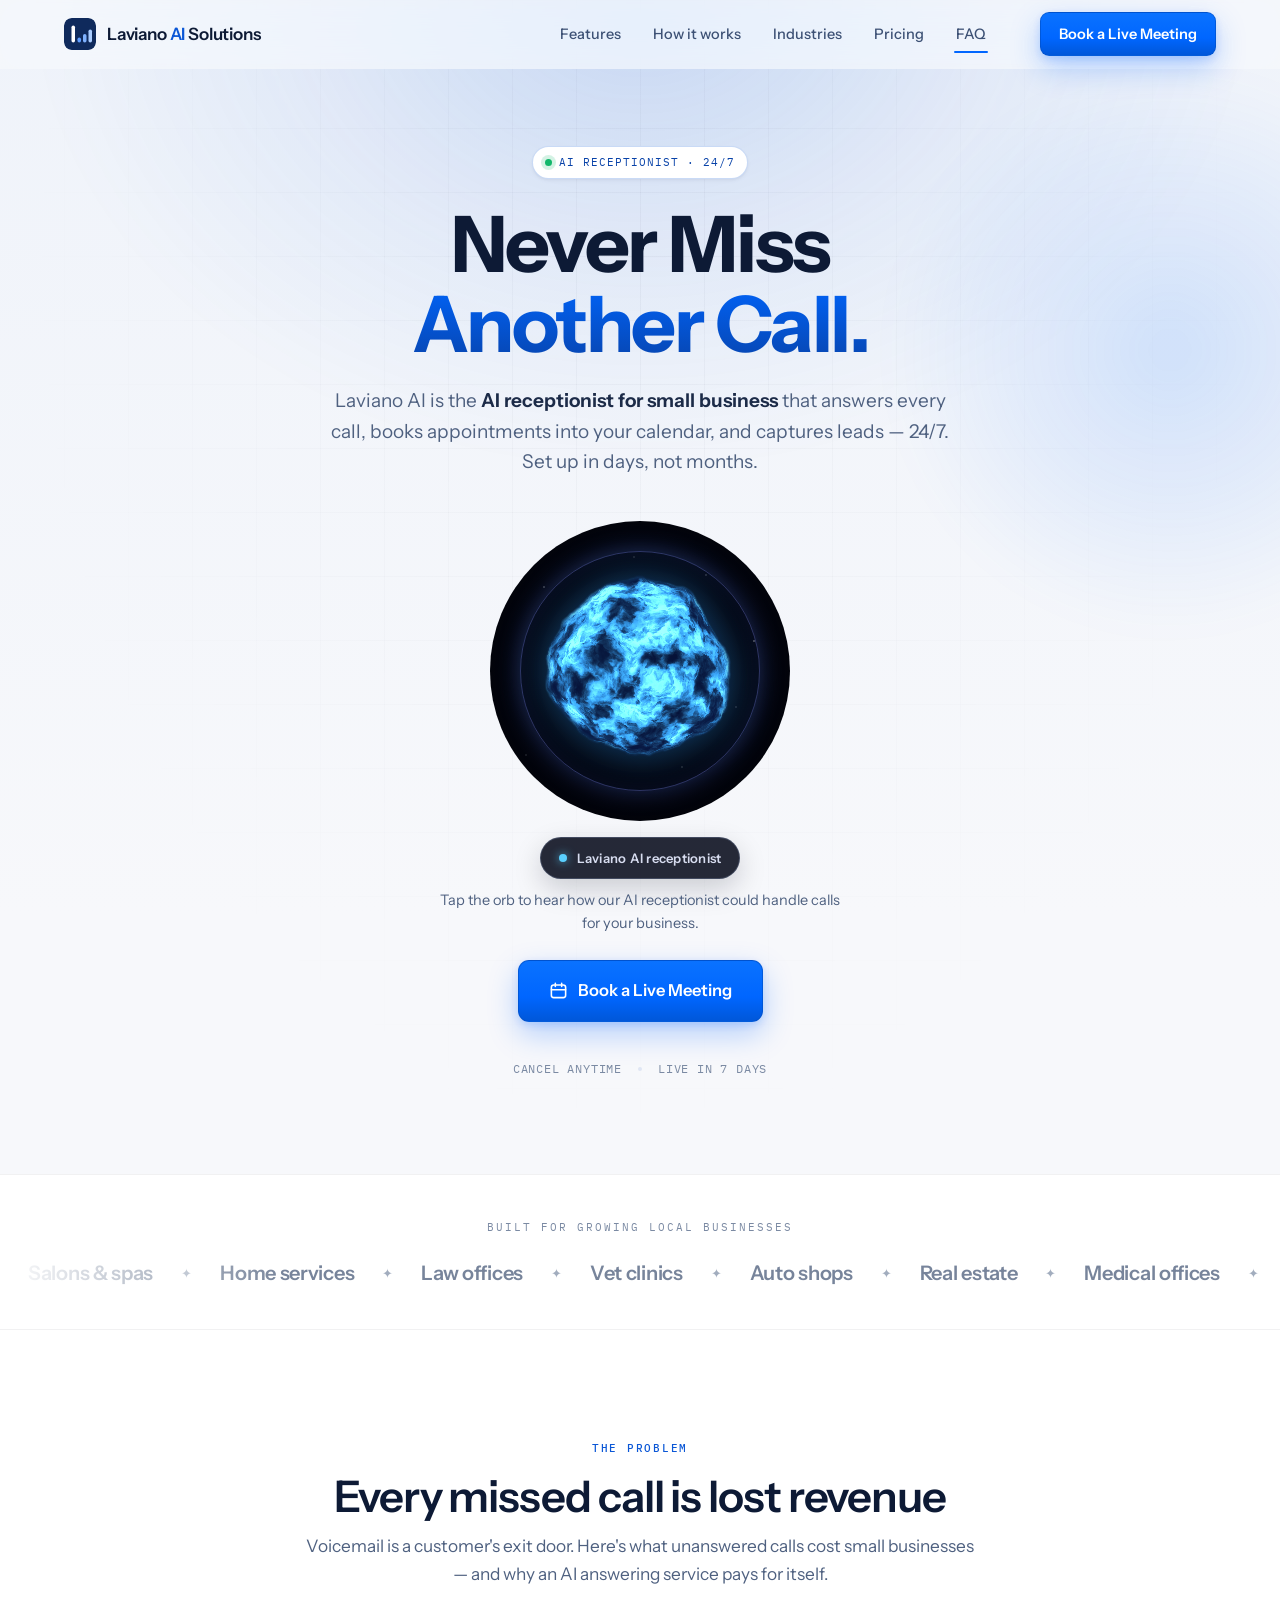
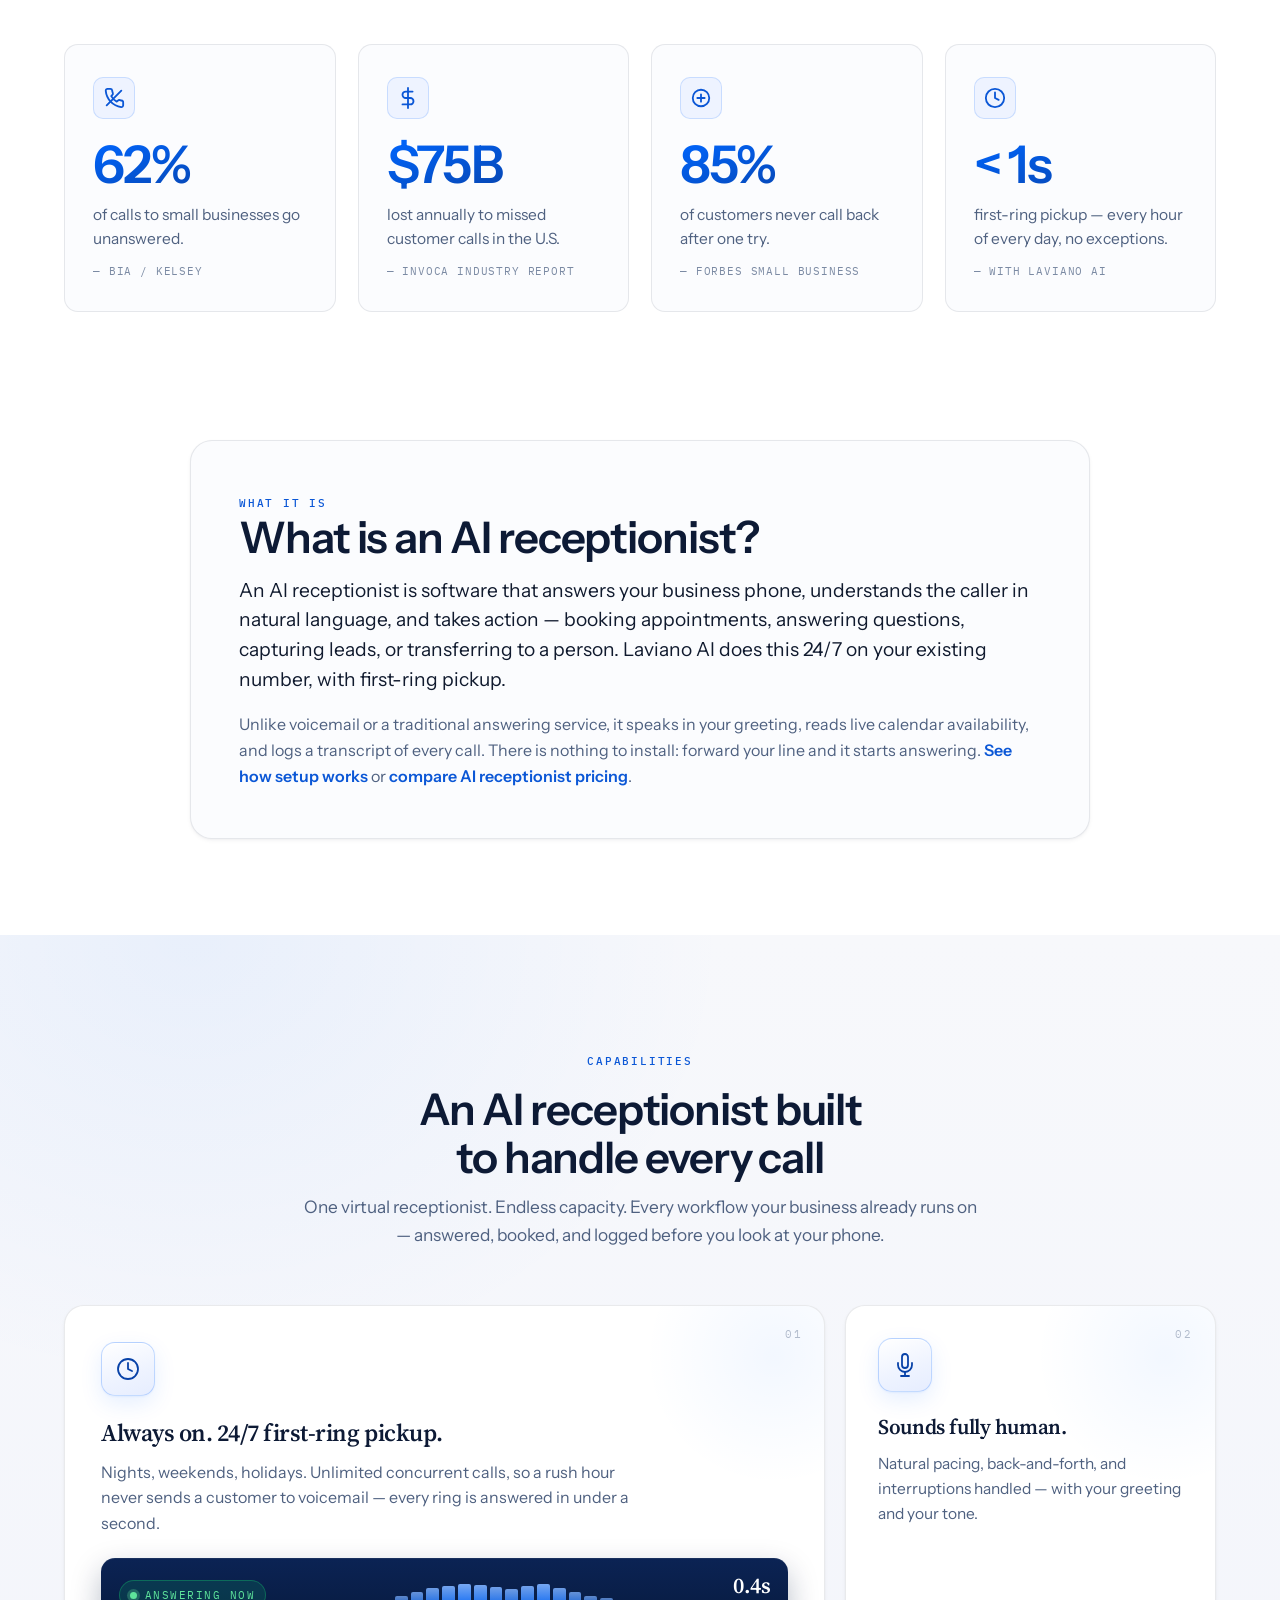
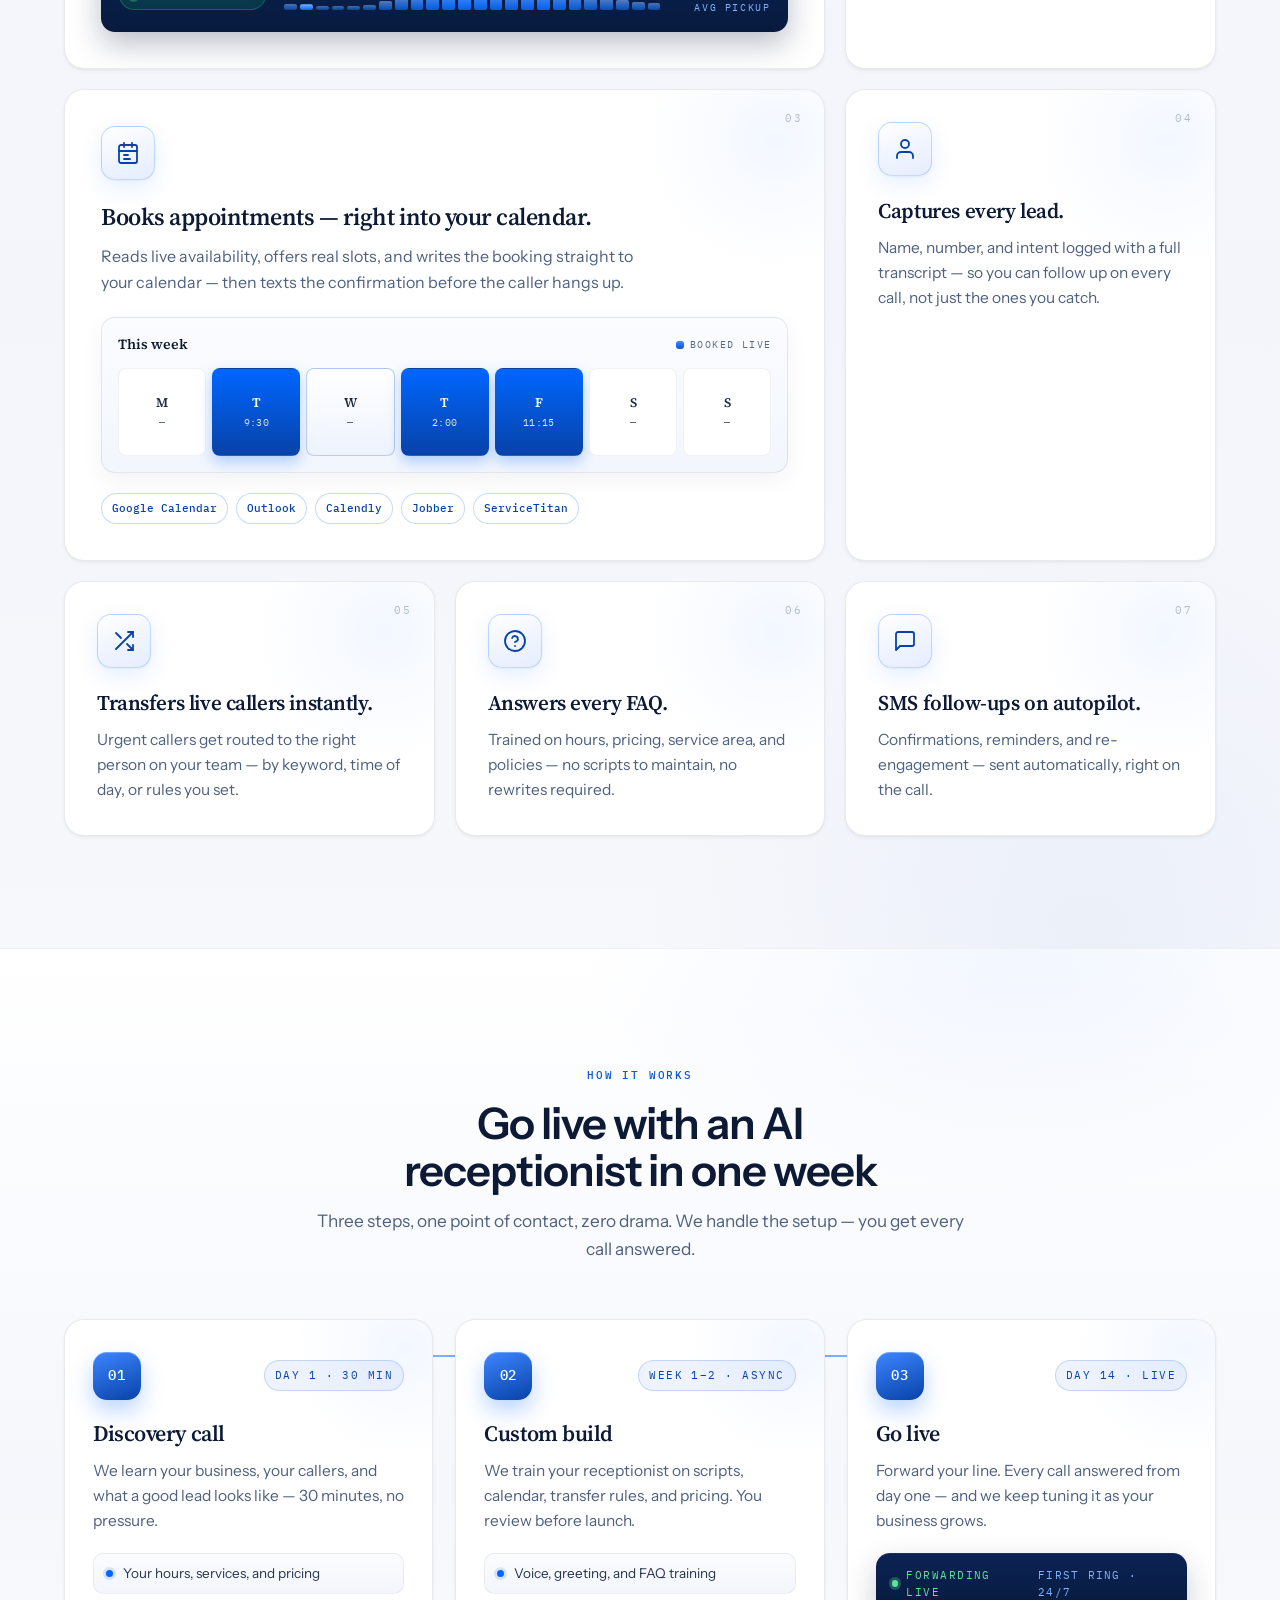
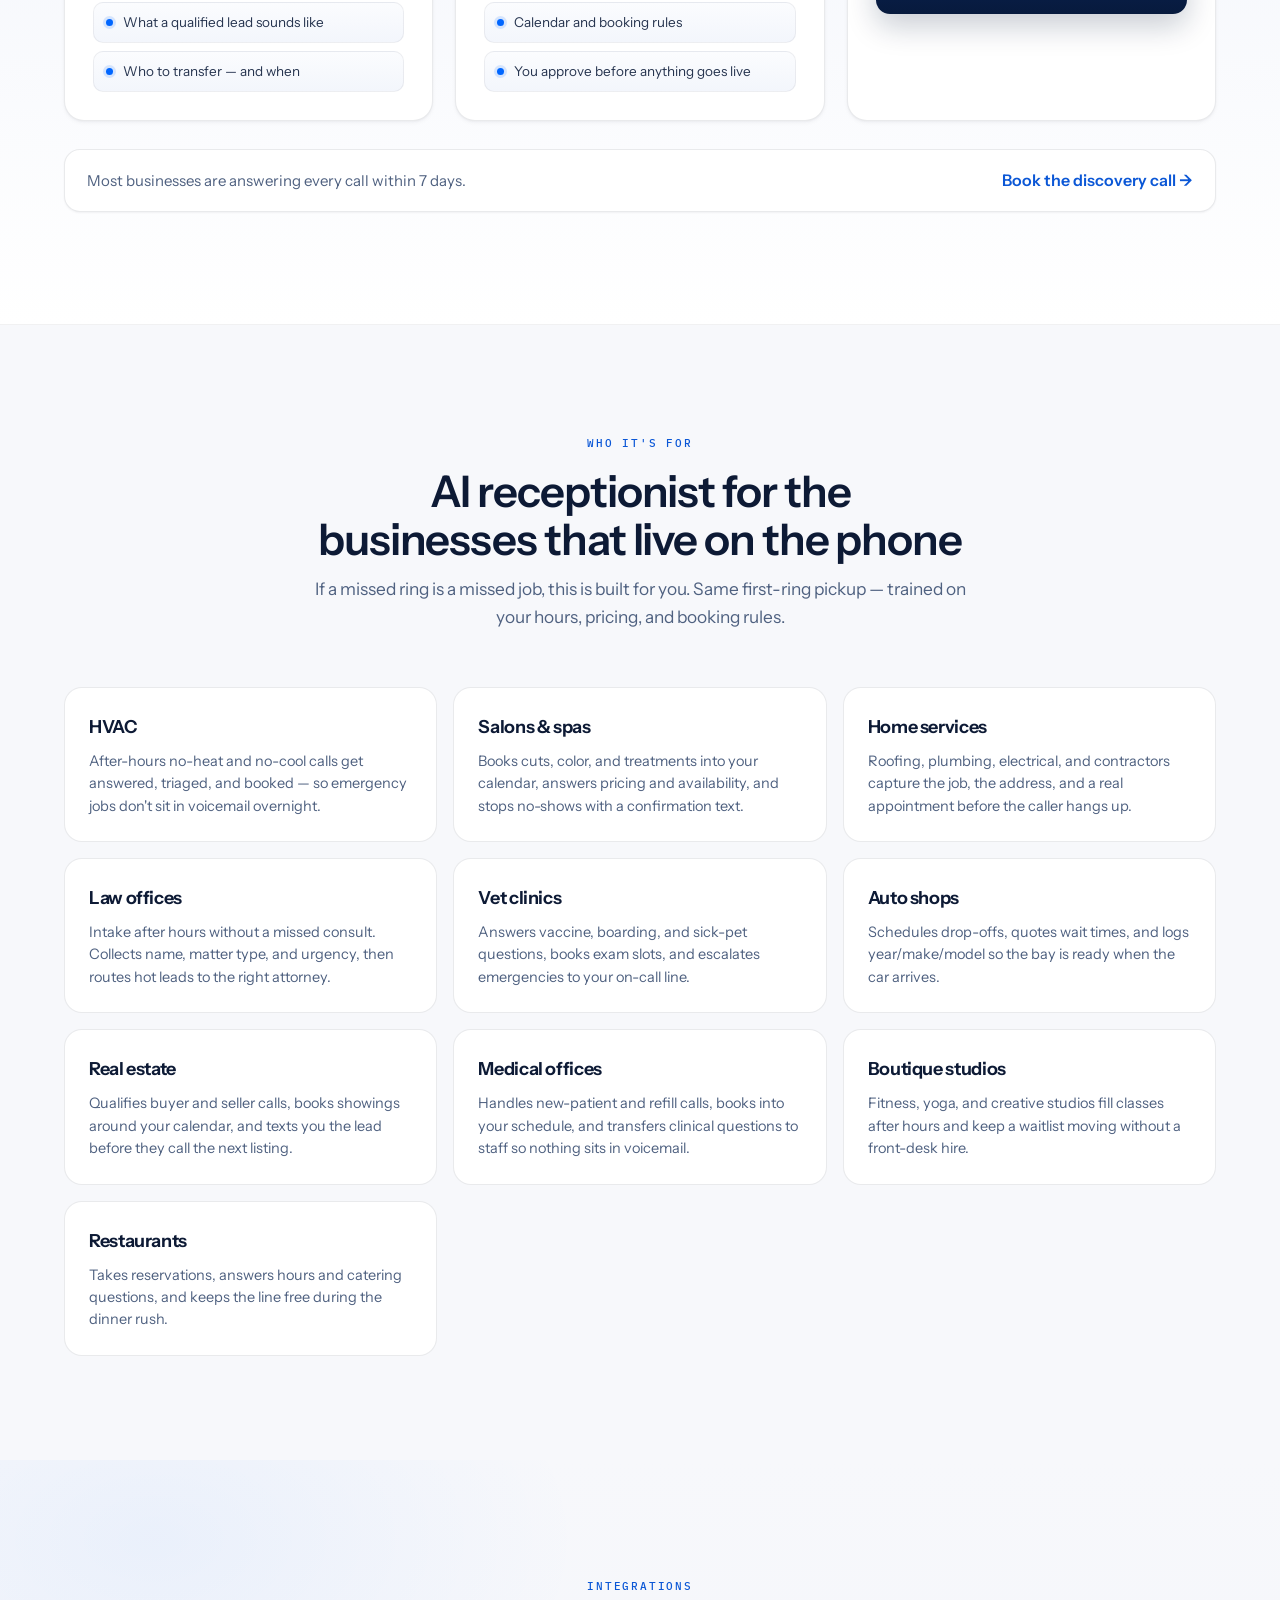
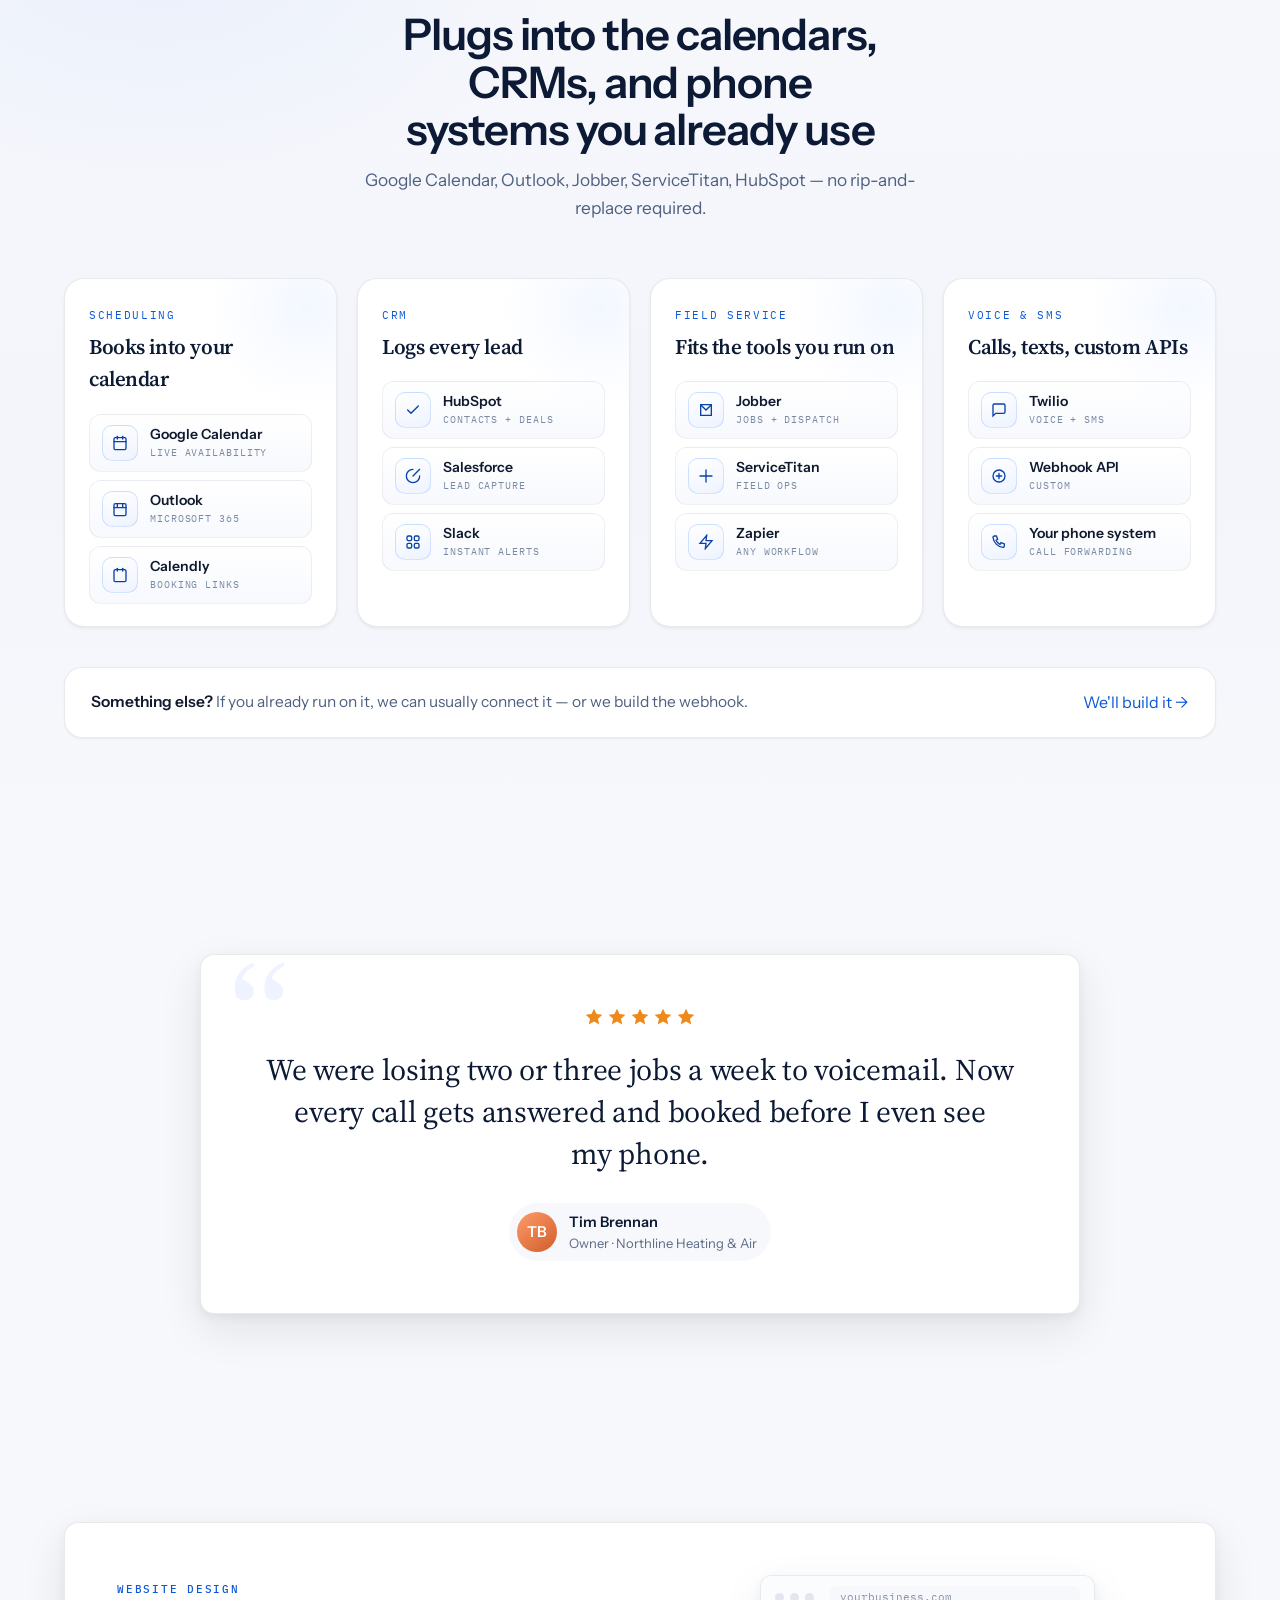
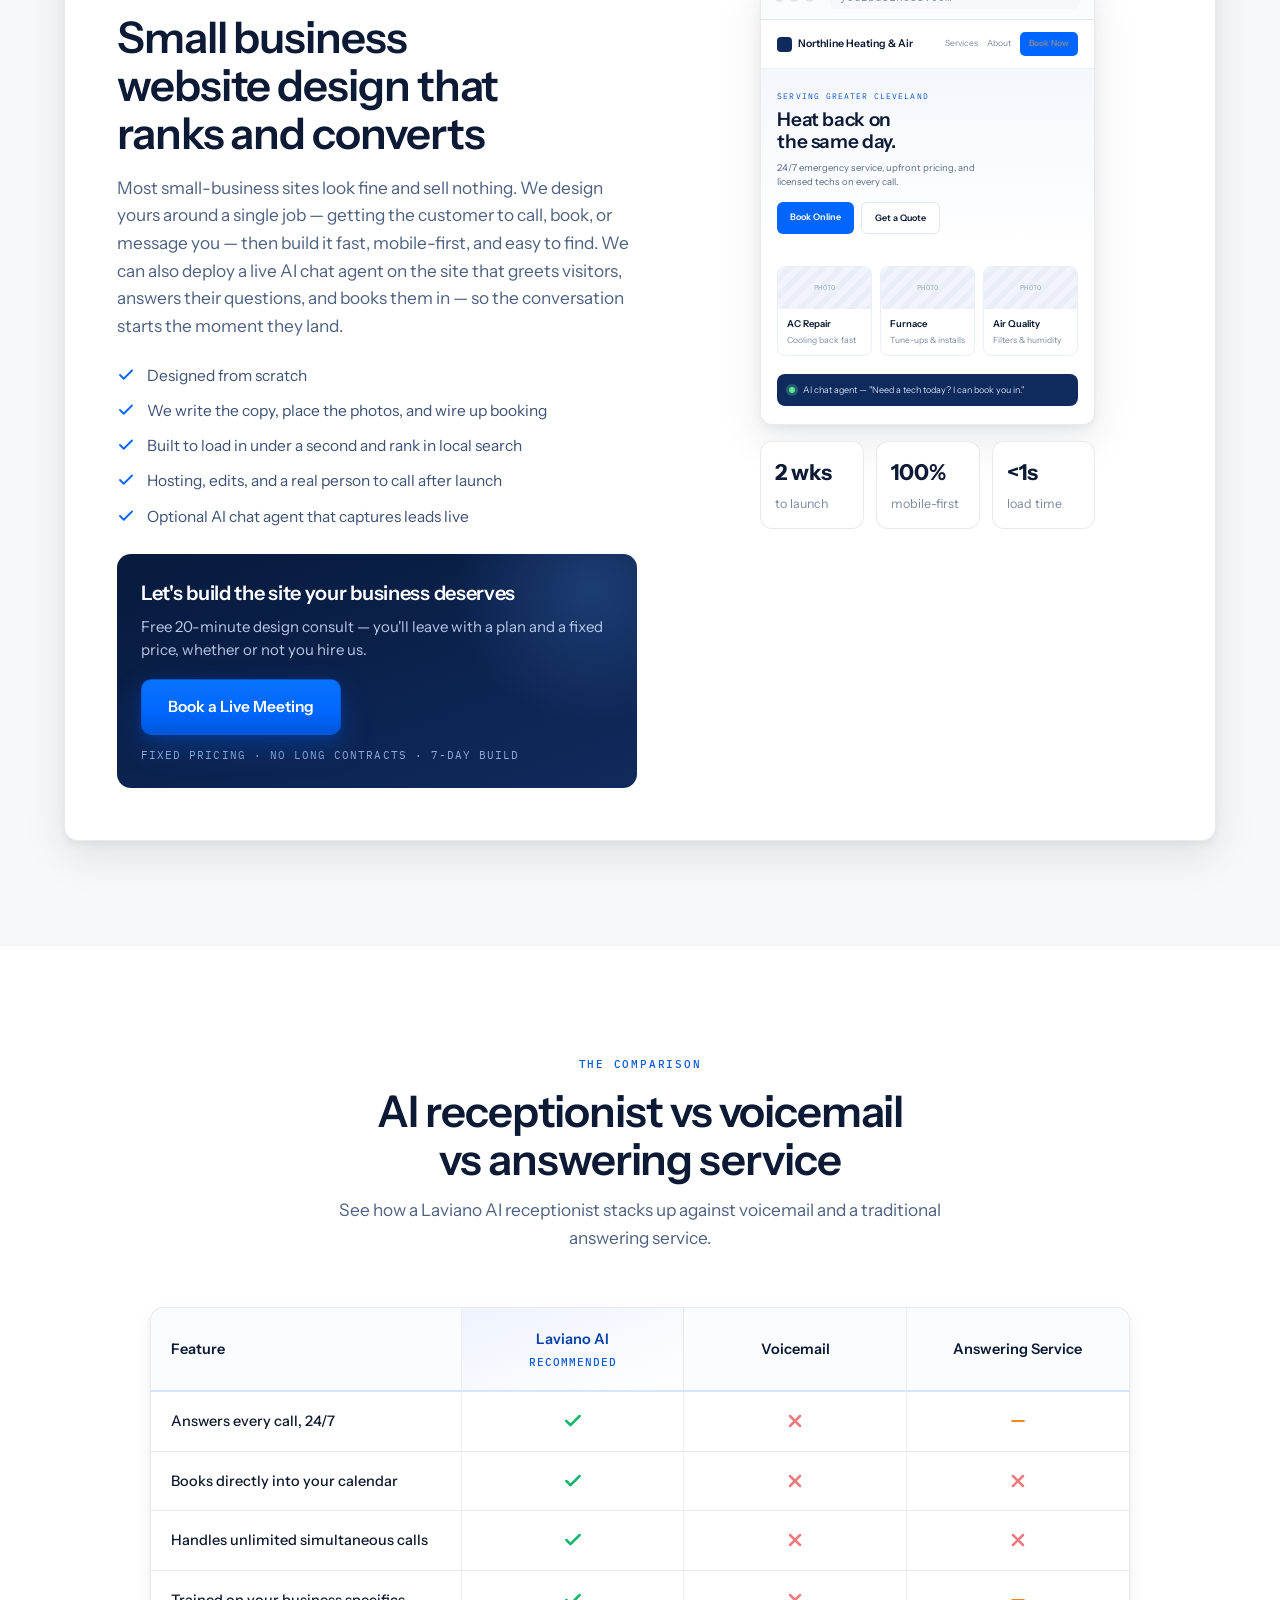
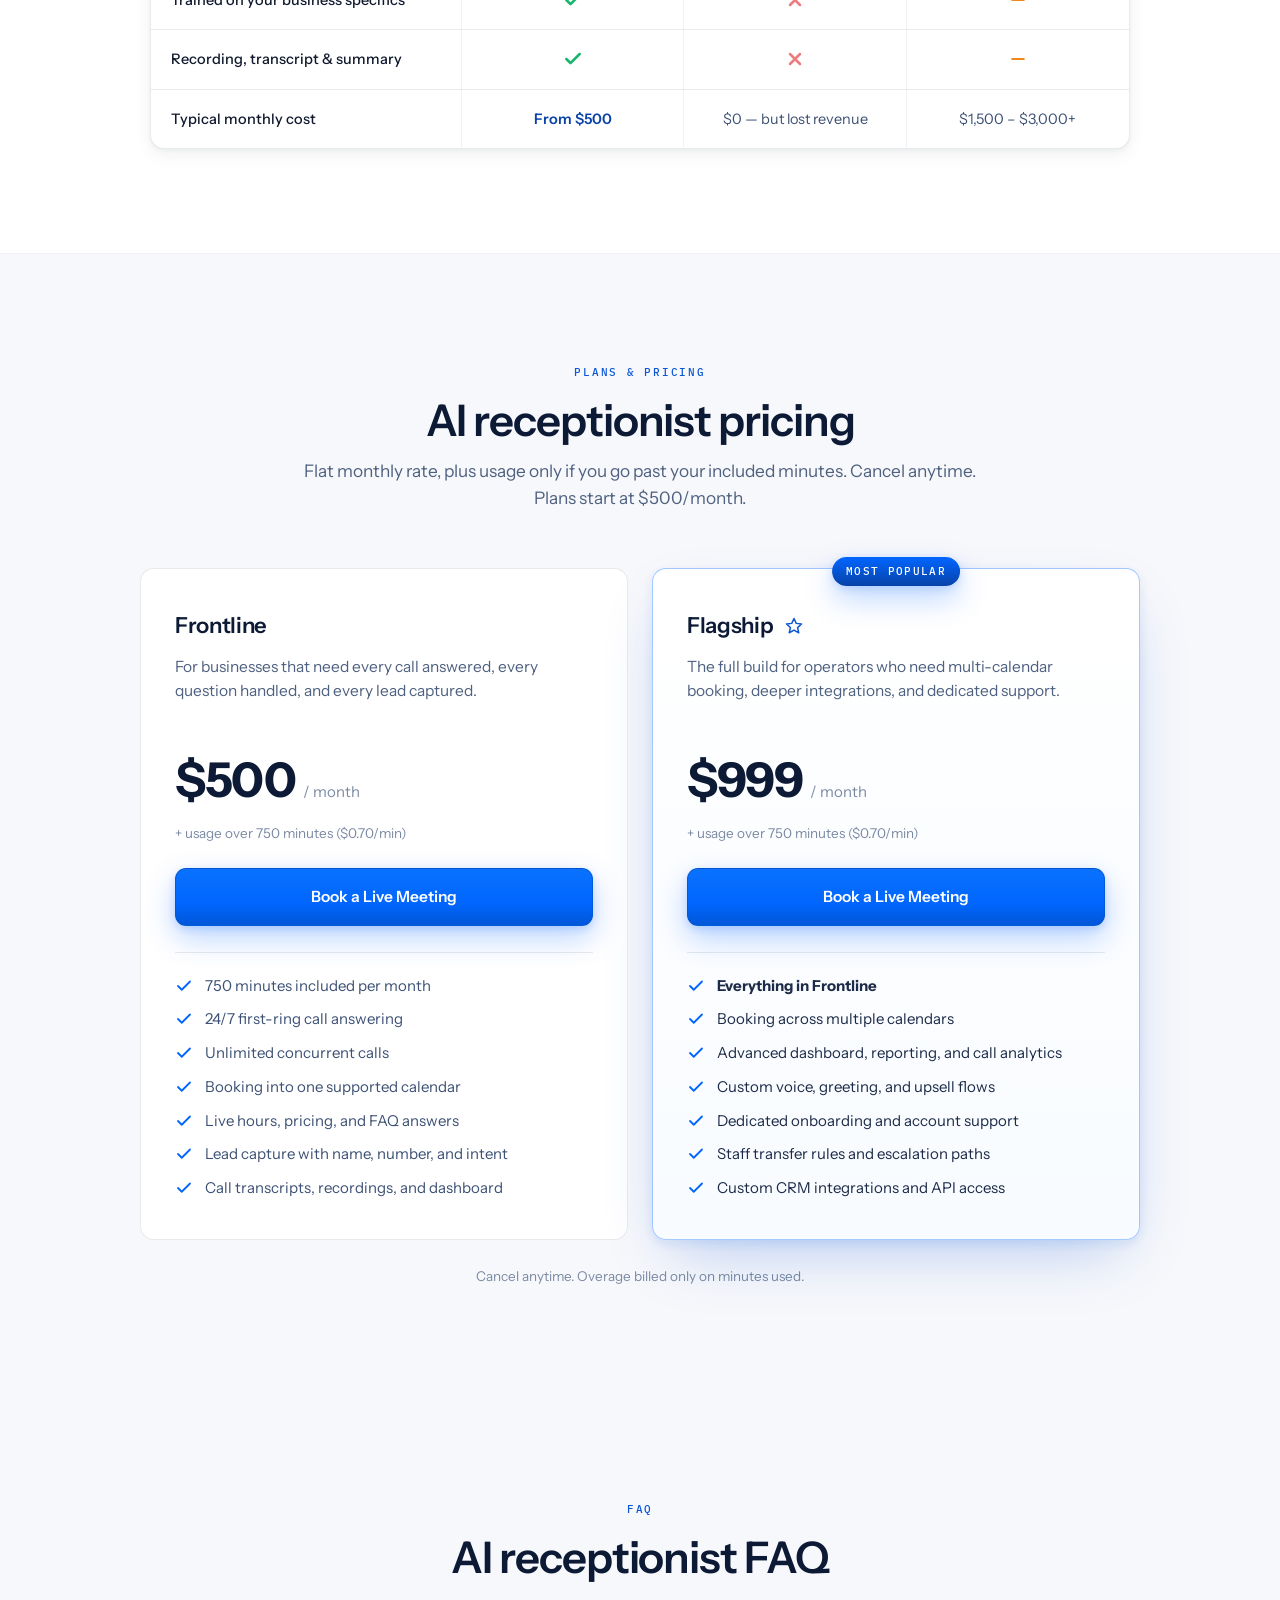
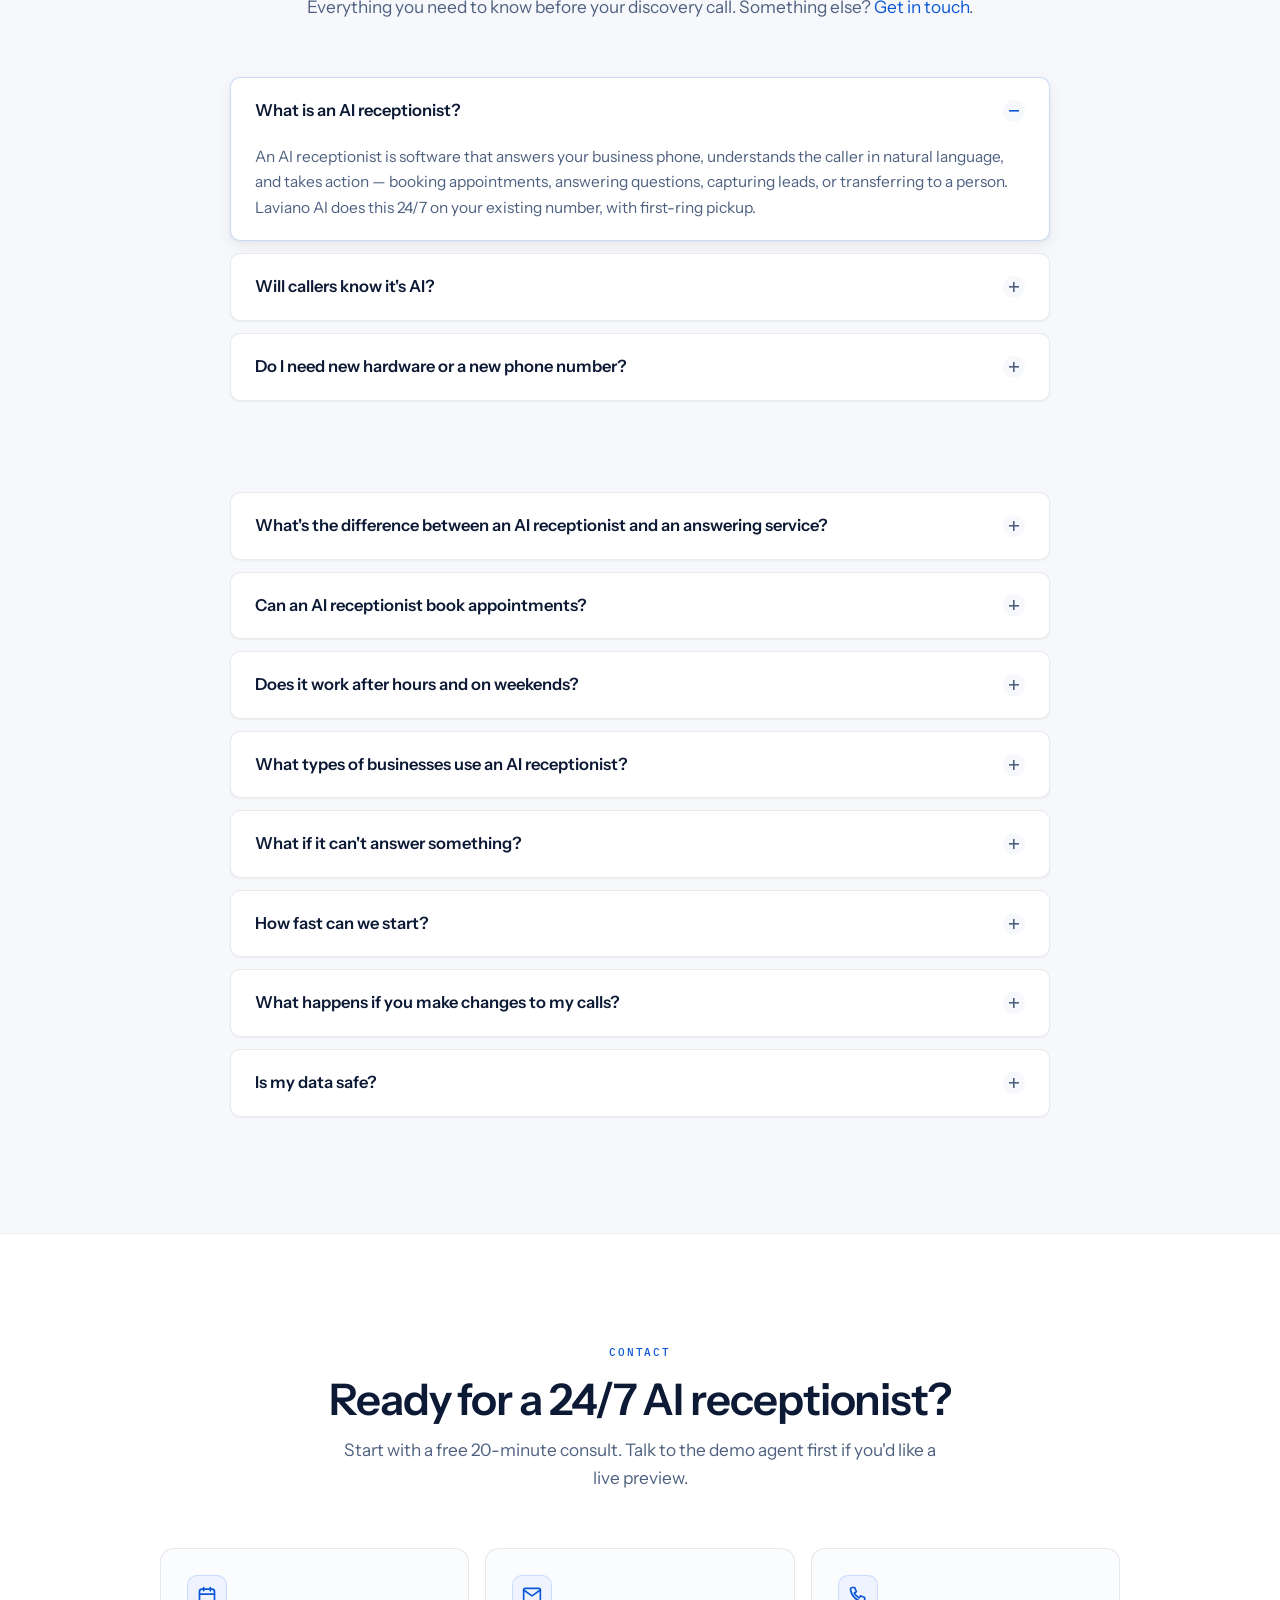
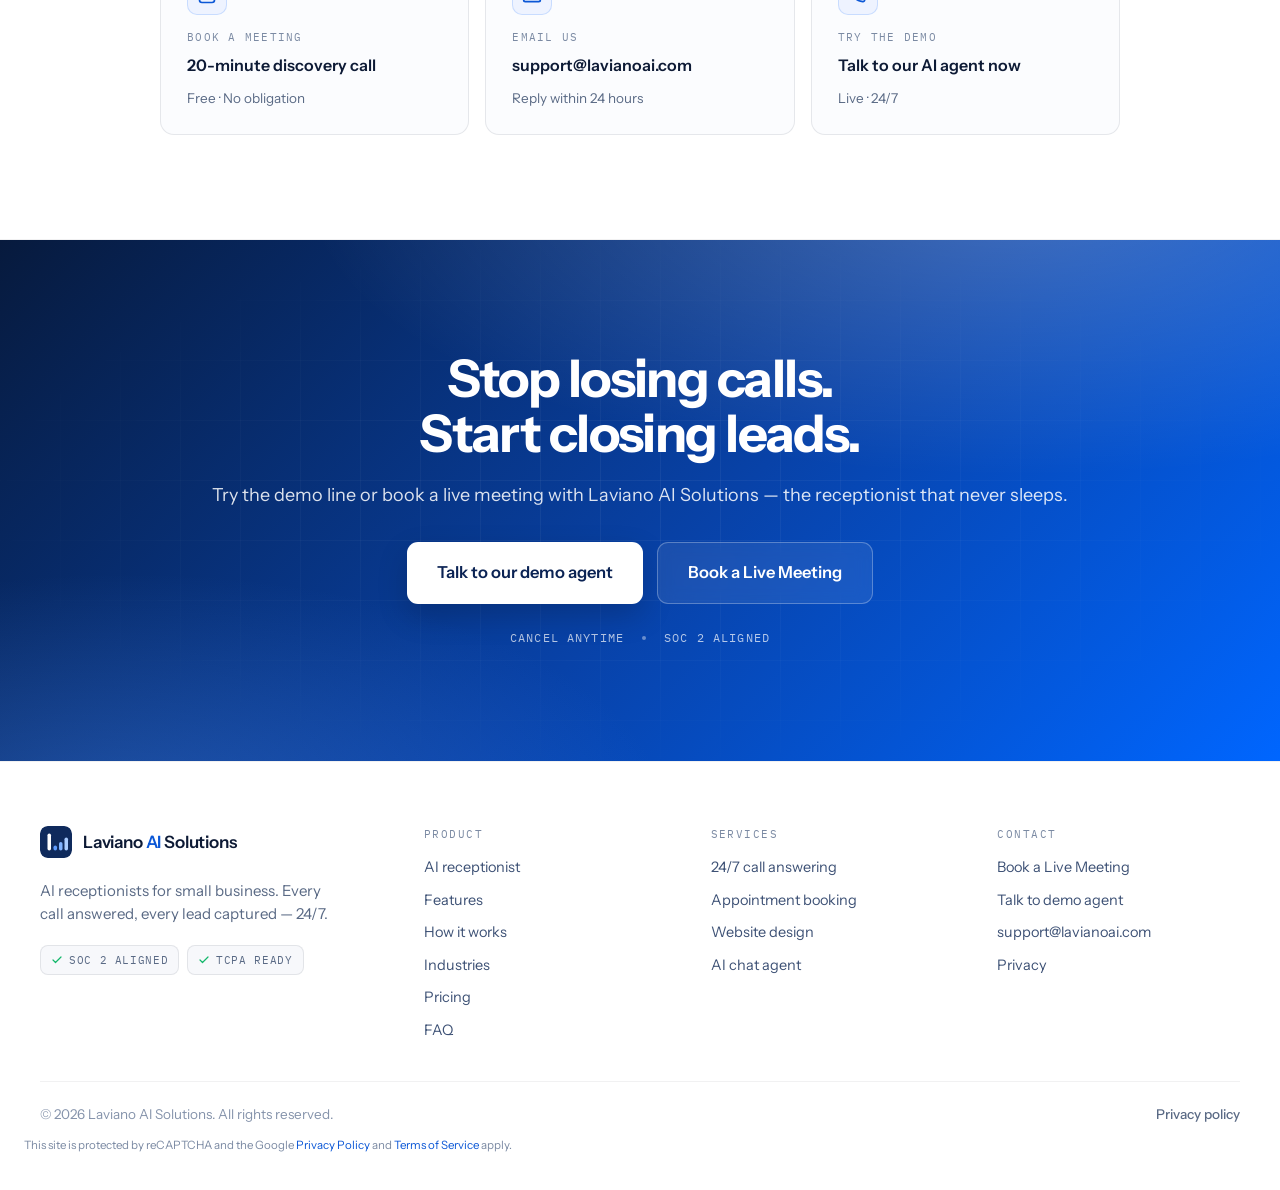
==== commit 0a87e114: "Add the hero talking orb and the function behind it The orb demo needs a Retell web-call token, whic" ====
--- a/index.html
+++ b/index.html
@@ -2,6 +2,7 @@
 <html lang="en-US" dir="ltr">
 <head>
 <meta charset="utf-8">
+<meta name="google-site-verification" content="xpiJHWQN8AfILlhs7DnUYCuT8px6vI7bR6PZh-bq8D0">
 <meta name="viewport" content="width=device-width, initial-scale=1, viewport-fit=cover">
 <meta name="theme-color" content="#0f2a5c">
 <meta name="color-scheme" content="light">
@@ -16,7 +17,7 @@
 <meta name="apple-mobile-web-app-capable" content="yes">
 <meta name="mobile-web-app-capable" content="yes">
 <meta name="format-detection" content="telephone=no">
-<meta name="description" content="Laviano AI is a 24/7 AI receptionist for small business. It answers every call on the first ring, books appointments into your calendar, captures leads, and texts confirmation — from $500/month. Live in two weeks on your existing number.">
+<meta name="description" content="Laviano AI is a 24/7 AI receptionist for small business. It answers every call on the first ring, books appointments into your calendar, captures leads, and texts confirmation — from $500/month. Live in one week on your existing number.">
 <meta name="keywords" content="AI receptionist, AI receptionist for small business, 24/7 AI answering service, virtual receptionist, AI phone answering, appointment booking AI, missed call solution, AI voice agent, HVAC answering service, salon AI receptionist">
 <link rel="canonical" href="https://lavianoai.com/">
 <link rel="alternate" hreflang="en-US" href="https://lavianoai.com/">
@@ -26,7 +27,7 @@
 <meta property="og:type" content="website">
 <meta property="og:site_name" content="Laviano AI Solutions">
 <meta property="og:title" content="AI Receptionist for Small Business | 24/7 Call Answering | Laviano AI">
-<meta property="og:description" content="Never miss another call. Laviano AI answers, books appointments, and captures leads 24/7 — on your existing number. From $500/month. Live in two weeks.">
+<meta property="og:description" content="Never miss another call. Laviano AI answers, books appointments, and captures leads 24/7 — on your existing number. From $500/month. Live in one week.">
 <meta property="og:url" content="https://lavianoai.com/">
 <meta property="og:image" content="https://lavianoai.com/og-image.png">
 <meta property="og:image:type" content="image/png">
@@ -35,7 +36,7 @@
 <meta property="og:image:alt" content="Laviano AI Solutions — 24/7 AI receptionist for small business">
 <meta name="twitter:card" content="summary_large_image">
 <meta name="twitter:title" content="AI Receptionist for Small Business | Laviano AI">
-<meta name="twitter:description" content="24/7 AI receptionist that answers every call, books appointments, and captures leads. From $500/month. Live in two weeks.">
+<meta name="twitter:description" content="24/7 AI receptionist that answers every call, books appointments, and captures leads. From $500/month. Live in one week.">
 <meta name="twitter:image" content="https://lavianoai.com/og-image.png">
 <meta name="twitter:image:alt" content="Laviano AI Solutions — 24/7 AI receptionist for small business">
 <title>AI Receptionist for Small Business | 24/7 Call Answering &amp; Booking | Laviano AI</title>
@@ -50,7 +51,7 @@
 <link rel="manifest" href="site.webmanifest">
 <link rel="mask-icon" href="favicon.svg" color="#0f2a5c">
 <script type="application/ld+json">
-{"@context":"https://schema.org","@graph":[{"@type":"Organization","@id":"https://lavianoai.com/#organization","name":"Laviano AI Solutions","alternateName":["Laviano AI","Laviano"],"url":"https://lavianoai.com/","logo":{"@type":"ImageObject","@id":"https://lavianoai.com/#logo","url":"https://lavianoai.com/favicon.svg","contentUrl":"https://lavianoai.com/favicon.svg","width":64,"height":64,"caption":"Laviano AI Solutions"},"image":"https://lavianoai.com/og-image.png","email":"support@lavianoai.com","description":"Laviano AI Solutions builds 24/7 AI receptionists that answer every call, book appointments, and capture leads for small businesses — plus conversion-focused websites.","areaServed":{"@type":"Country","name":"United States"},"knowsAbout":["AI receptionist","virtual receptionist","AI phone answering","appointment booking","missed calls","small business websites"],"contactPoint":[{"@type":"ContactPoint","contactType":"sales","email":"support@lavianoai.com","url":"https://cal.com/lavianoai/discovery-call","availableLanguage":["English"],"areaServed":"US"},{"@type":"ContactPoint","contactType":"customer support","email":"support@lavianoai.com","availableLanguage":["English"]}]},{"@type":"WebSite","@id":"https://lavianoai.com/#website","url":"https://lavianoai.com/","name":"Laviano AI Solutions","publisher":{"@id":"https://lavianoai.com/#organization"},"inLanguage":"en-US"},{"@type":"WebPage","@id":"https://lavianoai.com/#webpage","url":"https://lavianoai.com/","name":"AI Receptionist for Small Business | Laviano AI","description":"24/7 AI receptionist that answers every call, books appointments, and captures leads for small businesses.","isPartOf":{"@id":"https://lavianoai.com/#website"},"about":{"@id":"https://lavianoai.com/#organization"},"primaryImageOfPage":"https://lavianoai.com/og-image.png","inLanguage":"en-US","dateModified":"2026-09-02","speakable":{"@type":"SpeakableSpecification","cssSelector":[".define__lead",".hero__lede"]}},{"@type":"ProfessionalService","@id":"https://lavianoai.com/#business","name":"Laviano AI Solutions","url":"https://lavianoai.com/","image":"https://lavianoai.com/og-image.png","email":"support@lavianoai.com","priceRange":"$500–$999","currenciesAccepted":"USD","paymentAccepted":"Credit Card","areaServed":{"@type":"Country","name":"United States"},"serviceType":["AI receptionist","AI answering service","small business website design"],"parentOrganization":{"@id":"https://lavianoai.com/#organization"}},{"@type":"Service","@id":"https://lavianoai.com/#ai-receptionist-service","name":"AI Receptionist","serviceType":"AI receptionist / virtual phone answering","provider":{"@id":"https://lavianoai.com/#organization"},"areaServed":{"@type":"Country","name":"United States"},"audience":{"@type":"Audience","audienceType":"Small business owners"},"description":"A 24/7 AI receptionist that answers business calls on the first ring, books appointments into your calendar, captures leads with a full transcript, and transfers urgent callers to your team. Uses your existing phone number.","hoursAvailable":{"@type":"OpeningHoursSpecification","dayOfWeek":["Monday","Tuesday","Wednesday","Thursday","Friday","Saturday","Sunday"],"opens":"00:00","closes":"23:59"}},{"@type":"Service","@id":"https://lavianoai.com/#website-design","name":"Small business website design","serviceType":"Website design","provider":{"@id":"https://lavianoai.com/#organization"},"areaServed":{"@type":"Country","name":"United States"},"description":"Conversion-focused, mobile-first websites for local businesses, with optional AI chat that greets visitors and books appointments."},{"@type":"HowTo","@id":"https://lavianoai.com/#howto","name":"How to get an AI receptionist live in under 2 weeks","description":"Laviano AI handles setup. Most businesses are answering every call within 10–14 days.","totalTime":"P14D","estimatedCost":{"@type":"MonetaryAmount","currency":"USD","value":"500"},"step":[{"@type":"HowToStep","position":1,"name":"Discovery call","text":"A 30-minute call to learn your hours, services, pricing, what a qualified lead sounds like, and who to transfer — and when."},{"@type":"HowToStep","position":2,"name":"Custom build","text":"We train your receptionist on scripts, calendar, transfer rules, and pricing. You review and approve before anything goes live."},{"@type":"HowToStep","position":3,"name":"Go live","text":"Forward your existing line. Every call is answered from day one, and we keep tuning it as your business grows."}]},{"@type":"FAQPage","@id":"https://lavianoai.com/#faqpage","mainEntity":[{"@type":"Question","name":"What is an AI receptionist?","acceptedAnswer":{"@type":"Answer","text":"An AI receptionist is software that answers your business phone, understands the caller in natural language, and takes action — booking appointments, answering questions, capturing leads, or transferring to a person. Laviano AI does this 24/7 on your existing number, with first-ring pickup."}},{"@type":"Question","name":"Will callers know it's AI?","acceptedAnswer":{"@type":"Answer","text":"Most don't. It speaks naturally, handles interruptions, and uses your greeting — and it always transfers to a human when asked. We're happy to disclose it, too, if that's your preference; it's a one-line change."}},{"@type":"Question","name":"Do I need new hardware or a new phone number?","acceptedAnswer":{"@type":"Answer","text":"No. You keep your existing number and simply forward your line to us. There's nothing for your staff to learn, install, or maintain."}},{"@type":"Question","name":"How much does an AI receptionist cost?","acceptedAnswer":{"@type":"Answer","text":"Laviano AI receptionist plans start at $500/month for Frontline (750 minutes included) and $999/month for Flagship. Overage is $0.70 per minute. There is no long contract — cancel anytime. Traditional answering services often run $1,500–$3,000+ per month."}},{"@type":"Question","name":"What's the difference between an AI receptionist and an answering service?","acceptedAnswer":{"@type":"Answer","text":"A traditional answering service takes messages. An AI receptionist answers in your voice, books real calendar slots, handles unlimited simultaneous calls, and logs a transcript. Laviano AI is typically less expensive than staffing or a live answering service, and it never puts callers on hold."}},{"@type":"Question","name":"Can an AI receptionist book appointments?","acceptedAnswer":{"@type":"Answer","text":"Yes. Laviano AI reads live availability in Google Calendar, Outlook, Calendly, Jobber, and ServiceTitan, offers real times, writes the booking, and texts a confirmation before the caller hangs up."}},{"@type":"Question","name":"Does it work after hours and on weekends?","acceptedAnswer":{"@type":"Answer","text":"Yes. The AI receptionist answers nights, weekends, and holidays with the same first-ring pickup as business hours. Unlimited concurrent calls means a Saturday rush does not roll to voicemail."}},{"@type":"Question","name":"What types of businesses use an AI receptionist?","acceptedAnswer":{"@type":"Answer","text":"Home services and HVAC, salons and spas, law offices, vet clinics, auto shops, real estate teams, medical offices, boutique studios, and restaurants. If missed calls cost you jobs, it is a fit."}},{"@type":"Question","name":"What if it can't answer something?","acceptedAnswer":{"@type":"Answer","text":"It takes a message with full context or transfers live — based on rules you set during the build. You'll never miss a lead, and no one gets stuck on a bad answer."}},{"@type":"Question","name":"How fast can we start?","acceptedAnswer":{"@type":"Answer","text":"Discovery this week, live within two. We move as fast as you do, and you review everything before it takes a single real call."}},{"@type":"Question","name":"What happens if you make changes to my calls?","acceptedAnswer":{"@type":"Answer","text":"You review every script and flow change before it goes live. We give you a shared dashboard for edits, and dedicated Flagship customers get white-glove tuning as part of their plan."}},{"@type":"Question","name":"Is my data safe?","acceptedAnswer":{"@type":"Answer","text":"Yes. Calls are encrypted in transit and at rest, and we're SOC 2 aligned. You own your data — we never train third-party models on your calls."}}]},{"@type":"BreadcrumbList","@id":"https://lavianoai.com/#breadcrumb","itemListElement":[{"@type":"ListItem","position":1,"name":"Home","item":"https://lavianoai.com/"},{"@type":"ListItem","position":2,"name":"AI Receptionist","item":"https://lavianoai.com/#ai-receptionist"},{"@type":"ListItem","position":3,"name":"Pricing","item":"https://lavianoai.com/#pricing"}]}]}
+{"@context":"https://schema.org","@graph":[{"@type":"Organization","@id":"https://lavianoai.com/#organization","name":"Laviano AI Solutions","alternateName":["Laviano AI","Laviano"],"url":"https://lavianoai.com/","logo":{"@type":"ImageObject","@id":"https://lavianoai.com/#logo","url":"https://lavianoai.com/favicon.svg","contentUrl":"https://lavianoai.com/favicon.svg","width":64,"height":64,"caption":"Laviano AI Solutions"},"image":"https://lavianoai.com/og-image.png","email":"support@lavianoai.com","description":"Laviano AI Solutions builds 24/7 AI receptionists that answer every call, book appointments, and capture leads for small businesses — plus conversion-focused websites.","areaServed":{"@type":"Country","name":"United States"},"knowsAbout":["AI receptionist","virtual receptionist","AI phone answering","appointment booking","missed calls","small business websites"],"contactPoint":[{"@type":"ContactPoint","contactType":"sales","email":"support@lavianoai.com","url":"https://cal.com/lavianoai/discovery-call","availableLanguage":["English"],"areaServed":"US"},{"@type":"ContactPoint","contactType":"customer support","email":"support@lavianoai.com","availableLanguage":["English"]}]},{"@type":"WebSite","@id":"https://lavianoai.com/#website","url":"https://lavianoai.com/","name":"Laviano AI Solutions","publisher":{"@id":"https://lavianoai.com/#organization"},"inLanguage":"en-US"},{"@type":"WebPage","@id":"https://lavianoai.com/#webpage","url":"https://lavianoai.com/","name":"AI Receptionist for Small Business | Laviano AI","description":"24/7 AI receptionist that answers every call, books appointments, and captures leads for small businesses.","isPartOf":{"@id":"https://lavianoai.com/#website"},"about":{"@id":"https://lavianoai.com/#organization"},"primaryImageOfPage":"https://lavianoai.com/og-image.png","inLanguage":"en-US","dateModified":"2026-09-02","speakable":{"@type":"SpeakableSpecification","cssSelector":[".define__lead",".hero__lede"]}},{"@type":"ProfessionalService","@id":"https://lavianoai.com/#business","name":"Laviano AI Solutions","url":"https://lavianoai.com/","image":"https://lavianoai.com/og-image.png","email":"support@lavianoai.com","priceRange":"$500–$999","currenciesAccepted":"USD","paymentAccepted":"Credit Card","areaServed":{"@type":"Country","name":"United States"},"serviceType":["AI receptionist","AI answering service","small business website design"],"parentOrganization":{"@id":"https://lavianoai.com/#organization"}},{"@type":"Service","@id":"https://lavianoai.com/#ai-receptionist-service","name":"AI Receptionist","serviceType":"AI receptionist / virtual phone answering","provider":{"@id":"https://lavianoai.com/#organization"},"areaServed":{"@type":"Country","name":"United States"},"audience":{"@type":"Audience","audienceType":"Small business owners"},"description":"A 24/7 AI receptionist that answers business calls on the first ring, books appointments into your calendar, captures leads with a full transcript, and transfers urgent callers to your team. Uses your existing phone number.","hoursAvailable":{"@type":"OpeningHoursSpecification","dayOfWeek":["Monday","Tuesday","Wednesday","Thursday","Friday","Saturday","Sunday"],"opens":"00:00","closes":"23:59"}},{"@type":"Service","@id":"https://lavianoai.com/#website-design","name":"Small business website design","serviceType":"Website design","provider":{"@id":"https://lavianoai.com/#organization"},"areaServed":{"@type":"Country","name":"United States"},"description":"Conversion-focused, mobile-first websites for local businesses, with optional AI chat that greets visitors and books appointments."},{"@type":"HowTo","@id":"https://lavianoai.com/#howto","name":"How to get an AI receptionist live in one week","description":"Laviano AI handles setup. Most businesses are answering every call within 7 days.","totalTime":"P7D","estimatedCost":{"@type":"MonetaryAmount","currency":"USD","value":"500"},"step":[{"@type":"HowToStep","position":1,"name":"Discovery call","text":"A 30-minute call to learn your hours, services, pricing, what a qualified lead sounds like, and who to transfer — and when."},{"@type":"HowToStep","position":2,"name":"Custom build","text":"We train your receptionist on scripts, calendar, transfer rules, and pricing. You review and approve before anything goes live."},{"@type":"HowToStep","position":3,"name":"Go live","text":"Forward your existing line. Every call is answered from day one, and we keep tuning it as your business grows."}]},{"@type":"FAQPage","@id":"https://lavianoai.com/#faqpage","mainEntity":[{"@type":"Question","name":"What is an AI receptionist?","acceptedAnswer":{"@type":"Answer","text":"An AI receptionist is software that answers your business phone, understands the caller in natural language, and takes action — booking appointments, answering questions, capturing leads, or transferring to a person. Laviano AI does this 24/7 on your existing number, with first-ring pickup."}},{"@type":"Question","name":"Will callers know it's AI?","acceptedAnswer":{"@type":"Answer","text":"Most don't. It speaks naturally, handles interruptions, and uses your greeting — and it always transfers to a human when asked. We're happy to disclose it, too, if that's your preference; it's a one-line change."}},{"@type":"Question","name":"Do I need new hardware or a new phone number?","acceptedAnswer":{"@type":"Answer","text":"No. You keep your existing number and simply forward your line to us. There's nothing for your staff to learn, install, or maintain."}},{"@type":"Question","name":"How much does an AI receptionist cost?","acceptedAnswer":{"@type":"Answer","text":"Laviano AI receptionist plans start at $500/month for Frontline (750 minutes included) and $999/month for Flagship. Overage is $0.70 per minute. There is no long contract — cancel anytime. Traditional answering services often run $1,500–$3,000+ per month."}},{"@type":"Question","name":"What's the difference between an AI receptionist and an answering service?","acceptedAnswer":{"@type":"Answer","text":"A traditional answering service takes messages. An AI receptionist answers in your voice, books real calendar slots, handles unlimited simultaneous calls, and logs a transcript. Laviano AI is typically less expensive than staffing or a live answering service, and it never puts callers on hold."}},{"@type":"Question","name":"Can an AI receptionist book appointments?","acceptedAnswer":{"@type":"Answer","text":"Yes. Laviano AI reads live availability in Google Calendar, Outlook, Calendly, Jobber, and ServiceTitan, offers real times, writes the booking, and texts a confirmation before the caller hangs up."}},{"@type":"Question","name":"Does it work after hours and on weekends?","acceptedAnswer":{"@type":"Answer","text":"Yes. The AI receptionist answers nights, weekends, and holidays with the same first-ring pickup as business hours. Unlimited concurrent calls means a Saturday rush does not roll to voicemail."}},{"@type":"Question","name":"What types of businesses use an AI receptionist?","acceptedAnswer":{"@type":"Answer","text":"Home services and HVAC, salons and spas, law offices, vet clinics, auto shops, real estate teams, medical offices, boutique studios, and restaurants. If missed calls cost you jobs, it is a fit."}},{"@type":"Question","name":"What if it can't answer something?","acceptedAnswer":{"@type":"Answer","text":"It takes a message with full context or transfers live — based on rules you set during the build. You'll never miss a lead, and no one gets stuck on a bad answer."}},{"@type":"Question","name":"How fast can we start?","acceptedAnswer":{"@type":"Answer","text":"Discovery this week, answering calls within seven days. We move as fast as you do, and you review everything before it takes a single real call."}},{"@type":"Question","name":"What happens if you make changes to my calls?","acceptedAnswer":{"@type":"Answer","text":"You review every script and flow change before it goes live. We give you a shared dashboard for edits, and dedicated Flagship customers get white-glove tuning as part of their plan."}},{"@type":"Question","name":"Is my data safe?","acceptedAnswer":{"@type":"Answer","text":"Yes. Calls are encrypted in transit and at rest, and we're SOC 2 aligned. You own your data — we never train third-party models on your calls."}}]},{"@type":"BreadcrumbList","@id":"https://lavianoai.com/#breadcrumb","itemListElement":[{"@type":"ListItem","position":1,"name":"Home","item":"https://lavianoai.com/"},{"@type":"ListItem","position":2,"name":"AI Receptionist","item":"https://lavianoai.com/#ai-receptionist"},{"@type":"ListItem","position":3,"name":"Pricing","item":"https://lavianoai.com/#pricing"}]}]}
 </script>
 
 <style>
@@ -529,7 +530,7 @@
 .hero__lede strong { color: var(--ink-700); font-weight: 650; }
 .hero__ctas {
   display: flex; flex-wrap: wrap; gap: 12px;
-  justify-content: center; margin-top: 34px;
+  justify-content: center; margin-top: 10px;
 }
 .hero__meta {
   display: inline-flex; align-items: center; gap: 16px;
@@ -539,7 +540,249 @@
 }
 .hero__meta .sep { width: 4px; height: 4px; border-radius: 50%; background: var(--ink-40); }
 
-/* Live demo panel */
+/* Hero talking orb — Buildtendo-style plasma sphere */
+.hero-orb {
+  position: relative;
+  display: flex;
+  flex-direction: column;
+  align-items: center;
+  gap: 16px;
+  margin: clamp(28px, 5vw, 44px) auto 0;
+  max-width: 520px;
+  scroll-margin-top: 96px;
+}
+.hero-orb__btn {
+  position: relative;
+  width: clamp(220px, 46vw, 300px);
+  height: clamp(220px, 46vw, 300px);
+  border: 0;
+  padding: 0;
+  background: none;
+  cursor: pointer;
+  border-radius: 999px;
+  -webkit-tap-highlight-color: transparent;
+  isolation: isolate;
+}
+.hero-orb__btn:focus-visible {
+  outline: 2px solid rgba(80, 180, 255, .55);
+  outline-offset: 8px;
+}
+/* Dark stage so the Buildtendo-style plasma reads correctly on a light page */
+.hero-orb__stage {
+  position: absolute;
+  inset: 0;
+  border-radius: 999px;
+  background:
+    radial-gradient(circle at 50% 48%,
+      #050814 0%,
+      #03050e 55%,
+      #010208 78%,
+      transparent 86%);
+  z-index: 0;
+  pointer-events: none;
+  overflow: hidden;
+}
+.hero-orb__stage::before {
+  content: "";
+  position: absolute;
+  inset: 0;
+  background-image:
+    radial-gradient(1px 1px at 18% 22%, rgba(255,255,255,.75), transparent),
+    radial-gradient(1px 1px at 72% 18%, rgba(255,255,255,.55), transparent),
+    radial-gradient(1.5px 1.5px at 40% 70%, rgba(255,255,255,.65), transparent),
+    radial-gradient(1px 1px at 82% 62%, rgba(255,255,255,.45), transparent),
+    radial-gradient(1px 1px at 28% 48%, rgba(255,255,255,.4), transparent),
+    radial-gradient(1px 1px at 58% 34%, rgba(255,255,255,.5), transparent),
+    radial-gradient(1px 1px at 12% 78%, rgba(255,255,255,.35), transparent),
+    radial-gradient(1.5px 1.5px at 88% 40%, rgba(255,255,255,.55), transparent),
+    radial-gradient(1px 1px at 48% 12%, rgba(255,255,255,.4), transparent),
+    radial-gradient(1px 1px at 64% 82%, rgba(255,255,255,.45), transparent);
+  opacity: .85;
+  pointer-events: none;
+}
+/* Soft violet-blue containment halo (like the reference) */
+.hero-orb__aura {
+  position: absolute;
+  inset: 10%;
+  border-radius: 999px;
+  background: transparent;
+  border: 1.5px solid rgba(130, 140, 255, .35);
+  box-shadow:
+    0 0 24px rgba(100, 130, 255, .28),
+    inset 0 0 20px rgba(80, 120, 255, .1);
+  z-index: 1;
+  pointer-events: none;
+  animation: hero-orb-aura 5.5s ease-in-out infinite;
+}
+.hero-orb__core {
+  position: absolute;
+  inset: 14%;
+  border-radius: 0;
+  z-index: 2;
+  overflow: visible;
+  background: transparent;
+  box-shadow: none;
+  transition: transform 420ms cubic-bezier(.2,.7,.2,1);
+  animation: hero-orb-breathe 4.8s ease-in-out infinite;
+}
+.hero-orb__canvas {
+  display: block;
+  width: 100%;
+  height: 100%;
+  border-radius: 0;
+  pointer-events: none;
+  filter: drop-shadow(0 0 22px rgba(40, 160, 255, .45));
+}
+.hero-orb__fallback {
+  position: absolute;
+  inset: 8%;
+  border-radius: 999px;
+  background:
+    radial-gradient(circle at 38% 32%, #7eeaff 0%, #1a8cff 28%, #0a2a6a 62%, #030812 100%);
+  display: none;
+}
+.hero-orb__btn.is-fallback .hero-orb__fallback { display: block; }
+.hero-orb__btn.is-fallback .hero-orb__canvas { display: none; }
+.hero-orb__ring { display: none; }
+.hero-orb__btn:hover .hero-orb__core { transform: scale(1.04); }
+.hero-orb__btn:hover .hero-orb__canvas {
+  filter: drop-shadow(0 0 30px rgba(60, 190, 255, .6));
+}
+.hero-orb__btn:hover .hero-orb__aura {
+  border-color: rgba(150, 160, 255, .5);
+  box-shadow:
+    0 0 32px rgba(110, 140, 255, .4),
+    inset 0 0 24px rgba(90, 140, 255, .14);
+}
+.hero-orb__btn:active .hero-orb__core { transform: scale(.98); }
+.hero-orb__wave {
+  position: absolute;
+  inset: 0;
+  display: flex;
+  align-items: center;
+  justify-content: center;
+  gap: 5px;
+  opacity: 0;
+  transition: opacity 320ms ease;
+  pointer-events: none;
+  z-index: 4;
+}
+.hero-orb__wave i {
+  display: block;
+  width: 3.5px;
+  height: 14px;
+  border-radius: 999px;
+  background: linear-gradient(180deg, #e8fbff, #5ad0ff);
+  box-shadow: 0 0 12px rgba(90, 220, 255, .8);
+}
+.hero-orb__btn.is-live .hero-orb__wave { opacity: 1; }
+.hero-orb__btn.is-live .hero-orb__wave i { animation: hero-orb-bar .9s ease-in-out infinite; }
+.hero-orb__btn.is-live .hero-orb__wave i:nth-child(2) { animation-delay: .12s; }
+.hero-orb__btn.is-live .hero-orb__wave i:nth-child(3) { animation-delay: .24s; }
+.hero-orb__btn.is-live .hero-orb__wave i:nth-child(4) { animation-delay: .36s; }
+.hero-orb__btn.is-live .hero-orb__wave i:nth-child(5) { animation-delay: .48s; }
+.hero-orb__btn.is-live .hero-orb__ring {
+  animation-duration: 1.6s;
+  border-color: rgba(120, 200, 255, .45);
+}
+.hero-orb__btn.is-live .hero-orb__aura {
+  animation-duration: 2.3s;
+  border-color: rgba(140, 180, 255, .55);
+  box-shadow:
+    0 0 36px rgba(80, 170, 255, .45),
+    inset 0 0 24px rgba(90, 150, 255, .16);
+}
+.hero-orb__btn.is-busy .hero-orb__core { animation: hero-orb-breathe 1.05s ease-in-out infinite; }
+.hero-orb__btn.is-speaking .hero-orb__core {
+  animation: hero-orb-speak .55s ease-in-out infinite;
+}
+.hero-orb__btn.is-speaking .hero-orb__canvas {
+  filter: drop-shadow(0 0 34px rgba(60, 200, 255, .7));
+}
+.hero-orb__btn.is-speaking .hero-orb__wave i { animation-duration: .42s; }
+.hero-orb__btn.is-listening .hero-orb__core { animation: hero-orb-breathe 2.6s ease-in-out infinite; }
+.hero-orb__btn.is-listening .hero-orb__wave i { animation-duration: 1.5s; }
+@keyframes hero-orb-speak {
+  0%, 100% { transform: scale(1); }
+  50% { transform: scale(1.07); }
+}
+.hero-orb__copy { text-align: center; max-width: 420px; }
+.hero-orb__label {
+  display: inline-flex;
+  align-items: center;
+  gap: 10px;
+  margin: 0;
+  padding: 10px 18px;
+  border-radius: 999px;
+  font-size: 13px;
+  font-weight: 600;
+  letter-spacing: .02em;
+  text-transform: none;
+  color: rgba(230, 236, 255, .92);
+  background: rgba(8, 12, 28, .88);
+  border: 1px solid rgba(140, 160, 200, .28);
+  box-shadow: 0 10px 28px rgba(6, 12, 30, .18);
+}
+.hero-orb__label::before {
+  content: "";
+  width: 8px;
+  height: 8px;
+  border-radius: 999px;
+  background: #5ad0ff;
+  box-shadow: 0 0 10px rgba(90, 208, 255, .8);
+  flex: 0 0 auto;
+}
+.hero-orb__hint {
+  margin: 10px 0 0;
+  font-size: 14.5px;
+  line-height: 1.55;
+  color: var(--ink-400);
+}
+.hero-orb__stop {
+  display: none;
+  align-items: center;
+  gap: 8px;
+  margin-top: 2px;
+  padding: 9px 18px;
+  border-radius: 999px;
+  background: var(--surface);
+  color: var(--ink-800);
+  font-size: 13px;
+  font-weight: 700;
+  border: 1px solid rgba(248, 113, 113, .4);
+  cursor: pointer;
+  box-shadow: 0 8px 20px rgba(16, 26, 46, .06);
+  transition: transform 180ms ease, background 180ms ease;
+}
+.hero-orb__stop:hover { transform: translateY(-1px); background: #fff; }
+.hero-orb__stop.is-on { display: inline-flex; }
+@keyframes hero-orb-breathe {
+  0%, 100% { transform: scale(1); }
+  50% { transform: scale(1.028); }
+}
+@keyframes hero-orb-pulse {
+  0% { transform: scale(.95); opacity: .65; }
+  70% { transform: scale(1.14); opacity: 0; }
+  100% { transform: scale(1.14); opacity: 0; }
+}
+@keyframes hero-orb-bar {
+  0%, 100% { height: 10px; }
+  50% { height: 32px; }
+}
+@keyframes hero-orb-aura {
+  0%, 100% { transform: scale(1); opacity: .85; }
+  50% { transform: scale(1.05); opacity: 1; }
+}
+@media (prefers-reduced-motion: reduce) {
+  .hero-orb__core,
+  .hero-orb__ring,
+  .hero-orb__wave i,
+  .hero-orb__aura { animation: none !important; }
+}
+/* Google allows hiding the badge when attribution is shown in the footer. */
+.grecaptcha-badge { visibility: hidden !important; }
+
+/* Live demo panel (kept for other pages / fallback; unused in hero) */
 .demo {
   position: relative;
   max-width: 1080px; margin: 76px auto 0;
@@ -1976,163 +2219,7 @@
   section { padding: 44px 24px; }
 }
 
-/* ================================================================
-   ORB MODAL — inline Retell demo agent
-   ================================================================ */
-.orb-modal {
-  position: fixed; inset: 0; z-index: 200;
-  display: none;
-  align-items: center; justify-content: center;
-  padding: 20px;
-  background: rgba(6, 16, 31, .58);
-  -webkit-backdrop-filter: blur(18px) saturate(160%);
-  backdrop-filter: blur(18px) saturate(160%);
-  opacity: 0;
-  transition: opacity var(--dur-2) var(--ease-out);
-}
-.orb-modal.is-open { display: flex; opacity: 1; }
-.orb-modal__card {
-  position: relative;
-  width: min(400px, 100%);
-  height: min(540px, 80vh);
-  background: #ffffff;
-  border-radius: 22px;
-  box-shadow:
-    0 0 0 1px rgba(255,255,255,.14),
-    0 28px 70px rgba(6,16,31,.42),
-    0 8px 20px rgba(6,16,31,.18);
-  overflow: hidden;
-  display: flex; flex-direction: column;
-  transform: translateY(16px) scale(.96);
-  transition: transform var(--dur-3) var(--ease-out);
-}
-.orb-modal__card::before {
-  content: "";
-  position: absolute; inset: 0;
-  padding: 1px; border-radius: inherit;
-  background: linear-gradient(160deg, rgba(0,102,255,.45), rgba(255,255,255,.4) 38%, rgba(0,102,255,.12));
-  -webkit-mask: linear-gradient(#000 0 0) content-box, linear-gradient(#000 0 0);
-  -webkit-mask-composite: xor; mask-composite: exclude;
-  pointer-events: none; z-index: 2;
-}
-.orb-modal.is-open .orb-modal__card { transform: none; }
-.orb-modal__bar {
-  display: flex; align-items: center; gap: 10px;
-  padding: 12px 12px 12px 14px;
-  border-bottom: 1px solid var(--line-soft);
-  background: linear-gradient(180deg, #ffffff 0%, #f7f9fd 100%);
-  flex: none;
-  z-index: 1;
-}
-.orb-modal__brand {
-  width: 32px; height: 32px; border-radius: 9px; flex: none;
-  box-shadow: 0 4px 10px rgba(11,35,84,.18);
-}
-.orb-modal__copy { min-width: 0; flex: 1; }
-.orb-modal__title {
-  display: flex; align-items: center; gap: 8px;
-  font-family: var(--font-serif);
-  font-size: 15.5px; font-weight: 600; letter-spacing: -.02em;
-  color: var(--ink-900); line-height: 1.2;
-}
-.orb-modal__sub {
-  margin-top: 2px;
-  font-family: var(--font-mono);
-  font-size: 10px; letter-spacing: .12em; text-transform: uppercase;
-  color: var(--ink-200);
-}
-.orb-modal__live {
-  display: inline-flex; align-items: center; gap: 6px;
-  padding: 5px 9px; border-radius: 999px;
-  background: rgba(18,183,106,.12);
-  border: 1px solid rgba(18,183,106,.28);
-  color: #0f8a4e;
-  font-family: var(--font-mono); font-size: 9.5px; letter-spacing: .14em; text-transform: uppercase;
-  flex: none;
-}
-.orb-modal__live::before {
-  content: ""; width: 6px; height: 6px; border-radius: 50%;
-  background: var(--success);
-  box-shadow: 0 0 0 3px rgba(18,183,106,.2);
-  animation: pulseDot 1.8s ease-in-out infinite;
-}
-.orb-modal__close {
-  appearance: none; border: 0;
-  background: var(--ink-10); color: var(--ink-500);
-  width: 32px; height: 32px; border-radius: 999px;
-  display: inline-flex; align-items: center; justify-content: center;
-  cursor: pointer; flex: none;
-  transition: background var(--dur-1) var(--ease-out), color var(--dur-1) var(--ease-out), transform var(--dur-1) var(--ease-out);
-}
-.orb-modal__close:hover { background: var(--ink-20); color: var(--ink-900); }
-.orb-modal__close:active { transform: scale(.94); }
-.orb-modal__close svg { width: 14px; height: 14px; }
-.orb-modal__body {
-  position: relative;
-  flex: 1 1 auto;
-  background:
-    radial-gradient(80% 60% at 50% 42%, rgba(0,102,255,.06), transparent 70%),
-    #ffffff;
-}
-.orb-modal__frame {
-  position: absolute; inset: 0;
-  width: 100%; height: 100%;
-  border: 0; display: block;
-  background: transparent;
-}
-.orb-modal__spinner {
-  position: absolute; inset: 0; z-index: 1;
-  display: flex; flex-direction: column;
-  align-items: center; justify-content: center; gap: 12px;
-  color: var(--ink-300);
-  font-family: var(--font-mono); font-size: 10.5px; letter-spacing: .16em; text-transform: uppercase;
-  background: #fff;
-  pointer-events: none;
-  transition: opacity var(--dur-3) var(--ease-out);
-}
-.orb-modal__spinner::before {
-  content: ""; width: 28px; height: 28px; border-radius: 50%;
-  border: 2.5px solid var(--ink-20); border-top-color: var(--brand-500);
-  animation: spin 900ms linear infinite;
-}
-.orb-modal.is-ready .orb-modal__spinner { opacity: 0; }
-.orb-modal__foot {
-  display: flex; align-items: center; justify-content: space-between; gap: 10px;
-  padding: 10px 14px 12px;
-  border-top: 1px solid var(--line-soft);
-  background: #fbfcfe;
-  color: var(--ink-300);
-  font-size: 12px; line-height: 1.35;
-  flex: none;
-}
-.orb-modal__hint {
-  display: flex; align-items: center; gap: 8px;
-  min-width: 0;
-}
-.orb-modal__hint svg {
-  width: 14px; height: 14px; color: var(--brand-600); flex: none;
-}
-.orb-modal__foot a {
-  color: var(--brand-700); text-decoration: none; font-weight: 600;
-  font-size: 12px; white-space: nowrap;
-}
-.orb-modal__foot a:hover { text-decoration: underline; }
-
-body.orb-open { overflow: hidden; }
-
-@media (max-width: 560px) {
-  .orb-modal { padding: 12px; align-items: flex-end; }
-  .orb-modal__card {
-    width: min(400px, 100%);
-    height: min(560px, 86vh);
-    border-radius: 20px 20px 16px 16px;
-  }
-  .orb-modal__live { display: none; }
-}
-@media (prefers-reduced-motion: reduce) {
-  .orb-modal, .orb-modal__card { transition: none; }
-  .orb-modal__spinner::before, .orb-modal__live::before { animation: none; }
-}
+/* Orb modal removed — demo now lives inline in the hero like Dialvanta */
 </style>
 </head>
 
@@ -2200,51 +2287,36 @@
 
     <p class="hero__lede">Laviano AI is the <strong>AI receptionist for small business</strong> that answers every call, books appointments into your calendar, and captures leads — 24/7. Set up in days, not months.</p>
 
-    <div class="hero__ctas">
-      <a class="btn btn--primary btn--lg" href="https://agent.retellai.com/orb/agent_1dd119e25304181d44a0397fc8?token=5c8634eca403e6013a0b14e655f50b9b" id="demoBtn" data-orb rel="noopener noreferrer">
-        <svg width="19" height="19" viewBox="0 0 24 24" fill="none" stroke="currentColor" stroke-width="2" stroke-linecap="round" aria-hidden="true"><path d="M5 3h3l2 5-2.5 1.5a12 12 0 006 6L15 13l5 2v3a2 2 0 01-2.2 2A17 17 0 013 5.2A2 2 0 015 3z"/></svg>
-        Talk to our demo agent
-      </a>
-      <a class="btn btn--ghost btn--lg" href="https://cal.com/lavianoai/discovery-call" target="_blank" rel="noopener">
-        <svg width="19" height="19" viewBox="0 0 24 24" fill="none" stroke="currentColor" stroke-width="2" stroke-linecap="round" aria-hidden="true"><rect x="3" y="5" width="18" height="16" rx="3"/><path d="M8 3v4M16 3v4M3 11h18"/></svg>
-        Book a Live Meeting
-      </a>
-    </div>
-
-    <div class="hero__meta">
-      <span>Cancel anytime</span>
-      <span class="sep" aria-hidden="true"></span>
-      <span>Live in 2 weeks</span>
-    </div>
-  </div>
-
-  <!-- Live demo panel -->
-  <div class="demo" data-reveal>
-    <div class="demo__bar">
-      <span class="dot" aria-hidden="true"></span>
-      <span class="label">Live call · <span id="callTimer">0:08</span></span>
-      <div class="wave" aria-hidden="true"><span></span><span></span><span></span><span></span><span></span><span></span><span></span></div>
-      <span class="meta">Incoming · Mobile</span>
-    </div>
-
-    <div class="demo__panel">
-      <div class="demo__transcript" id="transcript" aria-live="polite" aria-atomic="false">
-        <!-- Messages injected by JS -->
+    <div class="hero-orb" id="live-demo" data-reveal>
+      <button type="button" class="hero-orb__btn" id="heroOrb" aria-label="Speak to the Laviano AI receptionist">
+        <span class="hero-orb__stage" aria-hidden="true"></span>
+        <span class="hero-orb__aura" aria-hidden="true"></span>
+        <span class="hero-orb__core" aria-hidden="true">
+          <canvas class="hero-orb__canvas" id="heroOrbCanvas" width="512" height="512"></canvas>
+          <span class="hero-orb__fallback"></span>
+        </span>
+        <span class="hero-orb__wave" aria-hidden="true"><i></i><i></i><i></i><i></i><i></i></span>
+      </button>
+
+      <div class="hero-orb__copy">
+        <p class="hero-orb__label" id="heroOrbLabel">Laviano AI receptionist</p>
+        <p class="hero-orb__hint" id="heroOrbHint">Tap the orb to hear how our AI receptionist could handle calls for your business.</p>
       </div>
 
-      <aside class="demo__side">
-        <div class="k">Captured automatically</div>
-        <div class="demo__rows">
-          <div class="row"><span class="lbl">Caller</span><span class="val">Dana Whitfield</span></div>
-          <div class="row"><span class="lbl">Service</span><span class="val">Roof inspection</span></div>
-          <div class="row"><span class="lbl">Booked</span><span class="val">Thu · 9:30 AM</span></div>
-          <div class="row"><span class="lbl">Synced to</span><span class="val val--link">Google Calendar</span></div>
-        </div>
-        <div class="demo__confirm">
-          <svg width="18" height="18" viewBox="0 0 24 24" fill="none" stroke="currentColor" stroke-width="2.4" stroke-linecap="round" stroke-linejoin="round" aria-hidden="true"><path d="M20 6 9 17l-5-5"/></svg>
-          <span>Appointment confirmed by text before the caller hung up.</span>
-        </div>
-      </aside>
+      <button type="button" class="hero-orb__stop" id="heroOrbStop">■ End demo</button>
+
+      <div class="hero__ctas">
+        <a class="btn btn--primary btn--lg" href="https://cal.com/lavianoai/discovery-call" target="_blank" rel="noopener">
+          <svg width="19" height="19" viewBox="0 0 24 24" fill="none" stroke="currentColor" stroke-width="2" stroke-linecap="round" aria-hidden="true"><rect x="3" y="5" width="18" height="16" rx="3"/><path d="M8 3v4M16 3v4M3 11h18"/></svg>
+          Book a Live Meeting
+        </a>
+      </div>
+
+      <div class="hero__meta">
+        <span>Cancel anytime</span>
+        <span class="sep" aria-hidden="true"></span>
+        <span>Live in 7 days</span>
+      </div>
     </div>
   </div>
 </section>
@@ -2504,7 +2576,7 @@
   <div class="wrap">
     <div class="section-head" data-reveal>
       <span class="eyebrow">How it works</span>
-      <h2 class="h-section">Go live with an AI receptionist in under 2 weeks</h2>
+      <h2 class="h-section">Go live with an AI receptionist in one week</h2>
       <p class="lede">Three steps, one point of contact, zero drama. We handle the setup — you get every call answered.</p>
     </div>
 
@@ -2553,7 +2625,7 @@
     </ol>
 
     <div class="how__foot" data-reveal>
-      <p>Most businesses are answering every call within 10–14 days.</p>
+      <p>Most businesses are answering every call within 7 days.</p>
       <a href="https://cal.com/lavianoai/discovery-call" target="_blank" rel="noopener">Book the discovery call →</a>
     </div>
   </div>
@@ -2764,7 +2836,7 @@
           </div>
           <div style="display:flex; flex-wrap:wrap; gap:12px; align-items:center">
             <a class="btn btn--primary" href="https://cal.com/lavianoai/discovery-call" target="_blank" rel="noopener">Book a Live Meeting</a>
-            <span class="fine">Fixed pricing · No long contracts · 2-week build</span>
+            <span class="fine">Fixed pricing · No long contracts · 7-day build</span>
           </div>
         </div>
       </div>
@@ -2985,7 +3057,7 @@
       </details>
       <details class="faq__item" data-reveal>
         <summary class="faq__q">How fast can we start?</summary>
-        <div class="faq__a">Discovery this week, live within two. We move as fast as you do, and you review everything before it takes a single real call.</div>
+        <div class="faq__a">Discovery this week, answering calls within seven days. We move as fast as you do, and you review everything before it takes a single real call.</div>
       </details>
       <details class="faq__item" data-reveal>
         <summary class="faq__q">What happens if you make changes to my calls?</summary>
@@ -3023,7 +3095,7 @@
         <div class="contact__v">support@lavianoai.com</div>
         <div style="color:var(--ink-300); font-size:13.5px; margin-top:2px">Reply within 24 hours</div>
       </a>
-      <a class="contact__tile" href="https://agent.retellai.com/orb/agent_1dd119e25304181d44a0397fc8?token=5c8634eca403e6013a0b14e655f50b9b" data-reveal data-delay="2" id="demoBtn2" data-orb rel="noopener noreferrer">
+      <a class="contact__tile" href="#live-demo" data-reveal data-delay="2" id="demoBtn2" data-orb>
         <div class="contact__ico"><svg width="20" height="20" viewBox="0 0 24 24" fill="none" stroke="currentColor" stroke-width="2" stroke-linecap="round" stroke-linejoin="round" aria-hidden="true"><path d="M5 3h3l2 5-2.5 1.5a12 12 0 006 6L15 13l5 2v3a2 2 0 01-2.2 2A17 17 0 013 5.2A2 2 0 015 3z"/></svg></div>
         <div class="contact__k">Try the demo</div>
         <div class="contact__v">Talk to our AI agent now</div>
@@ -3041,7 +3113,7 @@
     <h2 class="cta__title">Stop losing calls.<br>Start closing leads.</h2>
     <p class="cta__lede">Try the demo line or book a live meeting with Laviano AI Solutions — the receptionist that never sleeps.</p>
     <div class="cta__ctas">
-      <a class="btn btn--white btn--lg" href="https://agent.retellai.com/orb/agent_1dd119e25304181d44a0397fc8?token=5c8634eca403e6013a0b14e655f50b9b" id="demoBtn3" data-orb rel="noopener noreferrer">Talk to our demo agent</a>
+      <a class="btn btn--white btn--lg" href="#live-demo" id="demoBtn3" data-orb>Talk to our demo agent</a>
       <a class="btn btn--onDark btn--lg" href="https://cal.com/lavianoai/discovery-call" target="_blank" rel="noopener">Book a Live Meeting</a>
     </div>
     <div class="cta__trust">
@@ -3098,7 +3170,7 @@
     <div class="foot__col">
       <div class="foot__k">Contact</div>
       <a href="https://cal.com/lavianoai/discovery-call" target="_blank" rel="noopener">Book a Live Meeting</a>
-      <a href="https://agent.retellai.com/orb/agent_1dd119e25304181d44a0397fc8?token=5c8634eca403e6013a0b14e655f50b9b" data-orb rel="noopener noreferrer">Talk to demo agent</a>
+      <a href="#live-demo" data-orb>Talk to demo agent</a>
       <a href="mailto:support@lavianoai.com">support@lavianoai.com</a>
       <a href="privacy.html">Privacy</a>
     </div>
@@ -3110,43 +3182,12 @@
       <a href="privacy.html">Privacy policy</a>
     </div>
   </div>
+  <p class="foot__recaptcha" style="margin:12px 0 0;font-size:11.5px;line-height:1.45;color:var(--ink-200);max-width:720px">
+    This site is protected by reCAPTCHA and the Google
+    <a href="https://policies.google.com/privacy" target="_blank" rel="noopener noreferrer">Privacy Policy</a> and
+    <a href="https://policies.google.com/terms" target="_blank" rel="noopener noreferrer">Terms of Service</a> apply.
+  </p>
 </footer>
-
-<!-- Retell demo agent modal -->
-<div class="orb-modal" id="orbModal" role="dialog" aria-modal="true" aria-labelledby="orbModalTitle" hidden>
-  <div class="orb-modal__card" role="document">
-    <div class="orb-modal__bar">
-      <svg class="orb-modal__brand" viewBox="0 0 64 64" aria-hidden="true">
-        <rect width="64" height="64" rx="14" fill="#0f2a5c"/>
-        <rect x="15" y="15" width="7" height="34" rx="3.5" fill="#fff"/>
-        <rect x="27" y="39" width="7" height="10" rx="3.5" fill="#5f9dff"/>
-        <rect x="38" y="32" width="7" height="17" rx="3.5" fill="#7fb2ff"/>
-        <rect x="49" y="23" width="7" height="26" rx="3.5" fill="#a9ccff"/>
-      </svg>
-      <div class="orb-modal__copy">
-        <div class="orb-modal__title" id="orbModalTitle">Demo receptionist</div>
-        <div class="orb-modal__sub">Laviano AI · Mic required</div>
-      </div>
-      <span class="orb-modal__live">Live</span>
-      <button class="orb-modal__close" type="button" id="orbClose" aria-label="Close demo agent">
-        <svg viewBox="0 0 24 24" fill="none" stroke="currentColor" stroke-width="2.2" stroke-linecap="round" aria-hidden="true"><path d="M6 6l12 12M18 6L6 18"/></svg>
-      </button>
-    </div>
-    <div class="orb-modal__body">
-      <div class="orb-modal__spinner" id="orbSpinner">Connecting</div>
-      <iframe class="orb-modal__frame" id="orbFrame" title="Talk to the Laviano AI demo receptionist"
-              allow="microphone; autoplay; clipboard-write"
-              loading="lazy"></iframe>
-    </div>
-    <div class="orb-modal__foot">
-      <span class="orb-modal__hint">
-        <svg viewBox="0 0 24 24" fill="none" stroke="currentColor" stroke-width="2" stroke-linecap="round" aria-hidden="true"><path d="M12 1a3 3 0 00-3 3v8a3 3 0 006 0V4a3 3 0 00-3-3z"/><path d="M19 10v2a7 7 0 01-14 0v-2"/></svg>
-        Tap the mic to start. Stays on this page.
-      </span>
-      <a href="https://agent.retellai.com/orb/agent_1dd119e25304181d44a0397fc8?token=5c8634eca403e6013a0b14e655f50b9b" target="_blank" rel="noopener noreferrer">Open tab</a>
-    </div>
-  </div>
-</div>
 
 <!-- Back to top -->
 <button class="top" id="topBtn" aria-label="Back to top" hidden>
@@ -3278,6 +3319,7 @@
   }
 
   // ---------- Live demo transcript animation ----------
+  if (transcript) {
   var SCRIPT = [
     { who: 'Caller',      text: 'Hi — do you have anyone who could come look at my roof this week?', side: 'in'  },
     { who: 'Laviano AI',  text: 'Absolutely. I have Thursday at 9:30 AM or Friday at 2 PM open — which works better?', side: 'out' },
@@ -3349,6 +3391,7 @@
     scheduleNext();
     setInterval(function() { secs += 1; if (callTimer) callTimer.textContent = fmt(secs); }, 1000);
   }
+  }
 
   // ---------- Live "activity" bars in the Always-On feature card ----------
   var liveBars = document.getElementById('liveBars');
@@ -3384,91 +3427,387 @@
     }
   }
 
-  // ---------- Retell orb — inline modal launcher ----------
-  var orbModal   = document.getElementById('orbModal');
-  var orbFrame   = document.getElementById('orbFrame');
-  var orbClose   = document.getElementById('orbClose');
-  var lastFocus  = null;
-  var orbClosing = false;
-  var orbOpenedAt = 0;
-  var orbCallStarted = false;
-  var orbEndTimer = null;
-  var ORB_URL    = 'https://agent.retellai.com/orb/agent_1dd119e25304181d44a0397fc8?token=5c8634eca403e6013a0b14e655f50b9b';
-
-  function openOrb(e) {
-    if (e) e.preventDefault();
-    if (!orbModal || !orbFrame) return;
-    lastFocus = document.activeElement;
-    orbClosing = false;
-    orbCallStarted = false;
-    orbOpenedAt = Date.now();
-    if (orbEndTimer) { clearTimeout(orbEndTimer); orbEndTimer = null; }
-    orbModal.hidden = false;
-    orbModal.classList.remove('is-ready');
-    orbFrame.src = ORB_URL;
-    requestAnimationFrame(function() { orbModal.classList.add('is-open'); });
-    document.body.classList.add('orb-open');
-    setTimeout(function() { if (orbClose) orbClose.focus(); }, 60);
+  // ---------- Retell orb — Dialvanta-style inline WebRTC demo + reCAPTCHA ----------
+  var heroOrbWrap = document.getElementById('live-demo');
+  var heroOrbBtn  = document.getElementById('heroOrb');
+  var heroOrbStop = document.getElementById('heroOrbStop');
+  var heroOrbLabel = document.getElementById('heroOrbLabel');
+  var heroOrbHint = document.getElementById('heroOrbHint');
+  var heroOrbCanvas = document.getElementById('heroOrbCanvas');
+  var orbState = 'idle';
+  var retellClient = null;
+  var recaptchaSiteKey = '';
+  var recaptchaReady = null;
+  var plasmaEnergy = 0.35;
+  var plasmaTarget = 0.35;
+  var CALL_ENDPOINT = '/api/create-web-call';
+  var CONFIG_ENDPOINT = '/api/public-config';
+  var ORB_FALLBACK_URL = 'https://agent.retellai.com/orb/agent_1dd119e25304181d44a0397fc8?token=5c8634eca403e6013a0b14e655f50b9b';
+
+  // WebGL FBM plasma sphere — Buildtendo-style noisy energy ball
+  function initPlasmaOrb(canvas) {
+    if (!canvas) return null;
+    var gl = canvas.getContext('webgl', { alpha: true, antialias: true, premultipliedAlpha: true })
+      || canvas.getContext('experimental-webgl', { alpha: true, antialias: true, premultipliedAlpha: true });
+    if (!gl) return null;
+
+    function compile(type, src) {
+      var s = gl.createShader(type);
+      gl.shaderSource(s, src);
+      gl.compileShader(s);
+      if (!gl.getShaderParameter(s, gl.COMPILE_STATUS)) {
+        console.warn('[Laviano] plasma shader', gl.getShaderInfoLog(s));
+        return null;
+      }
+      return s;
+    }
+
+    var vsSrc = [
+      'attribute vec2 aPos;',
+      'void main(){ gl_Position = vec4(aPos, 0.0, 1.0); }'
+    ].join('\n');
+
+    var fsSrc = [
+      'precision highp float;',
+      'uniform float uTime;',
+      'uniform float uEnergy;',
+      'uniform vec2 uRes;',
+      'float hash(vec3 p){',
+      '  p = fract(p * 0.3183099 + vec3(0.1, 0.2, 0.3));',
+      '  p *= 17.0;',
+      '  return fract(p.x * p.y * p.z * (p.x + p.y + p.z));',
+      '}',
+      'float noise(vec3 p){',
+      '  vec3 i = floor(p);',
+      '  vec3 f = fract(p);',
+      '  f = f * f * (3.0 - 2.0 * f);',
+      '  return mix(',
+      '    mix(mix(hash(i), hash(i + vec3(1,0,0)), f.x),',
+      '        mix(hash(i + vec3(0,1,0)), hash(i + vec3(1,1,0)), f.x), f.y),',
+      '    mix(mix(hash(i + vec3(0,0,1)), hash(i + vec3(1,0,1)), f.x),',
+      '        mix(hash(i + vec3(0,1,1)), hash(i + vec3(1,1,1)), f.x), f.y),',
+      '    f.z);',
+      '}',
+      'float fbm(vec3 p){',
+      '  float v = 0.0;',
+      '  float a = 0.5;',
+      '  for (int i = 0; i < 5; i++) {',
+      '    v += a * noise(p);',
+      '    p = p * 2.03 + vec3(1.7, 9.2, 2.8);',
+      '    a *= 0.5;',
+      '  }',
+      '  return v;',
+      '}',
+      'void main(){',
+      '  vec2 uv = (gl_FragCoord.xy - 0.5 * uRes) / min(uRes.x, uRes.y);',
+      '  float r = length(uv);',
+      '  float t = uTime * (0.18 + uEnergy * 0.42);',
+      '  float ang = atan(uv.y, uv.x);',
+      '  float lump = fbm(vec3(uv * 2.8, t * 0.5));',
+      '  float lump2 = fbm(vec3(cos(ang)*2.0, sin(ang)*2.0, t*0.35 + lump));',
+      '  float edge = 0.41 + (lump - 0.5) * 0.12 + (lump2 - 0.5) * 0.08;',
+      '  float sphere = smoothstep(edge + 0.01, edge - 0.018, r);',
+      '  if (sphere <= 0.001) discard;',
+      '  float z = sqrt(max(0.0, edge*edge - r*r));',
+      '  vec3 p = normalize(vec3(uv, z + 0.001));',
+      '  // Higher-frequency cloudy plasma (Buildtendo-like ridges)',
+      '  vec3 q = p * 3.6;',
+      '  float warp = fbm(q + t * 0.55);',
+      '  q += 1.15 * vec3(',
+      '    fbm(q + vec3(t*0.8, warp, 1.7)),',
+      '    fbm(q + vec3(2.4, t*0.9, warp)),',
+      '    fbm(q + vec3(warp, 5.1, -t*0.7))',
+      '  );',
+      '  float n1 = fbm(q);',
+      '  float n2 = fbm(q * 2.15 + n1 * 2.8 + t * 0.3);',
+      '  float n3 = fbm(q * 3.4 - n2 * 1.6);',
+      '  float ridge = 1.0 - abs(2.0 * n2 - 1.0);',
+      '  ridge = pow(max(ridge, 0.0), 1.85);',
+      '  float detail = pow(max(1.0 - abs(2.0 * n3 - 1.0), 0.0), 2.2);',
+      '  float peak = clamp(ridge * 0.85 + detail * 0.45, 0.0, 1.0);',
+      '  peak *= smoothstep(0.2, 0.75, n1);',
+      '  vec3 voidc = vec3(0.008, 0.02, 0.07);',
+      '  vec3 navy = vec3(0.03, 0.10, 0.30);',
+      '  vec3 blue = vec3(0.06, 0.36, 0.85);',
+      '  vec3 cyan = vec3(0.32, 0.86, 1.0);',
+      '  vec3 ice  = vec3(0.75, 0.95, 1.0);',
+      '  vec3 col = mix(voidc, navy, 0.65);',
+      '  col = mix(col, navy, smoothstep(0.0, 0.4, peak));',
+      '  col = mix(col, blue, smoothstep(0.18, 0.55, peak));',
+      '  col = mix(col, cyan, pow(peak, 1.1));',
+      '  col = mix(col, ice, pow(peak, 2.8) * 0.5);',
+      '  float ao = smoothstep(0.0, 0.5, z / max(edge, 0.001));',
+      '  col *= 0.5 + 0.5 * ao;',
+      '  float rim = pow(1.0 - clamp(z / max(edge, 0.001), 0.0, 1.0), 2.4);',
+      '  col += vec3(0.12, 0.28, 0.65) * rim * 0.25;',
+      '  col += cyan * pow(peak, 2.2) * (0.18 + uEnergy * 0.4);',
+      '  gl_FragColor = vec4(col, sphere);',
+      '}'
+    ].join('\n');
+
+    var vs = compile(gl.VERTEX_SHADER, vsSrc);
+    var fs = compile(gl.FRAGMENT_SHADER, fsSrc);
+    if (!vs || !fs) return null;
+    var prog = gl.createProgram();
+    gl.attachShader(prog, vs);
+    gl.attachShader(prog, fs);
+    gl.linkProgram(prog);
+    if (!gl.getProgramParameter(prog, gl.LINK_STATUS)) {
+      console.warn('[Laviano] plasma link', gl.getProgramInfoLog(prog));
+      return null;
+    }
+
+    var buf = gl.createBuffer();
+    gl.bindBuffer(gl.ARRAY_BUFFER, buf);
+    gl.bufferData(gl.ARRAY_BUFFER, new Float32Array([-1, -1, 1, -1, -1, 1, 1, 1]), gl.STATIC_DRAW);
+    var aPos = gl.getAttribLocation(prog, 'aPos');
+    var uTime = gl.getUniformLocation(prog, 'uTime');
+    var uEnergy = gl.getUniformLocation(prog, 'uEnergy');
+    var uRes = gl.getUniformLocation(prog, 'uRes');
+
+    gl.enable(gl.BLEND);
+    gl.blendFunc(gl.SRC_ALPHA, gl.ONE_MINUS_SRC_ALPHA);
+    gl.clearColor(0, 0, 0, 0);
+
+    var start = performance.now();
+    var raf = 0;
+    var running = true;
+    var reduce = false;
+    try { reduce = window.matchMedia('(prefers-reduced-motion: reduce)').matches; } catch (e) {}
+
+    function resize() {
+      var dpr = Math.min(window.devicePixelRatio || 1, 2);
+      var w = Math.max(1, Math.floor(canvas.clientWidth * dpr));
+      var h = Math.max(1, Math.floor(canvas.clientHeight * dpr));
+      if (canvas.width !== w || canvas.height !== h) {
+        canvas.width = w;
+        canvas.height = h;
+        gl.viewport(0, 0, w, h);
+      }
+    }
+
+    function frame(now) {
+      if (!running) return;
+      raf = requestAnimationFrame(frame);
+      resize();
+      plasmaEnergy += (plasmaTarget - plasmaEnergy) * 0.06;
+      var t = reduce ? 0.0 : (now - start) * 0.001;
+      gl.clear(gl.COLOR_BUFFER_BIT);
+      gl.useProgram(prog);
+      gl.bindBuffer(gl.ARRAY_BUFFER, buf);
+      gl.enableVertexAttribArray(aPos);
+      gl.vertexAttribPointer(aPos, 2, gl.FLOAT, false, 0, 0);
+      gl.uniform1f(uTime, t);
+      gl.uniform1f(uEnergy, plasmaEnergy);
+      gl.uniform2f(uRes, canvas.width, canvas.height);
+      gl.drawArrays(gl.TRIANGLE_STRIP, 0, 4);
+    }
+
+    function onVis() {
+      if (document.hidden) {
+        running = false;
+        cancelAnimationFrame(raf);
+      } else if (!running) {
+        running = true;
+        raf = requestAnimationFrame(frame);
+      }
+    }
+    document.addEventListener('visibilitychange', onVis);
+    raf = requestAnimationFrame(frame);
+    return {
+      setEnergy: function (v) { plasmaTarget = Math.max(0, Math.min(1, v)); },
+      destroy: function () {
+        running = false;
+        cancelAnimationFrame(raf);
+        document.removeEventListener('visibilitychange', onVis);
+      }
+    };
   }
-  function closeOrb() {
-    if (!orbModal || orbClosing) return;
-    if (!orbModal.classList.contains('is-open') && orbModal.hidden) return;
-    orbClosing = true;
-    if (orbEndTimer) { clearTimeout(orbEndTimer); orbEndTimer = null; }
-    orbModal.classList.remove('is-open');
-    document.body.classList.remove('orb-open');
-    setTimeout(function() {
-      orbModal.hidden = true;
-      orbFrame.src = 'about:blank';
-      orbModal.classList.remove('is-ready');
-      orbClosing = false;
-      orbCallStarted = false;
-      if (lastFocus && typeof lastFocus.focus === 'function') lastFocus.focus();
-    }, 240);
+
+  var plasmaOrb = initPlasmaOrb(heroOrbCanvas);
+  if (!plasmaOrb && heroOrbBtn) heroOrbBtn.classList.add('is-fallback');
+
+  function orbSay(label, hint) {
+    if (heroOrbLabel && label) heroOrbLabel.textContent = label;
+    if (heroOrbHint && hint) heroOrbHint.textContent = hint;
   }
-  function messageText(data) {
-    if (data == null) return '';
-    if (typeof data === 'string') return data;
-    try { return JSON.stringify(data); } catch (err) { return String(data); }
+  function orbClass(extra) {
+    if (!heroOrbBtn) return;
+    var base = heroOrbBtn.classList.contains('is-fallback') ? 'hero-orb__btn is-fallback' : 'hero-orb__btn';
+    heroOrbBtn.className = base + (extra ? ' ' + extra : '');
+    if (!plasmaOrb) return;
+    if (extra && extra.indexOf('is-speaking') !== -1) plasmaOrb.setEnergy(0.95);
+    else if (extra && extra.indexOf('is-busy') !== -1) plasmaOrb.setEnergy(0.7);
+    else if (extra && extra.indexOf('is-listening') !== -1) plasmaOrb.setEnergy(0.55);
+    else if (extra && extra.indexOf('is-live') !== -1) plasmaOrb.setEnergy(0.5);
+    else plasmaOrb.setEnergy(0.35);
   }
-  function looksLikeCallStart(s) {
-    return /call[_-]?started|call[_-]?ready|conversation[_-]?started|callstart/i.test(s);
+  function showStop(on) {
+    if (!heroOrbStop) return;
+    if (on) heroOrbStop.classList.add('is-on');
+    else heroOrbStop.classList.remove('is-on');
   }
-  function looksLikeCallEnd(s) {
-    return /call[_-]?ended|conversation[_-]?ended|call[_-]?end\b|hang[_-]?up|disconnected|stopCall/i.test(s);
+  function orbIdle(label, hint) {
+    orbState = 'idle';
+    orbClass('');
+    showStop(false);
+    orbSay(
+      label || 'Laviano AI receptionist',
+      hint || 'Tap the orb to hear how our AI receptionist could handle calls for your business.'
+    );
   }
-  window.addEventListener('message', function(e) {
-    if (!orbModal || !orbModal.classList.contains('is-open')) return;
-    if (!e.origin || e.origin.indexOf('retellai.com') === -1) return;
-    var s = messageText(e.data);
-    if (!s) return;
-    if (looksLikeCallStart(s)) orbCallStarted = true;
-    if (!looksLikeCallEnd(s)) return;
-    // Ignore leftover messages from the orb loading; wait until a call has
-    // actually started, or the popup has been open long enough.
-    if (!orbCallStarted && (Date.now() - orbOpenedAt) < 4000) return;
-    if (orbEndTimer) return;
-    orbEndTimer = setTimeout(closeOrb, 1100);
-  });
-  if (orbFrame) {
-    orbFrame.addEventListener('load', function() {
-      if (orbFrame.src && orbFrame.src.indexOf('about:blank') === -1) {
-        orbModal.classList.add('is-ready');
+  function orbError(msg) {
+    orbIdle(
+      'Demo unavailable',
+      msg || 'Could not start the browser demo. Try again, or open the demo in a new tab.'
+    );
+  }
+
+  function loadRecaptcha(siteKey) {
+    if (!siteKey) return Promise.resolve(false);
+    if (window.grecaptcha && window.grecaptcha.execute) return Promise.resolve(true);
+    if (recaptchaReady) return recaptchaReady;
+    recaptchaReady = new Promise(function (resolve) {
+      var s = document.createElement('script');
+      s.src = 'https://www.google.com/recaptcha/api.js?render=' + encodeURIComponent(siteKey);
+      s.async = true;
+      s.onload = function () { resolve(true); };
+      s.onerror = function () { resolve(false); };
+      document.head.appendChild(s);
+    });
+    return recaptchaReady;
+  }
+
+  function getRecaptchaToken() {
+    return new Promise(function (resolve) {
+      if (!recaptchaSiteKey || !window.grecaptcha || !window.grecaptcha.ready) {
+        resolve('');
+        return;
       }
+      var settled = false;
+      var done = function (t) { if (!settled) { settled = true; resolve(t || ''); } };
+      setTimeout(function () { done(''); }, 4000);
+      try {
+        window.grecaptcha.ready(function () {
+          window.grecaptcha.execute(recaptchaSiteKey, { action: 'voice_demo' })
+            .then(done, function () { done(''); });
+        });
+      } catch (e) { done(''); }
     });
   }
-  if (orbClose) orbClose.addEventListener('click', closeOrb);
-  if (orbModal) {
-    orbModal.addEventListener('click', function(e) {
-      if (e.target === orbModal) closeOrb();
+
+  // Prefetch public site key + reCAPTCHA script
+  fetch(CONFIG_ENDPOINT, { credentials: 'omit' })
+    .then(function (r) { return r.ok ? r.json() : {}; })
+    .then(function (cfg) {
+      recaptchaSiteKey = (cfg && cfg.recaptchaSiteKey) || '';
+      if (recaptchaSiteKey) loadRecaptcha(recaptchaSiteKey);
+    })
+    .catch(function () {});
+
+  async function getRetellClient() {
+    if (retellClient) return retellClient;
+    var mod = await import('https://esm.sh/retell-client-js-sdk@2.0.7');
+    var RetellWebClient = mod.RetellWebClient || (mod.default && mod.default.RetellWebClient);
+    if (!RetellWebClient) throw new Error('sdk');
+    retellClient = new RetellWebClient();
+    retellClient.on('call_started', function() {
+      orbState = 'live';
+      orbClass('is-live is-listening');
+      showStop(true);
+      orbSay('Live now', 'Speak naturally. Tap End demo when you are finished.');
     });
+    retellClient.on('agent_start_talking', function() {
+      if (orbState !== 'live') return;
+      orbClass('is-live is-speaking');
+    });
+    retellClient.on('agent_stop_talking', function() {
+      if (orbState !== 'live') return;
+      orbClass('is-live is-listening');
+    });
+    retellClient.on('call_ended', function() {
+      orbIdle('Demo ended', 'Tap the orb to start another live demo.');
+    });
+    retellClient.on('error', function() {
+      try { retellClient.stopCall(); } catch (e) {}
+      orbError();
+    });
+    return retellClient;
   }
+
+  async function startHeroOrb(e) {
+    if (e) e.preventDefault();
+    if (!heroOrbBtn) return;
+    if (orbState === 'connecting') return;
+    if (orbState === 'live') {
+      endHeroOrb();
+      return;
+    }
+
+    orbState = 'connecting';
+    orbClass('is-busy');
+    showStop(false);
+    orbSay('Connecting…', 'Allow microphone access when your browser asks.');
+
+    try {
+      if (recaptchaSiteKey) await loadRecaptcha(recaptchaSiteKey);
+      var captchaToken = await getRecaptchaToken();
+      var client = await getRetellClient();
+      var res = await fetch(CALL_ENDPOINT, {
+        method: 'POST',
+        headers: { 'Content-Type': 'application/json' },
+        body: JSON.stringify({ recaptchaToken: captchaToken })
+      });
+
+      if (!res.ok) {
+        if (res.status === 403) {
+          orbError('Could not verify you are human. Refresh and try again.');
+          return;
+        }
+        if (res.status === 404 || res.status === 500) {
+          orbError('On-page demo needs the live site (Netlify). Open lavianoai.com to talk through the orb.');
+          return;
+        }
+        orbError();
+        return;
+      }
+
+      var data = await res.json();
+      if (!data.accessToken) {
+        orbError();
+        return;
+      }
+
+      await client.startCall({ accessToken: data.accessToken });
+    } catch (err) {
+      console.warn('[Laviano] voice demo error', err);
+      if (err && (err.name === 'NotAllowedError' || err.name === 'SecurityError')) {
+        orbError('Microphone access was blocked. Allow it in your browser, then tap the orb again.');
+      } else {
+        orbError('Could not start the demo. Refresh and try again on lavianoai.com.');
+      }
+    }
+  }
+
+  function endHeroOrb() {
+    try { if (retellClient) retellClient.stopCall(); } catch (e) {}
+    orbIdle('Demo ended', 'Tap the orb to start another live demo.');
+  }
+
+  if (heroOrbBtn) heroOrbBtn.addEventListener('click', startHeroOrb);
+  if (heroOrbStop) heroOrbStop.addEventListener('click', endHeroOrb);
   document.addEventListener('keydown', function(e) {
-    if (e.key === 'Escape' && orbModal && orbModal.classList.contains('is-open')) closeOrb();
+    if (e.key === 'Escape' && (orbState === 'live' || orbState === 'connecting')) endHeroOrb();
   });
   var orbTriggers = document.querySelectorAll('[data-orb]');
   for (var i = 0; i < orbTriggers.length; i++) {
-    orbTriggers[i].addEventListener('click', openOrb);
+    orbTriggers[i].addEventListener('click', function(e) {
+      e.preventDefault();
+      try {
+        if (heroOrbWrap) heroOrbWrap.scrollIntoView({ behavior: reduceMotion ? 'auto' : 'smooth', block: 'center' });
+      } catch (err) {}
+      startHeroOrb();
+    });
   }
 })();
 </script>
